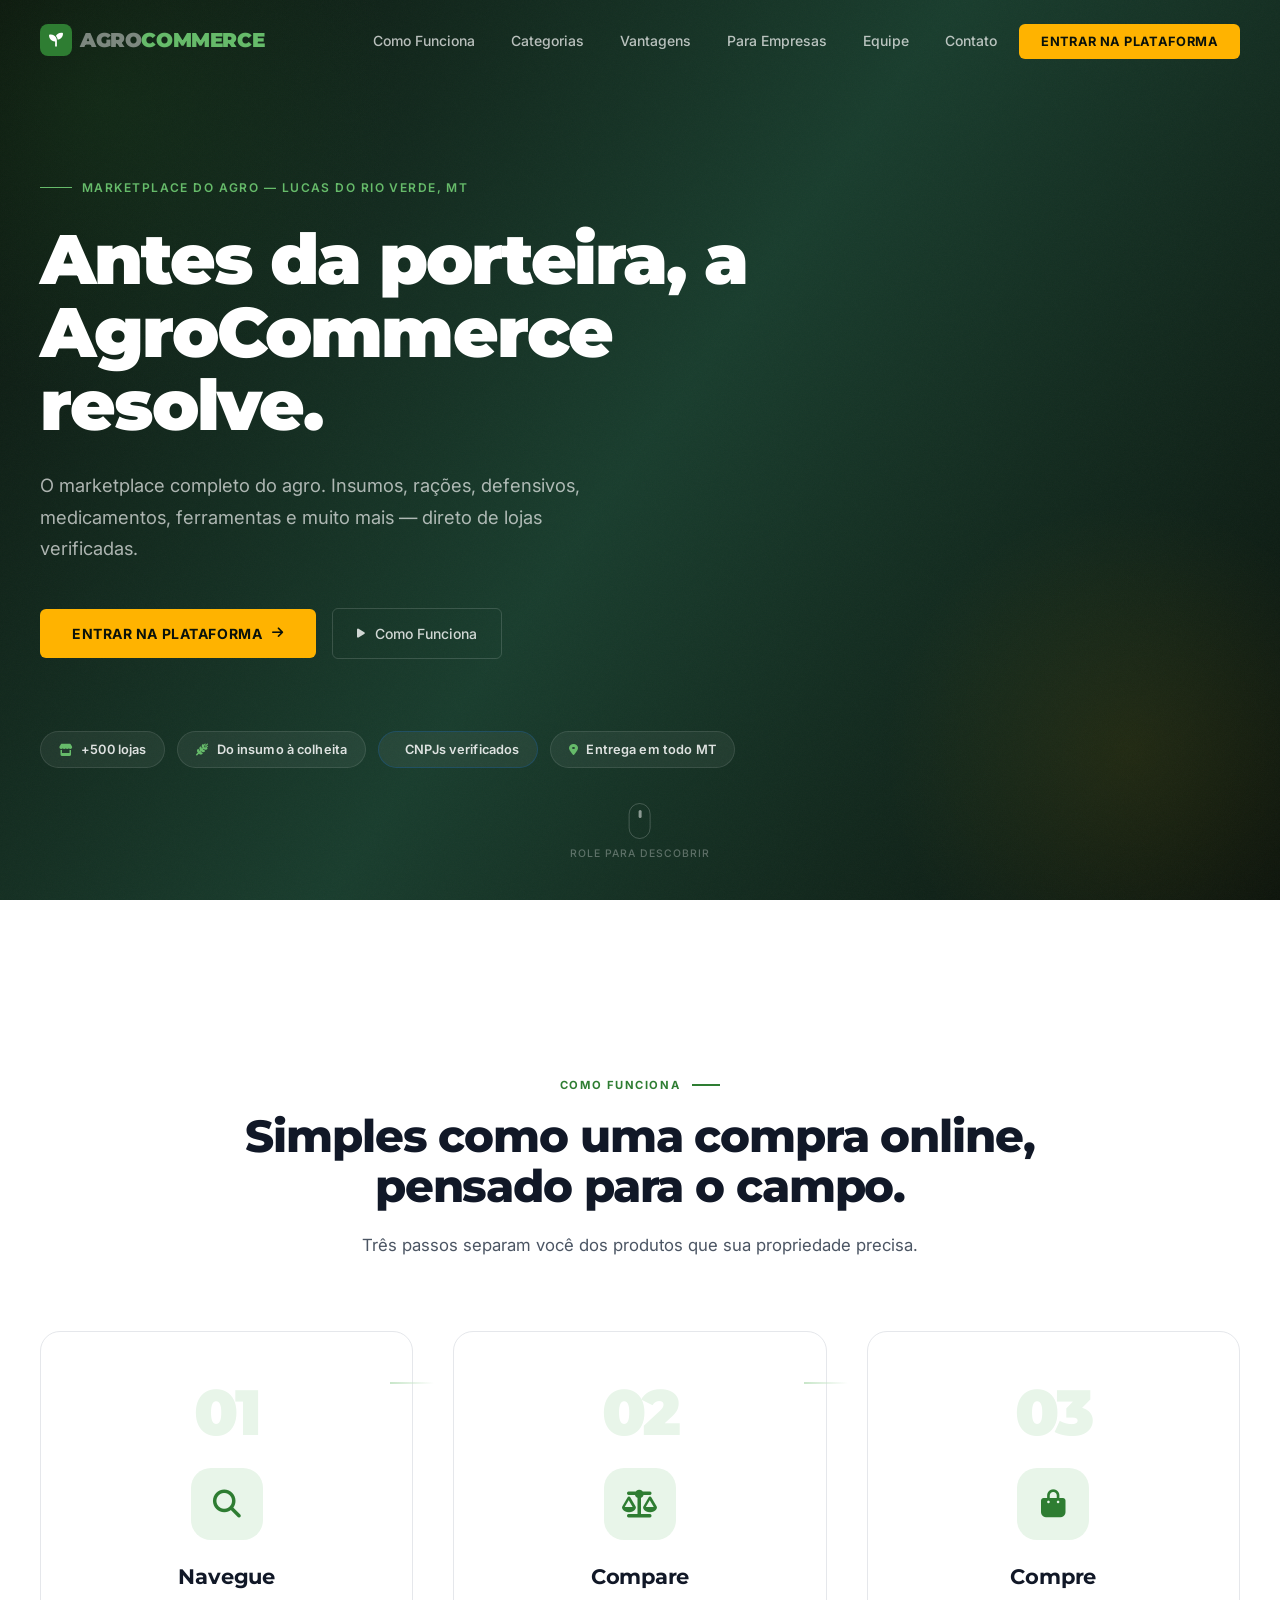
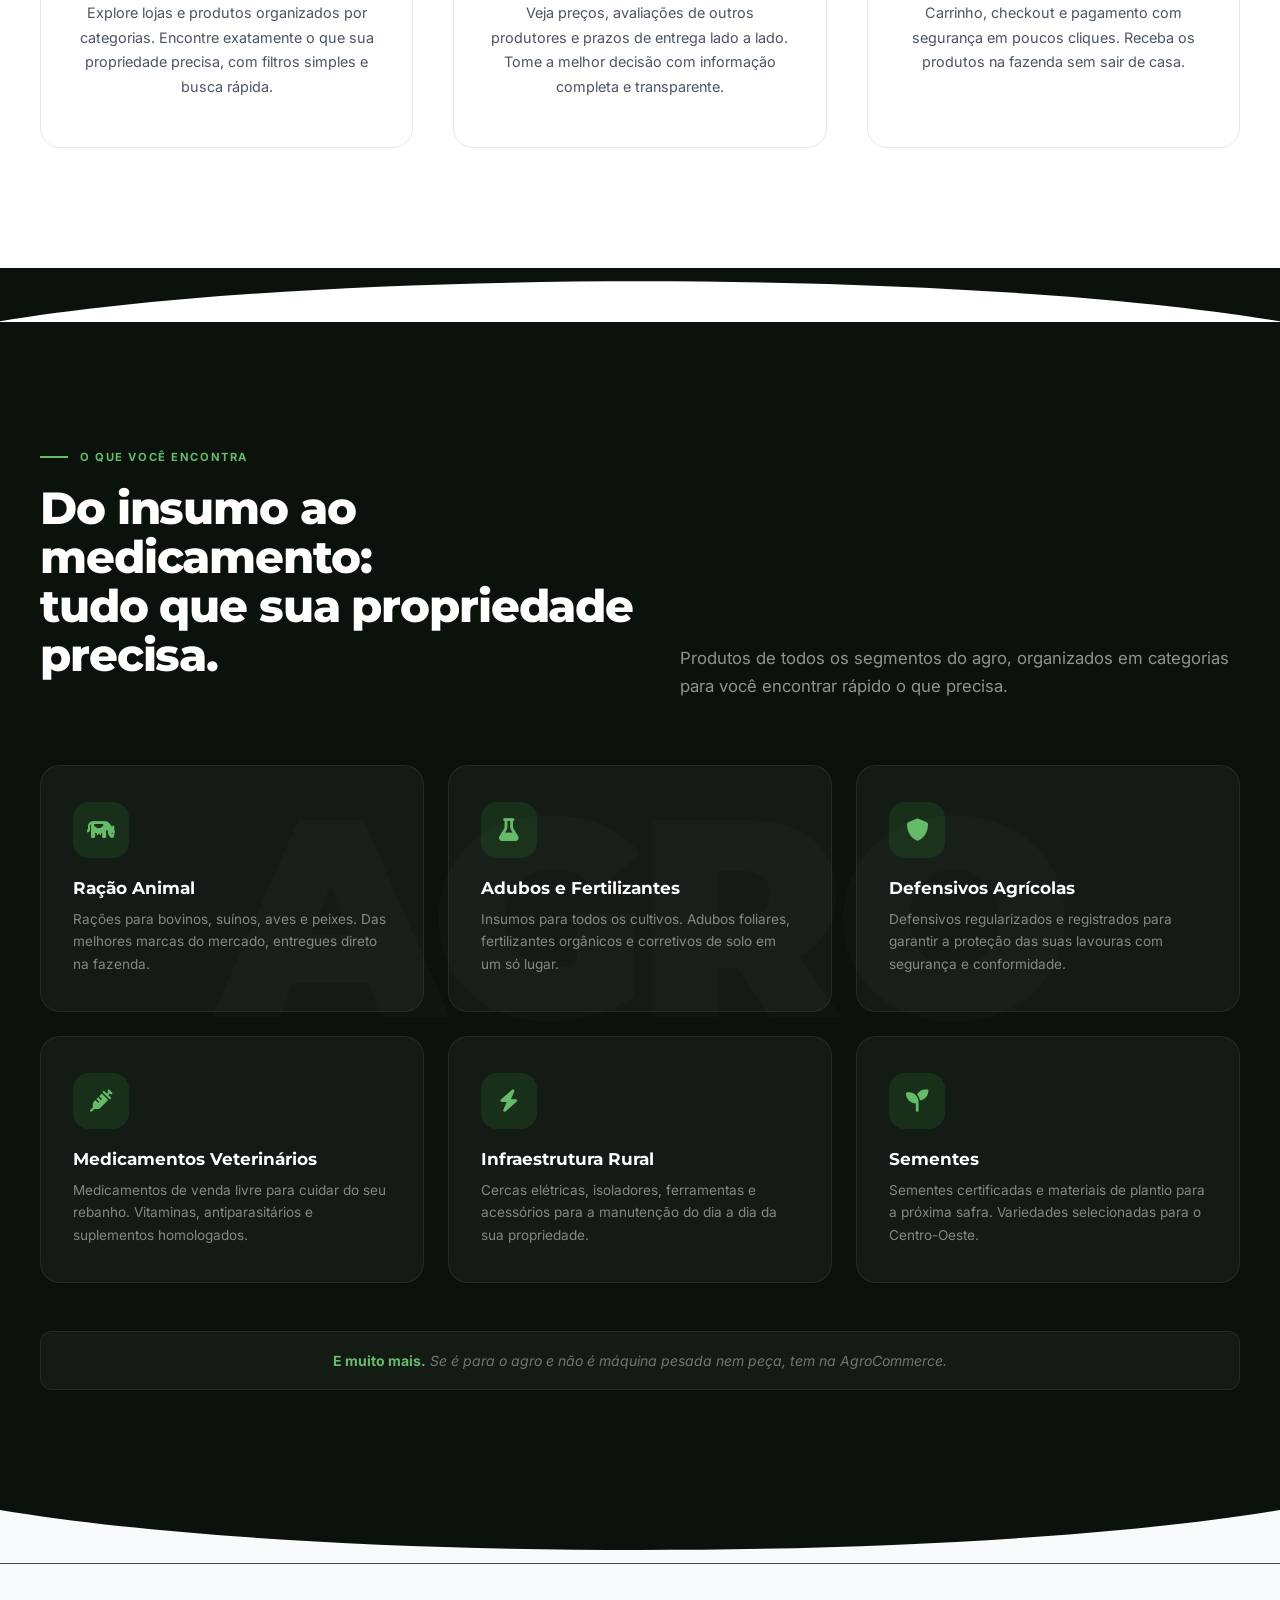
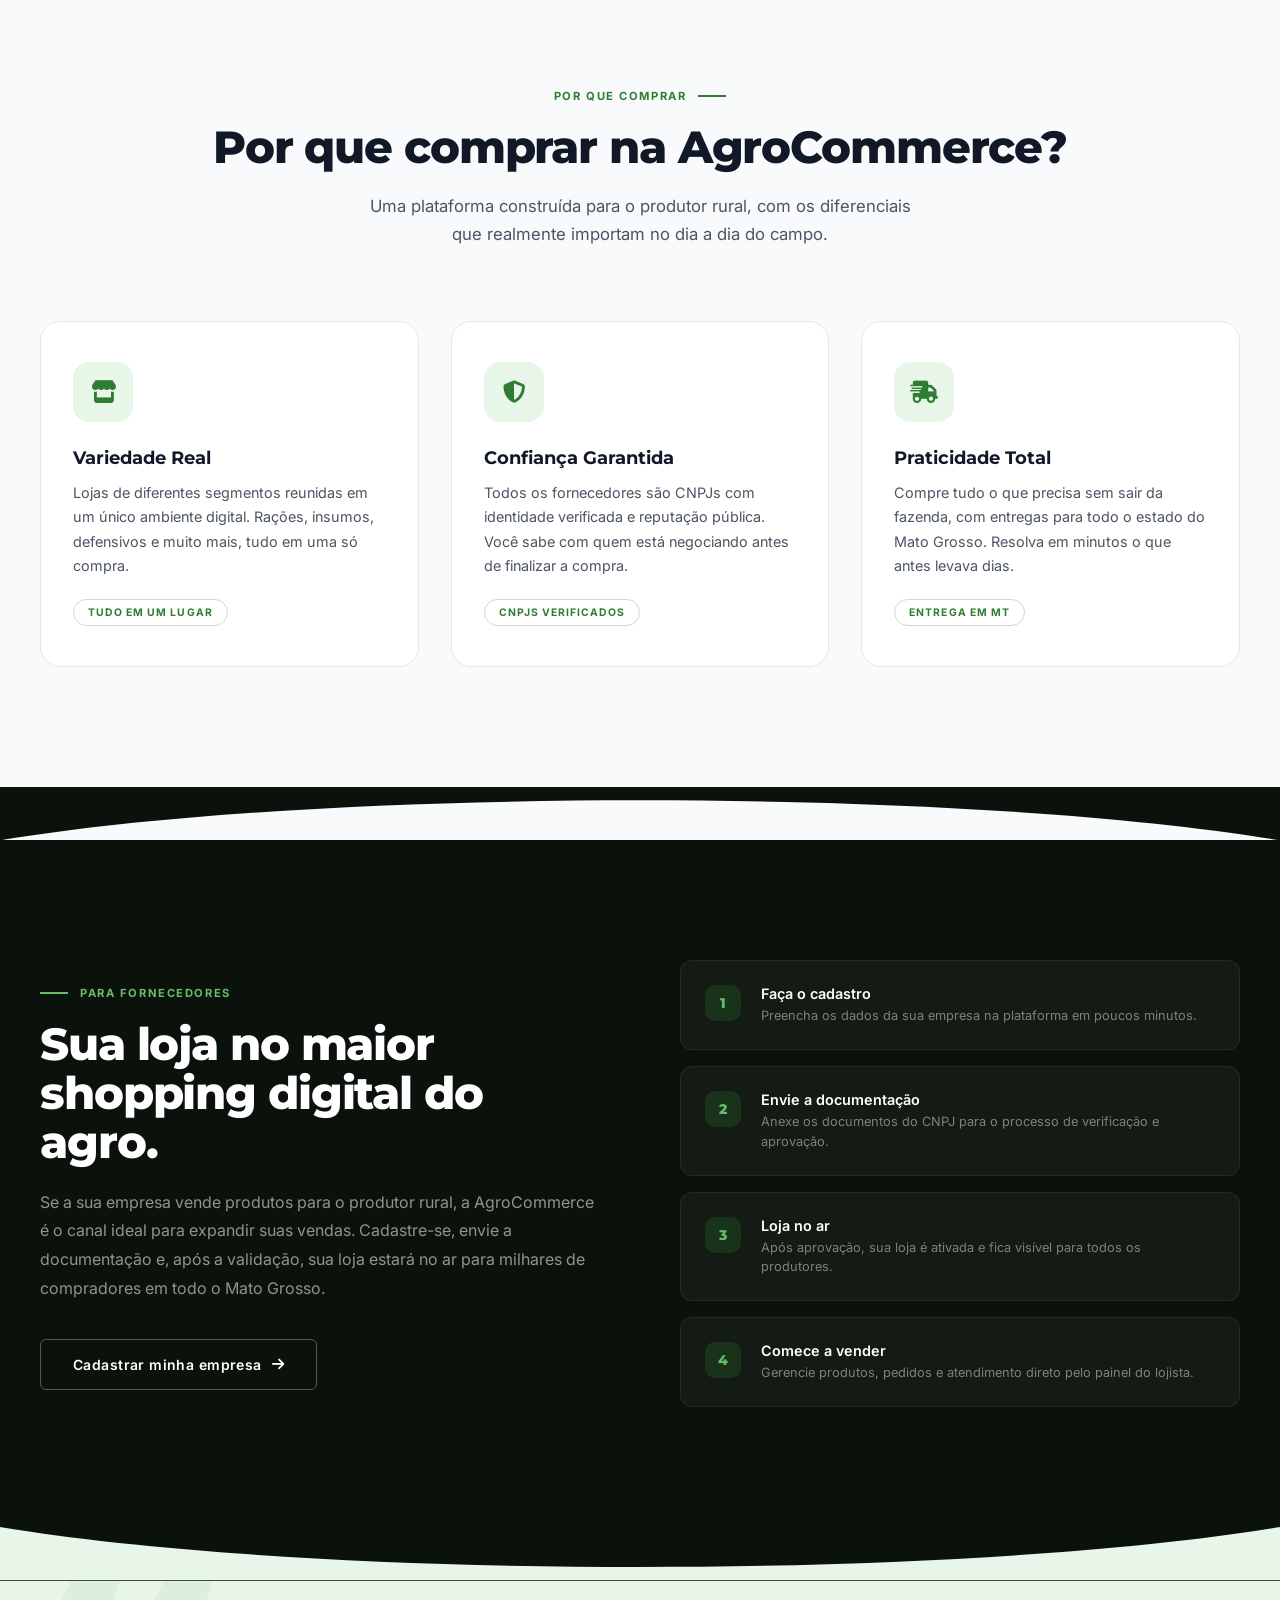
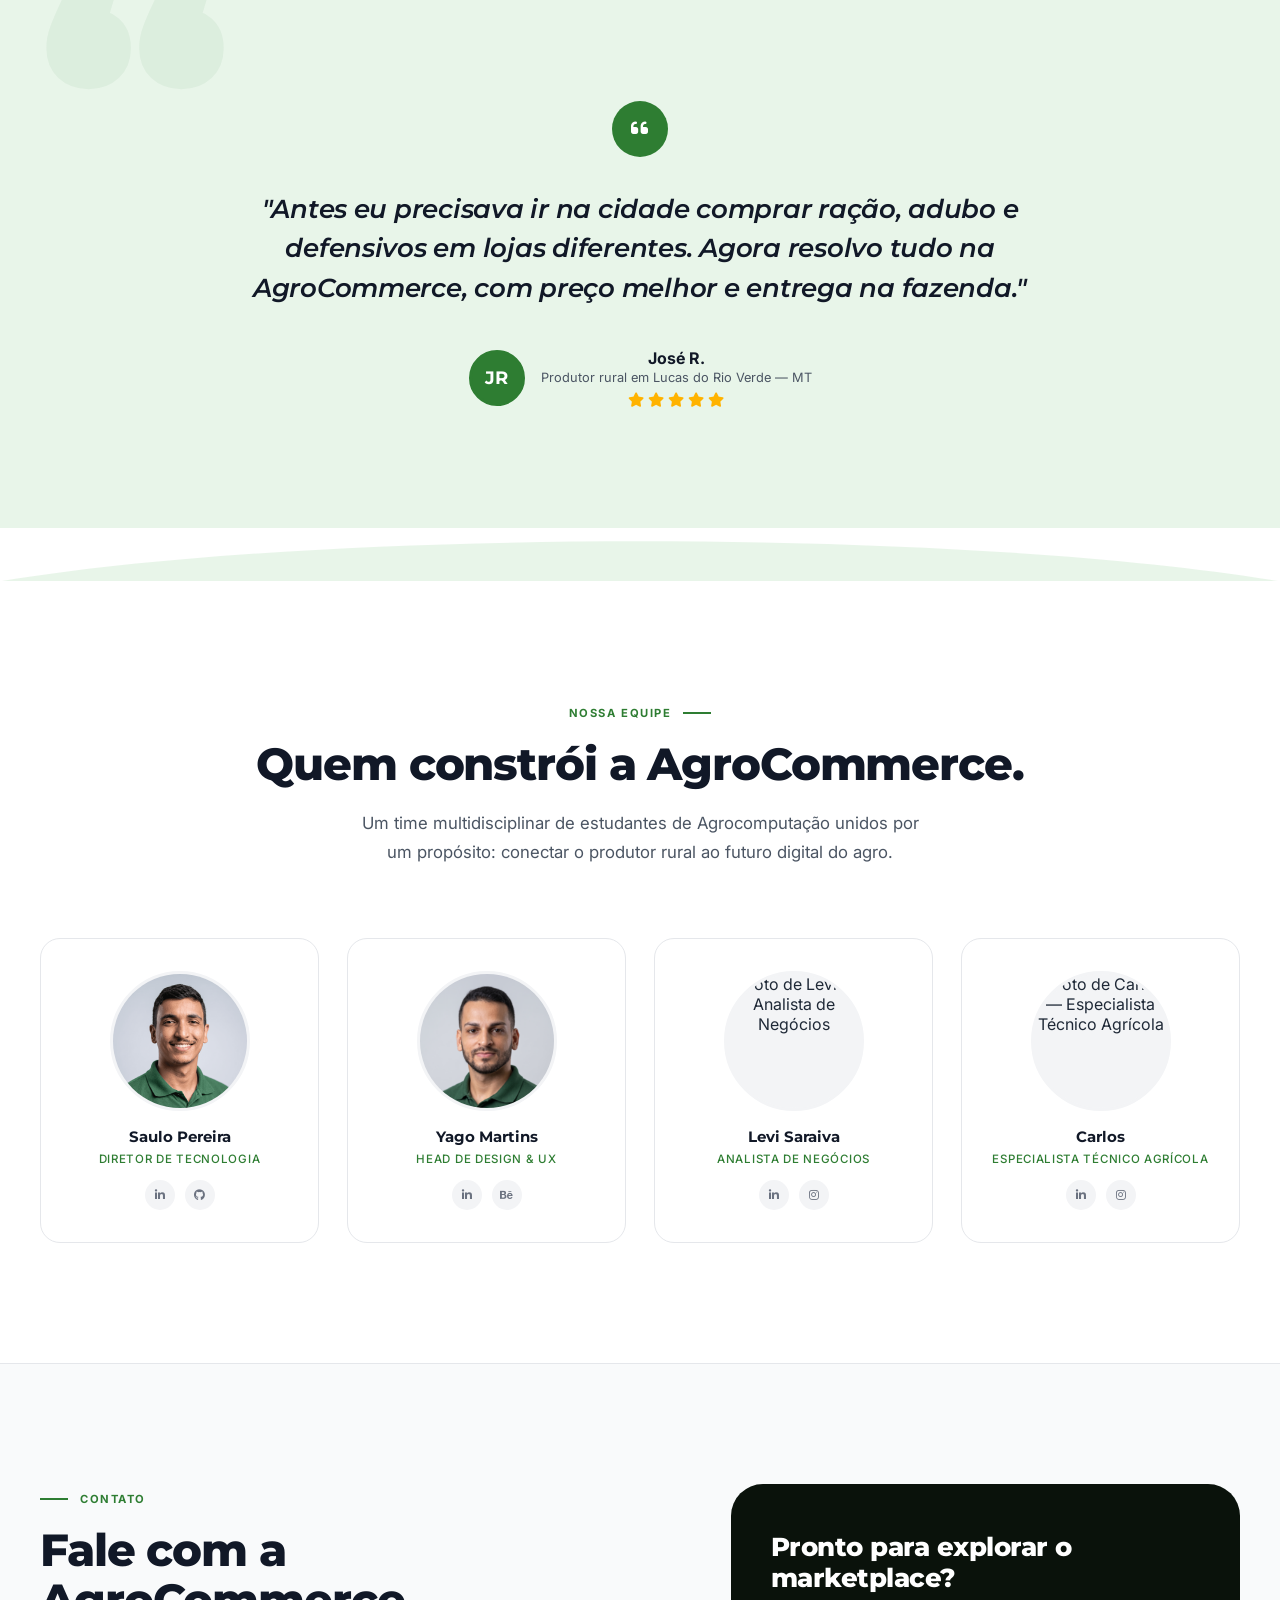
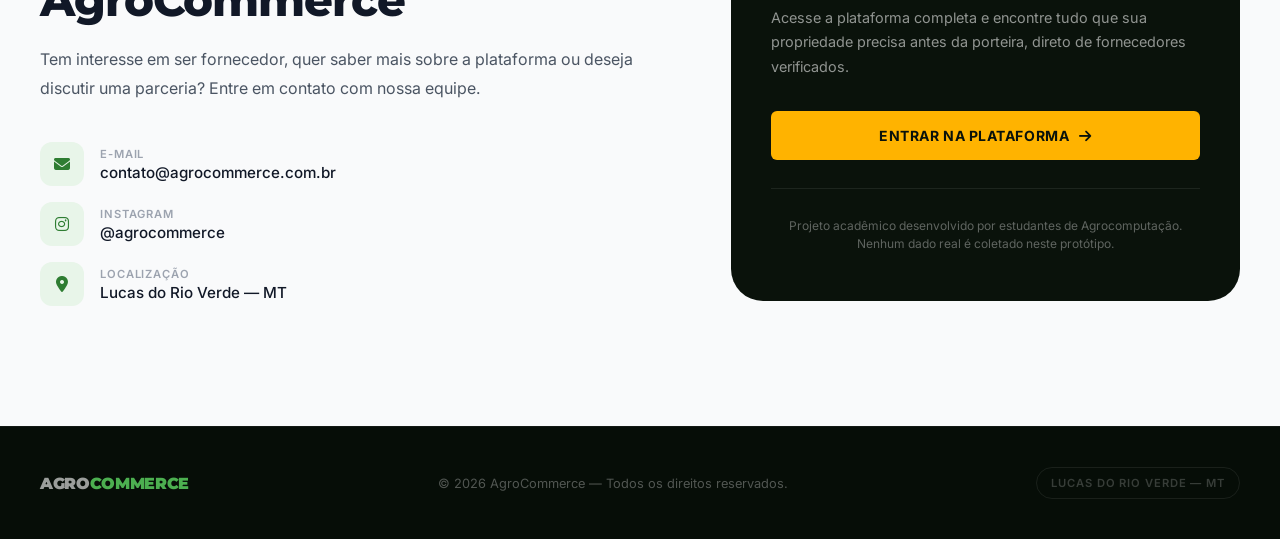
==== index.html @ fe9d5ca5 "feat: atualiza seção de equipe com fotos e nomes reais - Adiciona fotos institucionais de Saulo Pere" ====
<!DOCTYPE html>
<html lang="pt-BR">
<head>
  <meta charset="UTF-8">
  <meta name="viewport" content="width=device-width, initial-scale=1.0">
  <meta name="description" content="AgroCommerce — O marketplace completo do agro. Insumos, rações, defensivos, medicamentos e muito mais, direto de fornecedores verificados. Antes da porteira, a AgroCommerce resolve.">
  <link rel="icon" type="image/svg+xml" href="marca.svg">
  <title>AgroCommerce — Antes da porteira, a AgroCommerce resolve.</title>

  <link rel="preconnect" href="https://fonts.googleapis.com">
  <link rel="preconnect" href="https://fonts.gstatic.com" crossorigin>
  <link href="https://fonts.googleapis.com/css2?family=Montserrat:wght@400;500;600;700;800;900&family=Inter:wght@300;400;500;600;700&display=swap" rel="stylesheet">
  <link rel="stylesheet" href="https://cdnjs.cloudflare.com/ajax/libs/font-awesome/6.5.0/css/all.min.css">

  <style>
    /* =============================================
       RESET & BASE
       ============================================= */
    *, *::before, *::after {
      margin: 0;
      padding: 0;
      box-sizing: border-box;
    }

    :root {
      --green-900: #1b4332;
      --green-800: #1f5c37;
      --green-700: #2E7D32;
      --green-500: #4CAF50;
      --green-400: #66BB6A;
      --green-100: #e8f5e9;
      --blue-800:  #1565C0;
      --blue-100:  #e3f0ff;
      --gold-500: #FFB300;
      --gold-400: #FFC107;
      --gold-300: #FFD54F;
      --dark-950: #060d07;
      --dark-900: #0a120b;
      --dark-800: #111a12;
      --white: #ffffff;
      --gray-50: #F9FAFB;
      --gray-100: #F3F4F6;
      --gray-200: #E5E7EB;
      --gray-500: #6B7280;
      --gray-700: #374151;
      --gray-900: #111827;
      --text-primary: #1F2937;
      --text-secondary: #4B5563;
      --text-muted: #9CA3AF;

      --font-display: 'Montserrat', sans-serif;
      --font-body: 'Inter', sans-serif;

      --radius-sm: 6px;
      --radius-md: 12px;
      --radius-lg: 20px;
      --radius-xl: 32px;

      --shadow-sm: 0 1px 3px rgba(0,0,0,.08), 0 1px 2px rgba(0,0,0,.05);
      --shadow-md: 0 4px 16px rgba(0,0,0,.10), 0 2px 6px rgba(0,0,0,.07);
      --shadow-lg: 0 10px 40px rgba(0,0,0,.14), 0 4px 12px rgba(0,0,0,.08);
      --shadow-xl: 0 24px 64px rgba(0,0,0,.18), 0 8px 24px rgba(0,0,0,.10);

      --ease-out-expo: cubic-bezier(0.16, 1, 0.3, 1);
      --ease-in-out: cubic-bezier(0.4, 0, 0.2, 1);
    }

    html {
      scroll-behavior: smooth;
      font-size: 16px;
    }

    body {
      font-family: var(--font-body);
      color: var(--text-primary);
      background: var(--white);
      overflow-x: hidden;
      -webkit-font-smoothing: antialiased;
      -moz-osx-font-smoothing: grayscale;
    }

    img {
      max-width: 100%;
      display: block;
    }

    a {
      text-decoration: none;
      color: inherit;
    }

    /* =============================================
       SCROLLBAR
       ============================================= */
    ::-webkit-scrollbar { width: 6px; }
    ::-webkit-scrollbar-track { background: var(--dark-900); }
    ::-webkit-scrollbar-thumb { background: var(--green-700); border-radius: 99px; }
    ::-webkit-scrollbar-thumb:hover { background: var(--green-500); }

    /* =============================================
       SCROLL PROGRESS
       ============================================= */
    .scroll-progress {
      position: fixed;
      top: 0; left: 0;
      width: 0%;
      height: 3px;
      background: linear-gradient(90deg, var(--green-700), var(--gold-500));
      z-index: 10000;
      transition: width 0.08s linear;
    }

    /* =============================================
       PAGE LOADER
       ============================================= */
    .loader {
      position: fixed;
      inset: 0;
      background: var(--dark-950);
      z-index: 9999;
      display: flex;
      align-items: center;
      justify-content: center;
      flex-direction: column;
      gap: 20px;
      transition: opacity 0.5s ease, visibility 0.5s ease;
    }

    .loader.hidden {
      opacity: 0;
      visibility: hidden;
    }

    .loader-logo {
      font-family: var(--font-display);
      font-size: 2rem;
      font-weight: 900;
      letter-spacing: -0.02em;
      color: rgba(255,255,255,.45);
    }

    .loader-logo span { color: var(--green-500); }

    .loader-bar {
      width: 200px;
      height: 2px;
      background: rgba(255,255,255,.1);
      border-radius: 99px;
      overflow: hidden;
    }

    .loader-bar-fill {
      height: 100%;
      background: linear-gradient(90deg, var(--green-700), var(--green-500));
      border-radius: 99px;
      animation: loadFill 1.2s var(--ease-out-expo) forwards;
    }

    @keyframes loadFill {
      from { width: 0%; }
      to   { width: 100%; }
    }

    /* =============================================
       NAVIGATION
       ============================================= */
    .nav {
      position: fixed;
      top: 0; left: 0; right: 0;
      z-index: 1000;
      padding: 24px 0;
      transition: padding 0.4s var(--ease-in-out), background 0.4s ease, box-shadow 0.4s ease;
    }

    .nav.scrolled {
      padding: 14px 0;
      background: rgba(6, 13, 7, 0.95);
      backdrop-filter: blur(20px);
      -webkit-backdrop-filter: blur(20px);
      box-shadow: 0 1px 0 rgba(255,255,255,.05);
    }

    .nav-inner {
      max-width: 1280px;
      margin: 0 auto;
      padding: 0 40px;
      display: flex;
      align-items: center;
      justify-content: space-between;
      gap: 32px;
    }

    .nav-logo {
      font-family: var(--font-display);
      font-size: 1.25rem;
      font-weight: 900;
      letter-spacing: -0.02em;
      color: var(--white);
      flex-shrink: 0;
      display: flex;
      align-items: center;
      gap: 8px;
    }

    .nav-logo-mark {
      width: 32px;
      height: 32px;
      background: var(--green-700);
      border-radius: 8px;
      display: flex;
      align-items: center;
      justify-content: center;
      font-size: 0.875rem;
      color: var(--white);
    }

    .logo-name { color: rgba(255,255,255,.45); }
    .logo-name > span { color: var(--green-400); }

    .nav-links {
      display: flex;
      align-items: center;
      gap: 8px;
      list-style: none;
    }

    .nav-links a {
      font-size: 0.875rem;
      font-weight: 500;
      color: rgba(255,255,255,.7);
      padding: 8px 14px;
      border-radius: var(--radius-sm);
      transition: color 0.2s ease, background 0.2s ease;
      position: relative;
    }

    .nav-links a::after {
      content: '';
      position: absolute;
      bottom: 4px; left: 14px; right: 14px;
      height: 1px;
      background: var(--green-500);
      transform: scaleX(0);
      transform-origin: left;
      transition: transform 0.3s var(--ease-out-expo);
    }

    .nav-links a:hover { color: var(--white); }
    .nav-links a:hover::after,
    .nav-links a.active::after { transform: scaleX(1); }
    .nav-links a.active { color: var(--white); }

    .nav-cta {
      background: var(--gold-500);
      color: var(--dark-900) !important;
      font-weight: 700 !important;
      padding: 10px 22px !important;
      border-radius: var(--radius-sm) !important;
      font-size: 0.8rem !important;
      letter-spacing: 0.03em;
      text-transform: uppercase;
      transition: background 0.2s ease, transform 0.2s ease, box-shadow 0.2s ease !important;
    }

    .nav-cta:hover {
      background: var(--gold-400) !important;
      transform: translateY(-1px) !important;
      box-shadow: 0 6px 20px rgba(255,179,0,.35) !important;
    }

    .nav-cta::after { display: none !important; }

    .nav-hamburger {
      display: none;
      flex-direction: column;
      gap: 5px;
      cursor: pointer;
      padding: 8px;
    }

    .nav-hamburger span {
      display: block;
      width: 24px;
      height: 2px;
      background: var(--white);
      border-radius: 99px;
      transition: transform 0.3s ease, opacity 0.3s ease;
    }

    .nav-hamburger.open span:nth-child(1) { transform: translateY(7px) rotate(45deg); }
    .nav-hamburger.open span:nth-child(2) { opacity: 0; }
    .nav-hamburger.open span:nth-child(3) { transform: translateY(-7px) rotate(-45deg); }

    .nav-mobile {
      display: none;
      position: fixed;
      inset: 0;
      background: var(--dark-950);
      z-index: 999;
      flex-direction: column;
      align-items: center;
      justify-content: center;
      gap: 16px;
      opacity: 0;
      pointer-events: none;
      transition: opacity 0.3s ease;
    }

    .nav-mobile.open { opacity: 1; pointer-events: all; }

    .nav-mobile a {
      font-family: var(--font-display);
      font-size: 2rem;
      font-weight: 700;
      color: var(--white);
      transition: color 0.2s ease;
    }

    .nav-mobile a:hover { color: var(--green-400); }

    .nav-mobile .nav-cta {
      margin-top: 16px;
      font-size: 1rem !important;
      padding: 14px 36px !important;
    }

    /* =============================================
       HERO
       ============================================= */
    .hero {
      position: relative;
      min-height: 100vh;
      display: flex;
      align-items: center;
      overflow: hidden;
      background: var(--dark-950);
    }

    .hero-bg {
      position: absolute;
      inset: 0;
      background-image: url('https://images.unsplash.com/photo-1500382017468-9049fed747ef?auto=format&fit=crop&w=1920&q=80');
      background-size: cover;
      background-position: center 40%;
      transform: scale(1.05);
      transition: transform 0.1s linear;
    }

    .hero-overlay {
      position: absolute;
      inset: 0;
      background: linear-gradient(
        125deg,
        rgba(10, 18, 11, 0.97) 0%,
        rgba(27, 67, 50, 0.88) 50%,
        rgba(10, 18, 11, 0.93) 100%
      );
    }

    .hero-grain {
      position: absolute;
      inset: 0;
      opacity: 0.035;
      background-image: url("data:image/svg+xml,%3Csvg viewBox='0 0 512 512' xmlns='http://www.w3.org/2000/svg'%3E%3Cfilter id='noise'%3E%3CfeTurbulence type='fractalNoise' baseFrequency='0.65' numOctaves='3' stitchTiles='stitch'/%3E%3C/filter%3E%3Crect width='100%25' height='100%25' filter='url(%23noise)'/%3E%3C/svg%3E");
      background-repeat: repeat;
      background-size: 200px;
    }

    .hero-glow {
      position: absolute;
      top: -200px; left: -200px;
      width: 600px; height: 600px;
      background: radial-gradient(circle, rgba(46, 125, 50, 0.15) 0%, transparent 70%);
      pointer-events: none;
    }

    .hero-glow-2 {
      position: absolute;
      bottom: -100px; right: -100px;
      width: 500px; height: 500px;
      background: radial-gradient(circle, rgba(255, 179, 0, 0.08) 0%, transparent 70%);
      pointer-events: none;
    }

    .hero-inner {
      position: relative;
      z-index: 1;
      max-width: 1280px;
      margin: 0 auto;
      padding: 140px 40px 100px;
      width: 100%;
    }

    .hero-eyebrow {
      display: inline-flex;
      align-items: center;
      gap: 10px;
      font-size: 0.75rem;
      font-weight: 600;
      letter-spacing: 0.12em;
      text-transform: uppercase;
      color: var(--green-400);
      margin-bottom: 28px;
      opacity: 0;
      animation: fadeInUp 0.8s var(--ease-out-expo) 0.2s forwards;
    }

    .hero-eyebrow-line {
      width: 32px;
      height: 1px;
      background: var(--green-400);
    }

    .hero-title {
      font-family: var(--font-display);
      font-size: clamp(2.6rem, 5.5vw, 5rem);
      font-weight: 900;
      line-height: 1.04;
      letter-spacing: -0.03em;
      color: var(--white);
      max-width: 860px;
      margin-bottom: 28px;
    }

    .hero-title .word {
      display: inline-block;
      opacity: 0;
      transform: translateY(60px);
      animation: wordReveal 0.9s var(--ease-out-expo) forwards;
    }

    .hero-title .highlight { color: var(--green-400); }
    .hero-title .gold      { color: var(--gold-400); }

    .hero-subtitle {
      font-size: clamp(1rem, 1.5vw, 1.15rem);
      font-weight: 400;
      color: rgba(255,255,255,.65);
      line-height: 1.7;
      max-width: 580px;
      margin-bottom: 44px;
      opacity: 0;
      animation: fadeInUp 0.8s var(--ease-out-expo) 0.7s forwards;
    }

    .hero-actions {
      display: flex;
      align-items: center;
      gap: 16px;
      flex-wrap: wrap;
      margin-bottom: 72px;
      opacity: 0;
      animation: fadeInUp 0.8s var(--ease-out-expo) 0.9s forwards;
    }

    .btn-primary {
      display: inline-flex;
      align-items: center;
      gap: 10px;
      background: var(--gold-500);
      color: var(--dark-900);
      font-family: var(--font-body);
      font-size: 0.875rem;
      font-weight: 700;
      letter-spacing: 0.04em;
      text-transform: uppercase;
      padding: 16px 32px;
      border-radius: var(--radius-sm);
      border: none;
      cursor: pointer;
      transition: background 0.25s ease, transform 0.25s ease, box-shadow 0.25s ease;
      position: relative;
      overflow: hidden;
    }

    .btn-primary::before {
      content: '';
      position: absolute;
      inset: 0;
      background: linear-gradient(135deg, rgba(255,255,255,.2) 0%, transparent 60%);
      opacity: 0;
      transition: opacity 0.3s ease;
    }

    .btn-primary:hover {
      background: var(--gold-400);
      transform: translateY(-2px);
      box-shadow: 0 12px 32px rgba(255,179,0,.4);
    }

    .btn-primary:hover::before { opacity: 1; }

    .btn-primary i {
      font-size: 0.8rem;
      transition: transform 0.3s var(--ease-out-expo);
    }

    .btn-primary:hover i { transform: translateX(4px); }

    .btn-secondary {
      display: inline-flex;
      align-items: center;
      gap: 10px;
      background: transparent;
      color: rgba(255,255,255,.8);
      font-family: var(--font-body);
      font-size: 0.875rem;
      font-weight: 500;
      padding: 16px 24px;
      border-radius: var(--radius-sm);
      border: 1px solid rgba(255,255,255,.15);
      cursor: pointer;
      transition: border-color 0.25s ease, color 0.25s ease, background 0.25s ease;
    }

    .btn-secondary:hover {
      border-color: rgba(255,255,255,.4);
      color: var(--white);
      background: rgba(255,255,255,.05);
    }

    /* Hero badges row */
    .hero-badges {
      display: flex;
      align-items: center;
      gap: 12px;
      flex-wrap: wrap;
      opacity: 0;
      animation: fadeInUp 0.8s var(--ease-out-expo) 1.1s forwards;
    }

    .hero-badge {
      display: inline-flex;
      align-items: center;
      gap: 8px;
      padding: 10px 18px;
      background: rgba(255,255,255,.06);
      border: 1px solid rgba(255,255,255,.1);
      border-radius: 99px;
      font-size: 0.8rem;
      font-weight: 600;
      color: rgba(255,255,255,.85);
      letter-spacing: 0.01em;
      transition: background 0.2s ease;
    }

    .hero-badge:hover { background: rgba(255,255,255,.1); }

    .hero-badge i {
      color: var(--green-400);
      font-size: 0.75rem;
    }

    .hero-badge.verified i { color: var(--blue-800); }
    .hero-badge.verified { border-color: rgba(21,101,192,.3); }

    .hero-scroll-hint {
      position: absolute;
      bottom: 40px;
      left: 50%;
      transform: translateX(-50%);
      display: flex;
      flex-direction: column;
      align-items: center;
      gap: 8px;
      opacity: 0;
      animation: fadeIn 0.8s ease 1.5s forwards;
    }

    .hero-scroll-hint span {
      font-size: 0.65rem;
      font-weight: 500;
      letter-spacing: 0.1em;
      text-transform: uppercase;
      color: rgba(255,255,255,.3);
    }

    .scroll-mouse {
      width: 22px;
      height: 36px;
      border: 1.5px solid rgba(255,255,255,.2);
      border-radius: 99px;
      display: flex;
      align-items: flex-start;
      justify-content: center;
      padding-top: 6px;
    }

    .scroll-mouse-dot {
      width: 3px;
      height: 8px;
      background: rgba(255,255,255,.5);
      border-radius: 99px;
      animation: scrollDot 1.8s ease infinite;
    }

    @keyframes scrollDot {
      0%   { transform: translateY(0); opacity: 1; }
      80%  { transform: translateY(12px); opacity: 0; }
      100% { transform: translateY(0); opacity: 0; }
    }

    /* =============================================
       SECTION SHARED STYLES
       ============================================= */
    .section { padding: 120px 0; }

    .section-inner {
      max-width: 1280px;
      margin: 0 auto;
      padding: 0 40px;
    }

    .section-eyebrow {
      display: inline-flex;
      align-items: center;
      gap: 12px;
      font-size: 0.7rem;
      font-weight: 700;
      letter-spacing: 0.14em;
      text-transform: uppercase;
      color: var(--green-700);
      margin-bottom: 20px;
    }

    .section-eyebrow::before {
      content: '';
      width: 28px;
      height: 2px;
      background: var(--green-700);
      flex-shrink: 0;
    }

    .section-title {
      font-family: var(--font-display);
      font-size: clamp(2rem, 3.5vw, 3rem);
      font-weight: 800;
      letter-spacing: -0.025em;
      line-height: 1.1;
      color: var(--gray-900);
      margin-bottom: 20px;
    }

    .section-subtitle {
      font-size: 1.05rem;
      color: var(--text-secondary);
      line-height: 1.7;
      max-width: 560px;
    }

    .section-header-centered {
      text-align: center;
      margin-bottom: 72px;
    }

    .section-header-centered .section-eyebrow {
      justify-content: center;
    }

    .section-header-centered .section-eyebrow::before { display: none; }

    .section-header-centered .section-eyebrow::after {
      content: '';
      width: 28px;
      height: 2px;
      background: var(--green-700);
      flex-shrink: 0;
    }

    .section-header-centered .section-subtitle {
      margin: 0 auto;
    }

    /* =============================================
       REVEAL ANIMATIONS
       ============================================= */
    .reveal {
      opacity: 0;
      transform: translateY(40px);
      transition: opacity 0.8s var(--ease-out-expo), transform 0.8s var(--ease-out-expo);
    }

    .reveal.visible { opacity: 1; transform: translateY(0); }

    .reveal-left {
      opacity: 0;
      transform: translateX(-40px);
      transition: opacity 0.8s var(--ease-out-expo), transform 0.8s var(--ease-out-expo);
    }

    .reveal-left.visible { opacity: 1; transform: translateX(0); }

    .reveal-right {
      opacity: 0;
      transform: translateX(40px);
      transition: opacity 0.8s var(--ease-out-expo), transform 0.8s var(--ease-out-expo);
    }

    .reveal-right.visible { opacity: 1; transform: translateX(0); }

    .stagger-1 { transition-delay: 0.1s; }
    .stagger-2 { transition-delay: 0.2s; }
    .stagger-3 { transition-delay: 0.3s; }
    .stagger-4 { transition-delay: 0.4s; }
    .stagger-5 { transition-delay: 0.5s; }

    /* =============================================
       WAVE DIVIDER
       ============================================= */
    .wave-divider {
      line-height: 0;
      overflow: hidden;
    }

    .wave-divider svg {
      display: block;
      width: 100%;
    }

    /* =============================================
       COMO FUNCIONA
       ============================================= */
    .como-funciona {
      background: var(--white);
    }

    .como-funciona-steps {
      display: grid;
      grid-template-columns: repeat(3, 1fr);
      gap: 40px;
      margin-top: 64px;
    }

    .step-card {
      text-align: center;
      padding: 48px 32px;
      border-radius: var(--radius-lg);
      border: 1px solid var(--gray-200);
      background: var(--white);
      position: relative;
      transition: border-color 0.3s ease, box-shadow 0.4s ease, transform 0.4s var(--ease-out-expo);
    }

    .step-card:hover {
      border-color: var(--green-400);
      box-shadow: 0 12px 40px rgba(46, 125, 50, .12);
      transform: translateY(-6px);
    }

    .step-connector {
      position: absolute;
      top: 50px;
      right: -22px;
      width: 44px;
      height: 2px;
      background: linear-gradient(90deg, var(--green-200, #c8e6c9), transparent);
      z-index: 1;
    }

    .step-number {
      font-family: var(--font-display);
      font-size: 4rem;
      font-weight: 900;
      color: var(--green-100);
      line-height: 1;
      margin-bottom: 24px;
      letter-spacing: -0.04em;
    }

    .step-icon-wrap {
      width: 72px;
      height: 72px;
      background: var(--green-100);
      border-radius: 20px;
      display: flex;
      align-items: center;
      justify-content: center;
      font-size: 1.75rem;
      color: var(--green-700);
      margin: 0 auto 24px;
      transition: background 0.3s ease, transform 0.3s ease;
    }

    .step-card:hover .step-icon-wrap {
      background: var(--green-700);
      color: var(--white);
      transform: scale(1.08);
    }

    .step-title {
      font-family: var(--font-display);
      font-size: 1.3rem;
      font-weight: 700;
      color: var(--gray-900);
      margin-bottom: 12px;
      letter-spacing: -0.01em;
    }

    .step-text {
      font-size: 0.9rem;
      color: var(--text-secondary);
      line-height: 1.7;
    }

    /* =============================================
       CATEGORIAS
       ============================================= */
    .categorias {
      background: var(--dark-900);
      position: relative;
      overflow: hidden;
    }

    .categorias::before {
      content: 'AGRO';
      position: absolute;
      top: 50%; left: 50%;
      transform: translate(-50%, -50%);
      font-family: var(--font-display);
      font-size: 22vw;
      font-weight: 900;
      color: rgba(255,255,255,.015);
      letter-spacing: -0.04em;
      pointer-events: none;
      user-select: none;
      white-space: nowrap;
    }

    .categorias .section-eyebrow { color: var(--green-400); }
    .categorias .section-eyebrow::before { background: var(--green-400); }
    .categorias .section-title { color: var(--white); }
    .categorias .section-subtitle { color: rgba(255,255,255,.55); }

    .categorias-header {
      display: flex;
      justify-content: space-between;
      align-items: flex-end;
      gap: 40px;
      margin-bottom: 64px;
    }

    .categorias-grid {
      display: grid;
      grid-template-columns: repeat(3, 1fr);
      gap: 24px;
    }

    .categoria-card {
      background: rgba(255,255,255,.04);
      border: 1px solid rgba(255,255,255,.07);
      border-radius: var(--radius-lg);
      padding: 36px 32px;
      position: relative;
      overflow: hidden;
      transition: background 0.3s ease, border-color 0.3s ease, transform 0.4s var(--ease-out-expo);
      cursor: default;
    }

    .categoria-card::before {
      content: '';
      position: absolute;
      top: 0; left: 0; right: 0;
      height: 3px;
      background: linear-gradient(90deg, var(--green-700), var(--green-400));
      transform: scaleX(0);
      transform-origin: left;
      transition: transform 0.4s var(--ease-out-expo);
    }

    .categoria-card:hover {
      background: rgba(255,255,255,.07);
      border-color: rgba(255,255,255,.15);
      transform: translateY(-8px);
    }

    .categoria-card:hover::before { transform: scaleX(1); }

    .categoria-icon {
      width: 56px;
      height: 56px;
      background: rgba(46, 125, 50, .2);
      border-radius: 16px;
      display: flex;
      align-items: center;
      justify-content: center;
      font-size: 1.4rem;
      color: var(--green-400);
      margin-bottom: 20px;
      transition: background 0.3s ease, transform 0.3s ease;
    }

    .categoria-card:hover .categoria-icon {
      background: rgba(46, 125, 50, .38);
      transform: scale(1.1);
    }

    .categoria-title {
      font-family: var(--font-display);
      font-size: 1.05rem;
      font-weight: 700;
      color: var(--white);
      margin-bottom: 10px;
    }

    .categoria-text {
      font-size: 0.85rem;
      color: rgba(255,255,255,.48);
      line-height: 1.65;
    }

    .categorias-note {
      margin-top: 48px;
      text-align: center;
      padding: 20px 32px;
      background: rgba(255,255,255,.04);
      border: 1px solid rgba(255,255,255,.08);
      border-radius: var(--radius-md);
      font-size: 0.875rem;
      color: rgba(255,255,255,.4);
      font-style: italic;
    }

    .categorias-note strong {
      color: var(--green-400);
      font-style: normal;
    }

    /* =============================================
       VANTAGENS
       ============================================= */
    .vantagens {
      background: var(--gray-50);
    }

    .vantagens-grid {
      display: grid;
      grid-template-columns: repeat(3, 1fr);
      gap: 32px;
      margin-top: 64px;
    }

    .vantagem-card {
      background: var(--white);
      border: 1px solid var(--gray-200);
      border-radius: var(--radius-lg);
      padding: 40px 32px;
      transition: border-color 0.3s ease, box-shadow 0.4s ease, transform 0.4s var(--ease-out-expo);
    }

    .vantagem-card:hover {
      border-color: var(--green-400);
      box-shadow: 0 12px 40px rgba(46, 125, 50, .1);
      transform: translateY(-6px);
    }

    .vantagem-icon {
      width: 60px;
      height: 60px;
      background: var(--green-100);
      border-radius: 16px;
      display: flex;
      align-items: center;
      justify-content: center;
      font-size: 1.4rem;
      color: var(--green-700);
      margin-bottom: 24px;
      transition: background 0.3s ease, color 0.3s ease;
    }

    .vantagem-card:hover .vantagem-icon {
      background: var(--green-700);
      color: var(--white);
    }

    .vantagem-title {
      font-family: var(--font-display);
      font-size: 1.15rem;
      font-weight: 700;
      color: var(--gray-900);
      margin-bottom: 12px;
    }

    .vantagem-text {
      font-size: 0.9rem;
      color: var(--text-secondary);
      line-height: 1.7;
    }

    .vantagem-tag {
      display: inline-block;
      margin-top: 20px;
      font-size: 0.65rem;
      font-weight: 700;
      letter-spacing: 0.1em;
      text-transform: uppercase;
      color: var(--green-700);
      padding: 6px 14px;
      border: 1px solid rgba(46, 125, 50, .25);
      border-radius: 99px;
    }

    /* =============================================
       PARA EMPRESAS
       ============================================= */
    .para-empresas {
      background: var(--dark-900);
      position: relative;
      overflow: hidden;
    }

    .para-empresas-inner {
      display: grid;
      grid-template-columns: 1fr 1fr;
      gap: 80px;
      align-items: center;
    }

    .para-empresas .section-eyebrow { color: var(--green-400); }
    .para-empresas .section-eyebrow::before { background: var(--green-400); }
    .para-empresas .section-title { color: var(--white); }

    .para-empresas-text {
      font-size: 1rem;
      color: rgba(255,255,255,.55);
      line-height: 1.8;
      margin-bottom: 36px;
    }

    .btn-empresas {
      display: inline-flex;
      align-items: center;
      gap: 10px;
      background: transparent;
      color: var(--white);
      font-size: 0.875rem;
      font-weight: 600;
      padding: 16px 32px;
      border-radius: var(--radius-sm);
      border: 1.5px solid rgba(255,255,255,.3);
      cursor: pointer;
      transition: border-color 0.3s ease, background 0.3s ease, transform 0.3s ease;
      letter-spacing: 0.03em;
    }

    .btn-empresas:hover {
      border-color: var(--green-400);
      background: rgba(76, 175, 80, .1);
      transform: translateY(-2px);
    }

    .btn-empresas i { transition: transform 0.3s var(--ease-out-expo); }
    .btn-empresas:hover i { transform: translateX(4px); }

    .para-empresas-cards {
      display: flex;
      flex-direction: column;
      gap: 16px;
    }

    .empresa-step {
      display: flex;
      gap: 20px;
      align-items: flex-start;
      padding: 24px;
      background: rgba(255,255,255,.04);
      border: 1px solid rgba(255,255,255,.07);
      border-radius: var(--radius-md);
      transition: background 0.3s ease, border-color 0.3s ease;
    }

    .empresa-step:hover {
      background: rgba(255,255,255,.07);
      border-color: rgba(76, 175, 80, .3);
    }

    .empresa-step-num {
      width: 36px;
      height: 36px;
      background: rgba(46, 125, 50, .25);
      border-radius: 10px;
      display: flex;
      align-items: center;
      justify-content: center;
      font-family: var(--font-display);
      font-size: 0.85rem;
      font-weight: 800;
      color: var(--green-400);
      flex-shrink: 0;
    }

    .empresa-step-title {
      font-size: 0.9rem;
      font-weight: 600;
      color: var(--white);
      margin-bottom: 4px;
    }

    .empresa-step-text {
      font-size: 0.8rem;
      color: rgba(255,255,255,.45);
      line-height: 1.5;
    }

    /* =============================================
       DEPOIMENTO
       ============================================= */
    .depoimento {
      background: var(--green-100);
      position: relative;
      overflow: hidden;
    }

    .depoimento::before {
      content: '\201C';
      position: absolute;
      top: -60px;
      left: 40px;
      font-family: var(--font-display);
      font-size: 20rem;
      font-weight: 900;
      color: rgba(46, 125, 50, .06);
      line-height: 1;
      pointer-events: none;
      user-select: none;
    }

    .depoimento-inner {
      max-width: 860px;
      margin: 0 auto;
      text-align: center;
    }

    .depoimento-icon {
      width: 56px;
      height: 56px;
      background: var(--green-700);
      border-radius: 50%;
      display: flex;
      align-items: center;
      justify-content: center;
      color: var(--white);
      font-size: 1.2rem;
      margin: 0 auto 32px;
    }

    .depoimento-quote {
      font-family: var(--font-display);
      font-size: clamp(1.2rem, 2.5vw, 1.6rem);
      font-weight: 600;
      color: var(--gray-900);
      line-height: 1.55;
      letter-spacing: -0.01em;
      margin-bottom: 40px;
      font-style: italic;
    }

    .depoimento-author {
      display: flex;
      align-items: center;
      gap: 16px;
      justify-content: center;
    }

    .depoimento-avatar {
      width: 56px;
      height: 56px;
      border-radius: 50%;
      background: var(--green-700);
      display: flex;
      align-items: center;
      justify-content: center;
      color: var(--white);
      font-family: var(--font-display);
      font-size: 1.1rem;
      font-weight: 700;
      flex-shrink: 0;
      border: 3px solid var(--green-700);
      overflow: hidden;
    }

    .depoimento-avatar img {
      width: 100%;
      height: 100%;
      object-fit: cover;
    }

    .depoimento-name {
      font-weight: 700;
      font-size: 1rem;
      color: var(--gray-900);
    }

    .depoimento-location {
      font-size: 0.8rem;
      color: var(--text-secondary);
      margin-top: 2px;
    }

    .depoimento-stars {
      color: var(--gold-500);
      font-size: 0.9rem;
      margin-top: 6px;
    }

    /* =============================================
       EQUIPE
       ============================================= */
    .equipe { background: var(--white); }

    .equipe-grid {
      display: grid;
      grid-template-columns: repeat(4, 1fr);
      gap: 28px;
    }

    .equipe-card {
      text-align: center;
      padding: 32px 20px;
      border-radius: var(--radius-lg);
      border: 1px solid var(--gray-200);
      background: var(--white);
      transition: border-color 0.3s ease, box-shadow 0.3s ease, transform 0.4s var(--ease-out-expo);
    }

    .equipe-card:hover {
      border-color: var(--green-400);
      box-shadow: 0 12px 40px rgba(46, 125, 50, .12);
      transform: translateY(-6px);
    }

    .equipe-avatar {
      width: 140px;
      height: 140px;
      border-radius: 50%;
      object-fit: cover;
      object-position: center top;
      margin: 0 auto 16px;
      border: 3px solid var(--gray-100);
      display: block;
      background: var(--gray-100);
      transition: border-color 0.3s ease;
      image-rendering: auto;
      transform: translateZ(0);
    }

    .equipe-card:hover .equipe-avatar { border-color: var(--green-400); }

    .equipe-name {
      font-family: var(--font-display);
      font-size: 0.95rem;
      font-weight: 700;
      color: var(--gray-900);
      margin-bottom: 6px;
    }

    .equipe-role {
      font-size: 0.72rem;
      font-weight: 500;
      color: var(--green-700);
      letter-spacing: 0.06em;
      text-transform: uppercase;
      margin-bottom: 14px;
    }

    .equipe-social {
      display: flex;
      justify-content: center;
      gap: 10px;
    }

    .equipe-social a {
      width: 30px;
      height: 30px;
      border-radius: 50%;
      background: var(--gray-100);
      display: flex;
      align-items: center;
      justify-content: center;
      font-size: 0.7rem;
      color: var(--gray-500);
      transition: background 0.2s ease, color 0.2s ease;
    }

    .equipe-social a:hover {
      background: var(--green-700);
      color: var(--white);
    }

    /* =============================================
       CONTATO
       ============================================= */
    .contato {
      background: var(--gray-50);
      border-top: 1px solid var(--gray-200);
    }

    .contato-grid {
      display: grid;
      grid-template-columns: 1.2fr 1fr;
      gap: 80px;
      align-items: start;
    }

    .contato-text {
      font-size: 1rem;
      color: var(--text-secondary);
      line-height: 1.8;
      margin-bottom: 40px;
    }

    .contato-items {
      display: flex;
      flex-direction: column;
      gap: 16px;
    }

    .contato-item {
      display: flex;
      align-items: center;
      gap: 16px;
    }

    .contato-item-icon {
      width: 44px;
      height: 44px;
      background: var(--green-100);
      border-radius: 12px;
      display: flex;
      align-items: center;
      justify-content: center;
      color: var(--green-700);
      font-size: 1rem;
      flex-shrink: 0;
    }

    .contato-item-label {
      font-size: 0.7rem;
      font-weight: 600;
      letter-spacing: 0.08em;
      text-transform: uppercase;
      color: var(--text-muted);
      margin-bottom: 2px;
    }

    .contato-item-value {
      font-size: 0.95rem;
      color: var(--gray-900);
      font-weight: 500;
    }

    .contato-right {
      background: var(--dark-900);
      border-radius: var(--radius-xl);
      padding: 48px 40px;
      color: var(--white);
    }

    .contato-cta-title {
      font-family: var(--font-display);
      font-size: 1.6rem;
      font-weight: 800;
      letter-spacing: -0.02em;
      line-height: 1.2;
      color: var(--white);
      margin-bottom: 12px;
    }

    .contato-cta-text {
      font-size: 0.9rem;
      color: rgba(255,255,255,.55);
      line-height: 1.7;
      margin-bottom: 32px;
    }

    .contato-cta-btn {
      display: inline-flex;
      align-items: center;
      gap: 10px;
      background: var(--gold-500);
      color: var(--dark-900);
      font-size: 0.875rem;
      font-weight: 700;
      letter-spacing: 0.04em;
      text-transform: uppercase;
      padding: 16px 32px;
      border-radius: var(--radius-sm);
      transition: background 0.25s ease, transform 0.25s ease, box-shadow 0.25s ease;
      width: 100%;
      justify-content: center;
    }

    .contato-cta-btn:hover {
      background: var(--gold-400);
      transform: translateY(-2px);
      box-shadow: 0 12px 32px rgba(255,179,0,.35);
    }

    .contato-cta-btn i { transition: transform 0.3s var(--ease-out-expo); }
    .contato-cta-btn:hover i { transform: translateX(4px); }

    .contato-cta-divider {
      height: 1px;
      background: rgba(255,255,255,.08);
      margin: 28px 0;
    }

    .contato-cta-note {
      font-size: 0.75rem;
      color: rgba(255,255,255,.35);
      text-align: center;
      line-height: 1.5;
    }

    /* =============================================
       FOOTER
       ============================================= */
    .footer {
      background: var(--dark-950);
      padding: 40px 0;
      border-top: 1px solid rgba(255,255,255,.05);
    }

    .footer-inner {
      max-width: 1280px;
      margin: 0 auto;
      padding: 0 40px;
      display: flex;
      align-items: center;
      justify-content: space-between;
      gap: 24px;
    }

    .footer-logo {
      font-family: var(--font-display);
      font-size: 1rem;
      font-weight: 900;
      color: rgba(255,255,255,.6);
      letter-spacing: -0.02em;
    }

    .footer-logo span { color: var(--green-500); }

    .footer-copy {
      font-size: 0.8rem;
      color: rgba(255,255,255,.3);
      text-align: center;
    }

    .footer-badge {
      font-size: 0.7rem;
      font-weight: 600;
      letter-spacing: 0.08em;
      text-transform: uppercase;
      color: rgba(255,255,255,.2);
      border: 1px solid rgba(255,255,255,.08);
      padding: 8px 14px;
      border-radius: 99px;
    }

    /* =============================================
       MOBILE FAB
       ============================================= */
    .fab {
      position: fixed;
      bottom: 24px; right: 24px;
      z-index: 500;
      display: none;
      align-items: center;
      gap: 10px;
      background: var(--gold-500);
      color: var(--dark-900);
      font-family: var(--font-body);
      font-size: 0.8rem;
      font-weight: 700;
      letter-spacing: 0.04em;
      text-transform: uppercase;
      padding: 14px 24px;
      border-radius: 99px;
      border: none;
      cursor: pointer;
      box-shadow: 0 8px 24px rgba(255,179,0,.45);
      transition: transform 0.25s ease, box-shadow 0.25s ease;
      text-decoration: none;
    }

    .fab:hover {
      transform: translateY(-2px) scale(1.02);
      box-shadow: 0 12px 32px rgba(255,179,0,.55);
    }

    /* =============================================
       BACK TO TOP
       ============================================= */
    .back-to-top {
      position: fixed;
      bottom: 32px; right: 32px;
      width: 44px; height: 44px;
      background: var(--green-700);
      color: var(--white);
      border: none;
      border-radius: 12px;
      cursor: pointer;
      display: flex;
      align-items: center;
      justify-content: center;
      font-size: 0.875rem;
      opacity: 0;
      pointer-events: none;
      transition: opacity 0.3s ease, transform 0.3s ease, background 0.2s ease;
      z-index: 499;
    }

    .back-to-top.visible { opacity: 1; pointer-events: all; }
    .back-to-top:hover { background: var(--green-500); transform: translateY(-2px); }

    /* =============================================
       KEYFRAMES
       ============================================= */
    @keyframes fadeIn {
      from { opacity: 0; }
      to   { opacity: 1; }
    }

    @keyframes fadeInUp {
      from { opacity: 0; transform: translateY(30px); }
      to   { opacity: 1; transform: translateY(0); }
    }

    @keyframes wordReveal {
      from { opacity: 0; transform: translateY(60px); }
      to   { opacity: 1; transform: translateY(0); }
    }

    /* =============================================
       RESPONSIVE — TABLET
       ============================================= */
    @media (max-width: 1024px) {
      .como-funciona-steps { grid-template-columns: 1fr; gap: 24px; }
      .step-connector { display: none; }

      .categorias-header { flex-direction: column; align-items: flex-start; }
      .categorias-grid { grid-template-columns: repeat(2, 1fr); }

      .vantagens-grid { grid-template-columns: 1fr; gap: 20px; }

      .para-empresas-inner { grid-template-columns: 1fr; gap: 48px; }

      .equipe-grid { grid-template-columns: repeat(2, 1fr); }

      .contato-grid { grid-template-columns: 1fr; gap: 48px; }
    }

    @media (max-width: 900px) {
      .nav-links { display: none; }
      .nav-hamburger { display: flex; }
      .nav-mobile { display: flex; }
      .fab { display: inline-flex; }
      .back-to-top { display: none; }

      .categorias-grid { grid-template-columns: 1fr; }

      .hero-badges { gap: 8px; }
    }

    @media (max-width: 640px) {
      .section { padding: 80px 0; }
      .section-inner { padding: 0 24px; }
      .nav-inner { padding: 0 24px; }
      .hero-inner { padding: 120px 24px 80px; }
      .hero-title { font-size: 2.4rem; }
      .equipe-grid { grid-template-columns: repeat(2, 1fr); gap: 20px; }
      .footer-inner { flex-direction: column; text-align: center; gap: 16px; }
      .depoimento::before { font-size: 12rem; top: -30px; }
    }

    @media (max-width: 400px) {
      .equipe-grid { grid-template-columns: 1fr; }
    }
  </style>
</head>
<body>

  <!-- PAGE LOADER -->
  <div class="loader" id="loader" aria-hidden="true">
    <div class="loader-logo">AGRO<span>COMMERCE</span></div>
    <div class="loader-bar">
      <div class="loader-bar-fill"></div>
    </div>
  </div>

  <!-- SCROLL PROGRESS -->
  <div class="scroll-progress" id="scrollProgress" aria-hidden="true"></div>

  <!-- NAVIGATION -->
  <nav class="nav" id="nav" role="navigation" aria-label="Navegação principal">
    <div class="nav-inner">
      <a href="#" class="nav-logo" aria-label="AgroCommerce — início">
        <div class="nav-logo-mark" aria-hidden="true">
          <i class="fa-solid fa-seedling"></i>
        </div>
        <span class="logo-name">AGRO<span>COMMERCE</span></span>
      </a>

      <ul class="nav-links" role="list">
        <li><a href="#como-funciona">Como Funciona</a></li>
        <li><a href="#categorias">Categorias</a></li>
        <li><a href="#vantagens">Vantagens</a></li>
        <li><a href="#para-empresas">Para Empresas</a></li>
        <li><a href="#equipe">Equipe</a></li>
        <li><a href="#contato">Contato</a></li>
        <li><a href="marketplace.html" class="nav-cta">Entrar na Plataforma</a></li>
      </ul>

      <button class="nav-hamburger" id="navHamburger" aria-label="Abrir menu" aria-expanded="false">
        <span></span>
        <span></span>
        <span></span>
      </button>
    </div>
  </nav>

  <!-- MOBILE MENU -->
  <div class="nav-mobile" id="navMobile" role="dialog" aria-modal="true" aria-label="Menu de navegação">
    <a href="#como-funciona" class="nav-mobile-link">Como Funciona</a>
    <a href="#categorias"    class="nav-mobile-link">Categorias</a>
    <a href="#vantagens"     class="nav-mobile-link">Vantagens</a>
    <a href="#para-empresas" class="nav-mobile-link">Para Empresas</a>
    <a href="#equipe"        class="nav-mobile-link">Equipe</a>
    <a href="#contato"       class="nav-mobile-link">Contato</a>
    <a href="marketplace.html" class="nav-cta">Entrar na Plataforma</a>
  </div>

  <main>

    <!-- ══════════════════════════════════════════
         SEÇÃO 1 — HERO
         ══════════════════════════════════════════ -->
    <section class="hero" id="hero" aria-label="Seção principal">
      <div class="hero-bg" id="heroBg" aria-hidden="true"></div>
      <div class="hero-overlay" aria-hidden="true"></div>
      <div class="hero-grain"   aria-hidden="true"></div>
      <div class="hero-glow"    aria-hidden="true"></div>
      <div class="hero-glow-2"  aria-hidden="true"></div>

      <div class="hero-inner">
        <p class="hero-eyebrow">
          <span class="hero-eyebrow-line" aria-hidden="true"></span>
          Marketplace do Agro &mdash; Lucas do Rio Verde, MT
        </p>

        <h1 class="hero-title" id="heroTitle">
          Antes da porteira, a AgroCommerce resolve.
        </h1>

        <p class="hero-subtitle">
          O marketplace completo do agro. Insumos, rações, defensivos, medicamentos,
          ferramentas e muito mais — direto de lojas verificadas.
        </p>

        <div class="hero-actions">
          <a href="marketplace.html" class="btn-primary">
            Entrar na Plataforma
            <i class="fa-solid fa-arrow-right" aria-hidden="true"></i>
          </a>
          <a href="#como-funciona" class="btn-secondary">
            <i class="fa-solid fa-play" style="font-size:.65rem" aria-hidden="true"></i>
            Como Funciona
          </a>
        </div>

        <div class="hero-badges" role="list" aria-label="Diferenciais da plataforma">
          <div class="hero-badge" role="listitem">
            <i class="fa-solid fa-store" aria-hidden="true"></i>
            +500 lojas
          </div>
          <div class="hero-badge" role="listitem">
            <i class="fa-solid fa-wheat-awn" aria-hidden="true"></i>
            Do insumo à colheita
          </div>
          <div class="hero-badge verified" role="listitem">
            <i class="fa-solid fa-shield-check" aria-hidden="true"></i>
            CNPJs verificados
          </div>
          <div class="hero-badge" role="listitem">
            <i class="fa-solid fa-location-dot" aria-hidden="true"></i>
            Entrega em todo MT
          </div>
        </div>
      </div>

      <div class="hero-scroll-hint" aria-hidden="true">
        <div class="scroll-mouse">
          <div class="scroll-mouse-dot"></div>
        </div>
        <span>Role para descobrir</span>
      </div>
    </section>

    <!-- WAVE DIVIDER -->
    <div class="wave-divider" aria-hidden="true">
      <svg viewBox="0 0 1440 60" preserveAspectRatio="none" xmlns="http://www.w3.org/2000/svg">
        <path d="M0,0 C360,60 1080,60 1440,0 L1440,60 L0,60 Z" fill="#ffffff"/>
      </svg>
    </div>

    <!-- ══════════════════════════════════════════
         SEÇÃO 2 — COMO FUNCIONA
         ══════════════════════════════════════════ -->
    <section class="section como-funciona" id="como-funciona" aria-labelledby="como-funciona-title">
      <div class="section-inner">
        <div class="section-header-centered reveal">
          <p class="section-eyebrow">Como Funciona</p>
          <h2 class="section-title" id="como-funciona-title">
            Simples como uma compra online,<br>pensado para o campo.
          </h2>
          <p class="section-subtitle">
            Três passos separam você dos produtos que sua propriedade precisa.
          </p>
        </div>

        <div class="como-funciona-steps" role="list">

          <div class="step-card reveal stagger-1" role="listitem">
            <div class="step-connector" aria-hidden="true"></div>
            <div class="step-number" aria-hidden="true">01</div>
            <div class="step-icon-wrap" aria-hidden="true">
              <i class="fa-solid fa-magnifying-glass"></i>
            </div>
            <h3 class="step-title">Navegue</h3>
            <p class="step-text">
              Explore lojas e produtos organizados por categorias. Encontre exatamente
              o que sua propriedade precisa, com filtros simples e busca rápida.
            </p>
          </div>

          <div class="step-card reveal stagger-2" role="listitem">
            <div class="step-connector" aria-hidden="true"></div>
            <div class="step-number" aria-hidden="true">02</div>
            <div class="step-icon-wrap" aria-hidden="true">
              <i class="fa-solid fa-scale-balanced"></i>
            </div>
            <h3 class="step-title">Compare</h3>
            <p class="step-text">
              Veja preços, avaliações de outros produtores e prazos de entrega lado a lado.
              Tome a melhor decisão com informação completa e transparente.
            </p>
          </div>

          <div class="step-card reveal stagger-3" role="listitem">
            <div class="step-number" aria-hidden="true">03</div>
            <div class="step-icon-wrap" aria-hidden="true">
              <i class="fa-solid fa-bag-shopping"></i>
            </div>
            <h3 class="step-title">Compre</h3>
            <p class="step-text">
              Carrinho, checkout e pagamento com segurança em poucos cliques.
              Receba os produtos na fazenda sem sair de casa.
            </p>
          </div>

        </div>
      </div>
    </section>

    <!-- WAVE DIVIDER -->
    <div class="wave-divider" aria-hidden="true" style="background:#ffffff">
      <svg viewBox="0 0 1440 60" preserveAspectRatio="none" xmlns="http://www.w3.org/2000/svg">
        <path d="M0,60 C360,0 1080,0 1440,60 L1440,0 L0,0 Z" fill="#0a120b"/>
      </svg>
    </div>

    <!-- ══════════════════════════════════════════
         SEÇÃO 3 — CATEGORIAS
         ══════════════════════════════════════════ -->
    <section class="section categorias" id="categorias" aria-labelledby="categorias-title">
      <div class="section-inner">
        <div class="categorias-header">
          <div class="reveal">
            <p class="section-eyebrow">O que você encontra</p>
            <h2 class="section-title" id="categorias-title">
              Do insumo ao medicamento:<br>tudo que sua propriedade precisa.
            </h2>
          </div>
          <p class="section-subtitle reveal stagger-2">
            Produtos de todos os segmentos do agro, organizados em categorias
            para você encontrar rápido o que precisa.
          </p>
        </div>

        <div class="categorias-grid" role="list">

          <div class="categoria-card reveal stagger-1" role="listitem">
            <div class="categoria-icon" aria-hidden="true">
              <i class="fa-solid fa-cow"></i>
            </div>
            <h3 class="categoria-title">Ração Animal</h3>
            <p class="categoria-text">
              Rações para bovinos, suínos, aves e peixes. Das melhores marcas
              do mercado, entregues direto na fazenda.
            </p>
          </div>

          <div class="categoria-card reveal stagger-2" role="listitem">
            <div class="categoria-icon" aria-hidden="true">
              <i class="fa-solid fa-flask"></i>
            </div>
            <h3 class="categoria-title">Adubos e Fertilizantes</h3>
            <p class="categoria-text">
              Insumos para todos os cultivos. Adubos foliares, fertilizantes
              orgânicos e corretivos de solo em um só lugar.
            </p>
          </div>

          <div class="categoria-card reveal stagger-3" role="listitem">
            <div class="categoria-icon" aria-hidden="true">
              <i class="fa-solid fa-shield"></i>
            </div>
            <h3 class="categoria-title">Defensivos Agrícolas</h3>
            <p class="categoria-text">
              Defensivos regularizados e registrados para garantir a proteção
              das suas lavouras com segurança e conformidade.
            </p>
          </div>

          <div class="categoria-card reveal stagger-1" role="listitem">
            <div class="categoria-icon" aria-hidden="true">
              <i class="fa-solid fa-syringe"></i>
            </div>
            <h3 class="categoria-title">Medicamentos Veterinários</h3>
            <p class="categoria-text">
              Medicamentos de venda livre para cuidar do seu rebanho. Vitaminas,
              antiparasitários e suplementos homologados.
            </p>
          </div>

          <div class="categoria-card reveal stagger-2" role="listitem">
            <div class="categoria-icon" aria-hidden="true">
              <i class="fa-solid fa-bolt"></i>
            </div>
            <h3 class="categoria-title">Infraestrutura Rural</h3>
            <p class="categoria-text">
              Cercas elétricas, isoladores, ferramentas e acessórios
              para a manutenção do dia a dia da sua propriedade.
            </p>
          </div>

          <div class="categoria-card reveal stagger-3" role="listitem">
            <div class="categoria-icon" aria-hidden="true">
              <i class="fa-solid fa-seedling"></i>
            </div>
            <h3 class="categoria-title">Sementes</h3>
            <p class="categoria-text">
              Sementes certificadas e materiais de plantio para a próxima
              safra. Variedades selecionadas para o Centro-Oeste.
            </p>
          </div>

        </div>

        <div class="categorias-note reveal">
          <strong>E muito mais.</strong> Se é para o agro e não é máquina pesada nem peça, tem na AgroCommerce.
        </div>
      </div>
    </section>

    <!-- WAVE DIVIDER -->
    <div class="wave-divider" aria-hidden="true" style="background:#0a120b">
      <svg viewBox="0 0 1440 60" preserveAspectRatio="none" xmlns="http://www.w3.org/2000/svg">
        <path d="M0,0 C360,60 1080,60 1440,0 L1440,60 L0,60 Z" fill="#f9fafb"/>
      </svg>
    </div>

    <!-- ══════════════════════════════════════════
         SEÇÃO 4 — VANTAGENS
         ══════════════════════════════════════════ -->
    <section class="section vantagens" id="vantagens" aria-labelledby="vantagens-title">
      <div class="section-inner">
        <div class="section-header-centered reveal">
          <p class="section-eyebrow">Por que comprar</p>
          <h2 class="section-title" id="vantagens-title">Por que comprar na AgroCommerce?</h2>
          <p class="section-subtitle">
            Uma plataforma construída para o produtor rural, com os diferenciais
            que realmente importam no dia a dia do campo.
          </p>
        </div>

        <div class="vantagens-grid" role="list">

          <div class="vantagem-card reveal stagger-1" role="listitem">
            <div class="vantagem-icon" aria-hidden="true">
              <i class="fa-solid fa-store"></i>
            </div>
            <h3 class="vantagem-title">Variedade Real</h3>
            <p class="vantagem-text">
              Lojas de diferentes segmentos reunidas em um único ambiente digital.
              Rações, insumos, defensivos e muito mais, tudo em uma só compra.
            </p>
            <span class="vantagem-tag">Tudo em um lugar</span>
          </div>

          <div class="vantagem-card reveal stagger-2" role="listitem">
            <div class="vantagem-icon" aria-hidden="true">
              <i class="fa-solid fa-shield-halved"></i>
            </div>
            <h3 class="vantagem-title">Confiança Garantida</h3>
            <p class="vantagem-text">
              Todos os fornecedores são CNPJs com identidade verificada e reputação pública.
              Você sabe com quem está negociando antes de finalizar a compra.
            </p>
            <span class="vantagem-tag">CNPJs verificados</span>
          </div>

          <div class="vantagem-card reveal stagger-3" role="listitem">
            <div class="vantagem-icon" aria-hidden="true">
              <i class="fa-solid fa-truck-fast"></i>
            </div>
            <h3 class="vantagem-title">Praticidade Total</h3>
            <p class="vantagem-text">
              Compre tudo o que precisa sem sair da fazenda, com entregas para todo
              o estado do Mato Grosso. Resolva em minutos o que antes levava dias.
            </p>
            <span class="vantagem-tag">Entrega em MT</span>
          </div>

        </div>
      </div>
    </section>

    <!-- WAVE DIVIDER -->
    <div class="wave-divider" aria-hidden="true" style="background:#f9fafb">
      <svg viewBox="0 0 1440 60" preserveAspectRatio="none" xmlns="http://www.w3.org/2000/svg">
        <path d="M0,60 C360,0 1080,0 1440,60 L1440,0 L0,0 Z" fill="#0a120b"/>
      </svg>
    </div>

    <!-- ══════════════════════════════════════════
         SEÇÃO 5 — PARA EMPRESAS
         ══════════════════════════════════════════ -->
    <section class="section para-empresas" id="para-empresas" aria-labelledby="para-empresas-title">
      <div class="section-inner">
        <div class="para-empresas-inner">

          <div class="reveal-left">
            <p class="section-eyebrow">Para Fornecedores</p>
            <h2 class="section-title" id="para-empresas-title">
              Sua loja no maior<br>shopping digital do agro.
            </h2>
            <p class="para-empresas-text">
              Se a sua empresa vende produtos para o produtor rural, a AgroCommerce
              é o canal ideal para expandir suas vendas. Cadastre-se, envie a
              documentação e, após a validação, sua loja estará no ar para
              milhares de compradores em todo o Mato Grosso.
            </p>
            <a href="marketplace.html" class="btn-empresas">
              Cadastrar minha empresa
              <i class="fa-solid fa-arrow-right" aria-hidden="true"></i>
            </a>
          </div>

          <div class="para-empresas-cards reveal-right stagger-2" role="list" aria-label="Etapas para cadastrar empresa">

            <div class="empresa-step" role="listitem">
              <div class="empresa-step-num" aria-hidden="true">1</div>
              <div>
                <div class="empresa-step-title">Faça o cadastro</div>
                <p class="empresa-step-text">Preencha os dados da sua empresa na plataforma em poucos minutos.</p>
              </div>
            </div>

            <div class="empresa-step" role="listitem">
              <div class="empresa-step-num" aria-hidden="true">2</div>
              <div>
                <div class="empresa-step-title">Envie a documentação</div>
                <p class="empresa-step-text">Anexe os documentos do CNPJ para o processo de verificação e aprovação.</p>
              </div>
            </div>

            <div class="empresa-step" role="listitem">
              <div class="empresa-step-num" aria-hidden="true">3</div>
              <div>
                <div class="empresa-step-title">Loja no ar</div>
                <p class="empresa-step-text">Após aprovação, sua loja é ativada e fica visível para todos os produtores.</p>
              </div>
            </div>

            <div class="empresa-step" role="listitem">
              <div class="empresa-step-num" aria-hidden="true">4</div>
              <div>
                <div class="empresa-step-title">Comece a vender</div>
                <p class="empresa-step-text">Gerencie produtos, pedidos e atendimento direto pelo painel do lojista.</p>
              </div>
            </div>

          </div>

        </div>
      </div>
    </section>

    <!-- WAVE DIVIDER -->
    <div class="wave-divider" aria-hidden="true" style="background:#0a120b">
      <svg viewBox="0 0 1440 60" preserveAspectRatio="none" xmlns="http://www.w3.org/2000/svg">
        <path d="M0,0 C360,60 1080,60 1440,0 L1440,60 L0,60 Z" fill="#e8f5e9"/>
      </svg>
    </div>

    <!-- ══════════════════════════════════════════
         SEÇÃO 6 — DEPOIMENTO
         ══════════════════════════════════════════ -->
    <section class="section depoimento" id="depoimento" aria-labelledby="depoimento-title">
      <div class="section-inner">
        <div class="depoimento-inner reveal">

          <div class="depoimento-icon" aria-hidden="true">
            <i class="fa-solid fa-quote-left"></i>
          </div>

          <h2 class="sr-only" id="depoimento-title">Depoimento de produtor</h2>

          <blockquote class="depoimento-quote">
            "Antes eu precisava ir na cidade comprar ração, adubo e defensivos em lojas
            diferentes. Agora resolvo tudo na AgroCommerce, com preço melhor
            e entrega na fazenda."
          </blockquote>

          <div class="depoimento-author">
            <div class="depoimento-avatar" aria-hidden="true">JR</div>
            <div>
              <div class="depoimento-name">José R.</div>
              <div class="depoimento-location">Produtor rural em Lucas do Rio Verde &mdash; MT</div>
              <div class="depoimento-stars" aria-label="5 estrelas">
                <i class="fa-solid fa-star"></i>
                <i class="fa-solid fa-star"></i>
                <i class="fa-solid fa-star"></i>
                <i class="fa-solid fa-star"></i>
                <i class="fa-solid fa-star"></i>
              </div>
            </div>
          </div>

        </div>
      </div>
    </section>

    <!-- WAVE DIVIDER -->
    <div class="wave-divider" aria-hidden="true" style="background:#e8f5e9">
      <svg viewBox="0 0 1440 60" preserveAspectRatio="none" xmlns="http://www.w3.org/2000/svg">
        <path d="M0,60 C360,0 1080,0 1440,60 L1440,0 L0,0 Z" fill="#ffffff"/>
      </svg>
    </div>

    <!-- ══════════════════════════════════════════
         SEÇÃO 7 — EQUIPE
         ══════════════════════════════════════════ -->
    <section class="section equipe" id="equipe" aria-labelledby="equipe-title">
      <div class="section-inner">
        <div class="section-header-centered reveal">
          <p class="section-eyebrow">Nossa Equipe</p>
          <h2 class="section-title" id="equipe-title">Quem constrói a AgroCommerce.</h2>
          <p class="section-subtitle">
            Um time multidisciplinar de estudantes de Agrocomputação unidos
            por um propósito: conectar o produtor rural ao futuro digital do agro.
          </p>
        </div>

        <div class="equipe-grid" role="list">

          <div class="equipe-card reveal stagger-1" role="listitem">
            <img
              class="equipe-avatar"
              src="agrocommerce-perfil-saulo.png"
              alt="Foto de Saulo — Diretor de Tecnologia"
              loading="lazy"
            >
            <div class="equipe-name">Saulo Pereira</div>
            <div class="equipe-role">Diretor de Tecnologia</div>
            <div class="equipe-social">
              <a href="#" aria-label="LinkedIn"><i class="fa-brands fa-linkedin-in"></i></a>
              <a href="#" aria-label="GitHub"><i class="fa-brands fa-github"></i></a>
            </div>
          </div>

          <div class="equipe-card reveal stagger-2" role="listitem">
            <img
              class="equipe-avatar"
              src="agrocommerce-perfil-yago.png"
              alt="Foto de Yago — Head de Design & UX"
              loading="lazy"
              style="object-position: center 30%;"
            >
            <div class="equipe-name">Yago Martins</div>
            <div class="equipe-role">Head de Design &amp; UX</div>
            <div class="equipe-social">
              <a href="#" aria-label="LinkedIn"><i class="fa-brands fa-linkedin-in"></i></a>
              <a href="#" aria-label="Behance"><i class="fa-brands fa-behance"></i></a>
            </div>
          </div>

          <div class="equipe-card reveal stagger-3" role="listitem">
            <img
              class="equipe-avatar"
              src="https://placehold.co/176x176/e8f5e9/2E7D32?text=LV"
              alt="Foto de Levi — Analista de Negócios"
              loading="lazy"
            >
            <div class="equipe-name">Levi Saraiva</div>
            <div class="equipe-role">Analista de Negócios</div>
            <div class="equipe-social">
              <a href="#" aria-label="LinkedIn"><i class="fa-brands fa-linkedin-in"></i></a>
              <a href="#" aria-label="Instagram"><i class="fa-brands fa-instagram"></i></a>
            </div>
          </div>

          <div class="equipe-card reveal stagger-4" role="listitem">
            <img
              class="equipe-avatar"
              src="https://placehold.co/176x176/e8f5e9/2E7D32?text=CA"
              alt="Foto de Carlos — Especialista Técnico Agrícola"
              loading="lazy"
            >
            <div class="equipe-name">Carlos</div>
            <div class="equipe-role">Especialista Técnico Agrícola</div>
            <div class="equipe-social">
              <a href="#" aria-label="LinkedIn"><i class="fa-brands fa-linkedin-in"></i></a>
              <a href="#" aria-label="Instagram"><i class="fa-brands fa-instagram"></i></a>
            </div>
          </div>

        </div>
      </div>
    </section>

    <!-- ══════════════════════════════════════════
         SEÇÃO 8 — CONTATO
         ══════════════════════════════════════════ -->
    <section class="section contato" id="contato" aria-labelledby="contato-title">
      <div class="section-inner">
        <div class="contato-grid">

          <div class="reveal-left">
            <p class="section-eyebrow">Contato</p>
            <h2 class="section-title" id="contato-title">Fale com a AgroCommerce</h2>
            <p class="contato-text">
              Tem interesse em ser fornecedor, quer saber mais sobre a plataforma
              ou deseja discutir uma parceria? Entre em contato com nossa equipe.
            </p>

            <div class="contato-items">
              <div class="contato-item">
                <div class="contato-item-icon" aria-hidden="true">
                  <i class="fa-solid fa-envelope"></i>
                </div>
                <div>
                  <div class="contato-item-label">E-mail</div>
                  <div class="contato-item-value">contato@agrocommerce.com.br</div>
                </div>
              </div>
              <div class="contato-item">
                <div class="contato-item-icon" aria-hidden="true">
                  <i class="fa-brands fa-instagram"></i>
                </div>
                <div>
                  <div class="contato-item-label">Instagram</div>
                  <div class="contato-item-value">@agrocommerce</div>
                </div>
              </div>
              <div class="contato-item">
                <div class="contato-item-icon" aria-hidden="true">
                  <i class="fa-solid fa-location-dot"></i>
                </div>
                <div>
                  <div class="contato-item-label">Localização</div>
                  <div class="contato-item-value">Lucas do Rio Verde &mdash; MT</div>
                </div>
              </div>
            </div>
          </div>

          <div class="reveal-right stagger-2">
            <div class="contato-right">
              <h3 class="contato-cta-title">Pronto para explorar o marketplace?</h3>
              <p class="contato-cta-text">
                Acesse a plataforma completa e encontre tudo que sua propriedade
                precisa antes da porteira, direto de fornecedores verificados.
              </p>
              <a href="marketplace.html" class="contato-cta-btn">
                Entrar na Plataforma
                <i class="fa-solid fa-arrow-right" aria-hidden="true"></i>
              </a>
              <div class="contato-cta-divider"></div>
              <p class="contato-cta-note">
                Projeto acadêmico desenvolvido por estudantes de Agrocomputação.<br>
                Nenhum dado real é coletado neste protótipo.
              </p>
            </div>
          </div>

        </div>
      </div>
    </section>

  </main>

  <!-- FOOTER -->
  <footer class="footer" role="contentinfo">
    <div class="footer-inner">
      <div class="footer-logo">AGRO<span>COMMERCE</span></div>
      <p class="footer-copy">
        &copy; 2026 AgroCommerce &mdash; Todos os direitos reservados.
      </p>
      <div class="footer-badge">Lucas do Rio Verde &mdash; MT</div>
    </div>
  </footer>

  <!-- MOBILE CTA FAB -->
  <a href="marketplace.html" class="fab" aria-label="Entrar na Plataforma">
    Entrar
    <i class="fa-solid fa-arrow-right" aria-hidden="true"></i>
  </a>

  <!-- BACK TO TOP -->
  <button class="back-to-top" id="backToTop" aria-label="Voltar ao topo" title="Voltar ao topo">
    <i class="fa-solid fa-arrow-up" aria-hidden="true"></i>
  </button>

  <!-- Visually hidden sr-only helper -->
  <style>
    .sr-only {
      position: absolute; width: 1px; height: 1px;
      padding: 0; margin: -1px; overflow: hidden;
      clip: rect(0,0,0,0); white-space: nowrap; border: 0;
    }
  </style>

  <script>
    (function () {
      'use strict';

      // ── LOADER ──────────────────────────────────────────────
      var loader = document.getElementById('loader');
      window.addEventListener('load', function () {
        setTimeout(function () {
          loader.classList.add('hidden');
        }, 1400);
      });

      // ── HERO TITLE WORD SPLIT ────────────────────────────────
      var heroTitle = document.getElementById('heroTitle');
      if (heroTitle) {
        var words = heroTitle.textContent.trim().split(/\s+/);
        heroTitle.innerHTML = words.map(function (word, i) {
          var delay = (0.3 + i * 0.08).toFixed(2);
          return '<span class="word" style="animation-delay:' + delay + 's">' + word + '</span>';
        }).join(' ');
      }

      // ── SCROLL PROGRESS BAR ──────────────────────────────────
      var progressBar = document.getElementById('scrollProgress');
      function updateProgress() {
        var scrollTop = window.scrollY;
        var docHeight = document.documentElement.scrollHeight - window.innerHeight;
        var pct = docHeight > 0 ? (scrollTop / docHeight) * 100 : 0;
        progressBar.style.width = pct + '%';
      }

      // ── STICKY NAV ───────────────────────────────────────────
      var nav = document.getElementById('nav');
      function updateNav() {
        nav.classList.toggle('scrolled', window.scrollY > 60);
      }

      // ── ACTIVE NAV LINKS ─────────────────────────────────────
      var sections = document.querySelectorAll('section[id]');
      var navLinks = document.querySelectorAll('.nav-links a:not(.nav-cta)');

      function updateActiveLink() {
        var scrollY = window.scrollY;
        sections.forEach(function (section) {
          var top    = section.offsetTop - 120;
          var bottom = top + section.offsetHeight;
          var id     = section.getAttribute('id');
          if (scrollY >= top && scrollY < bottom) {
            navLinks.forEach(function (link) {
              link.classList.remove('active');
              if (link.getAttribute('href') === '#' + id) {
                link.classList.add('active');
              }
            });
          }
        });
      }

      // ── BACK TO TOP ──────────────────────────────────────────
      var backToTop = document.getElementById('backToTop');
      function updateBackToTop() {
        backToTop.classList.toggle('visible', window.scrollY > 500);
      }

      backToTop.addEventListener('click', function () {
        window.scrollTo({ top: 0, behavior: 'smooth' });
      });

      // ── HERO PARALLAX ────────────────────────────────────────
      var heroBg = document.getElementById('heroBg');
      function updateParallax() {
        if (!heroBg) return;
        if (window.scrollY < window.innerHeight) {
          heroBg.style.transform = 'scale(1.05) translateY(' + (window.scrollY * 0.3) + 'px)';
        }
      }

      // ── SCROLL HANDLER ───────────────────────────────────────
      function onScroll() {
        updateProgress();
        updateNav();
        updateActiveLink();
        updateBackToTop();
        updateParallax();
      }

      window.addEventListener('scroll', onScroll, { passive: true });
      onScroll();

      // ── INTERSECTION OBSERVER (REVEAL) ───────────────────────
      var revealObserver = new IntersectionObserver(function (entries) {
        entries.forEach(function (entry) {
          if (entry.isIntersecting) {
            entry.target.classList.add('visible');
            revealObserver.unobserve(entry.target);
          }
        });
      }, { threshold: 0.12, rootMargin: '0px 0px -40px 0px' });

      document.querySelectorAll('.reveal, .reveal-left, .reveal-right').forEach(function (el) {
        revealObserver.observe(el);
      });

      // ── CARD TILT (desktop) ───────────────────────────────────
      var tiltCards = document.querySelectorAll('.categoria-card, .step-card, .vantagem-card');
      var isMobile  = window.innerWidth < 900;

      if (!isMobile) {
        tiltCards.forEach(function (card) {
          card.addEventListener('mousemove', function (e) {
            var rect = card.getBoundingClientRect();
            var x = (e.clientX - rect.left) / rect.width  - 0.5;
            var y = (e.clientY - rect.top)  / rect.height - 0.5;
            card.style.transform =
              'perspective(900px) rotateX(' + (-y * 6) + 'deg) rotateY(' + (x * 6) + 'deg) translateY(-8px)';
          });
          card.addEventListener('mouseleave', function () {
            card.style.transform = '';
          });
        });
      }

      // ── MOBILE MENU ──────────────────────────────────────────
      var hamburger  = document.getElementById('navHamburger');
      var mobileMenu = document.getElementById('navMobile');
      var mobileLinks = document.querySelectorAll('.nav-mobile-link, .nav-mobile .nav-cta');
      var menuOpen = false;

      function toggleMenu() {
        menuOpen = !menuOpen;
        hamburger.classList.toggle('open', menuOpen);
        mobileMenu.classList.toggle('open', menuOpen);
        hamburger.setAttribute('aria-expanded', menuOpen);
        document.body.style.overflow = menuOpen ? 'hidden' : '';
      }

      hamburger.addEventListener('click', toggleMenu);

      mobileLinks.forEach(function (link) {
        link.addEventListener('click', function () {
          if (menuOpen) toggleMenu();
        });
      });

      document.addEventListener('keydown', function (e) {
        if (e.key === 'Escape' && menuOpen) toggleMenu();
      });

      // ── SMOOTH SCROLL ─────────────────────────────────────────
      document.querySelectorAll('a[href^="#"]').forEach(function (anchor) {
        anchor.addEventListener('click', function (e) {
          var href = this.getAttribute('href');
          if (href === '#') {
            e.preventDefault();
            window.scrollTo({ top: 0, behavior: 'smooth' });
            return;
          }
          var target = document.querySelector(href);
          if (target) {
            e.preventDefault();
            target.scrollIntoView({ behavior: 'smooth', block: 'start' });
          }
        });
      });

      // ── RESIZE ───────────────────────────────────────────────
      window.addEventListener('resize', function () {
        isMobile = window.innerWidth < 900;
        if (!isMobile && menuOpen) toggleMenu();
      });

    }());
  </script>

</body>
</html>
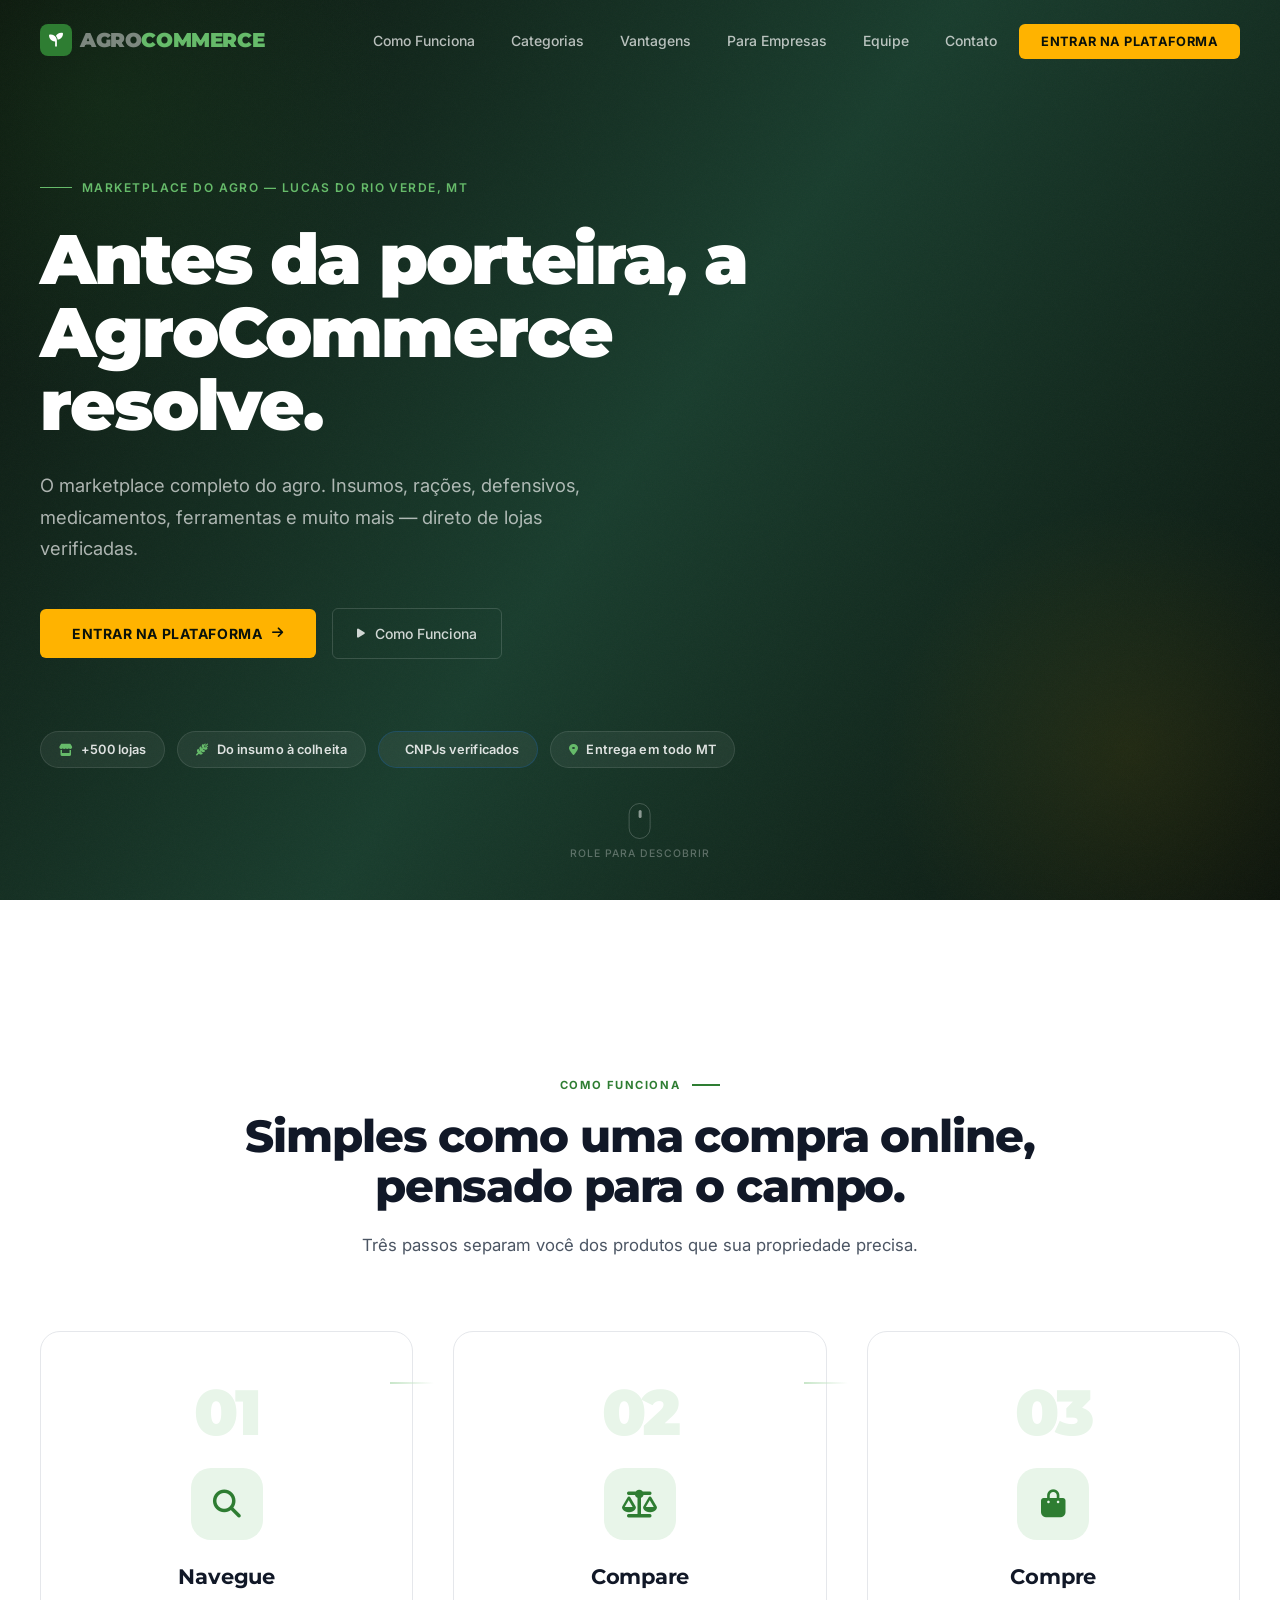
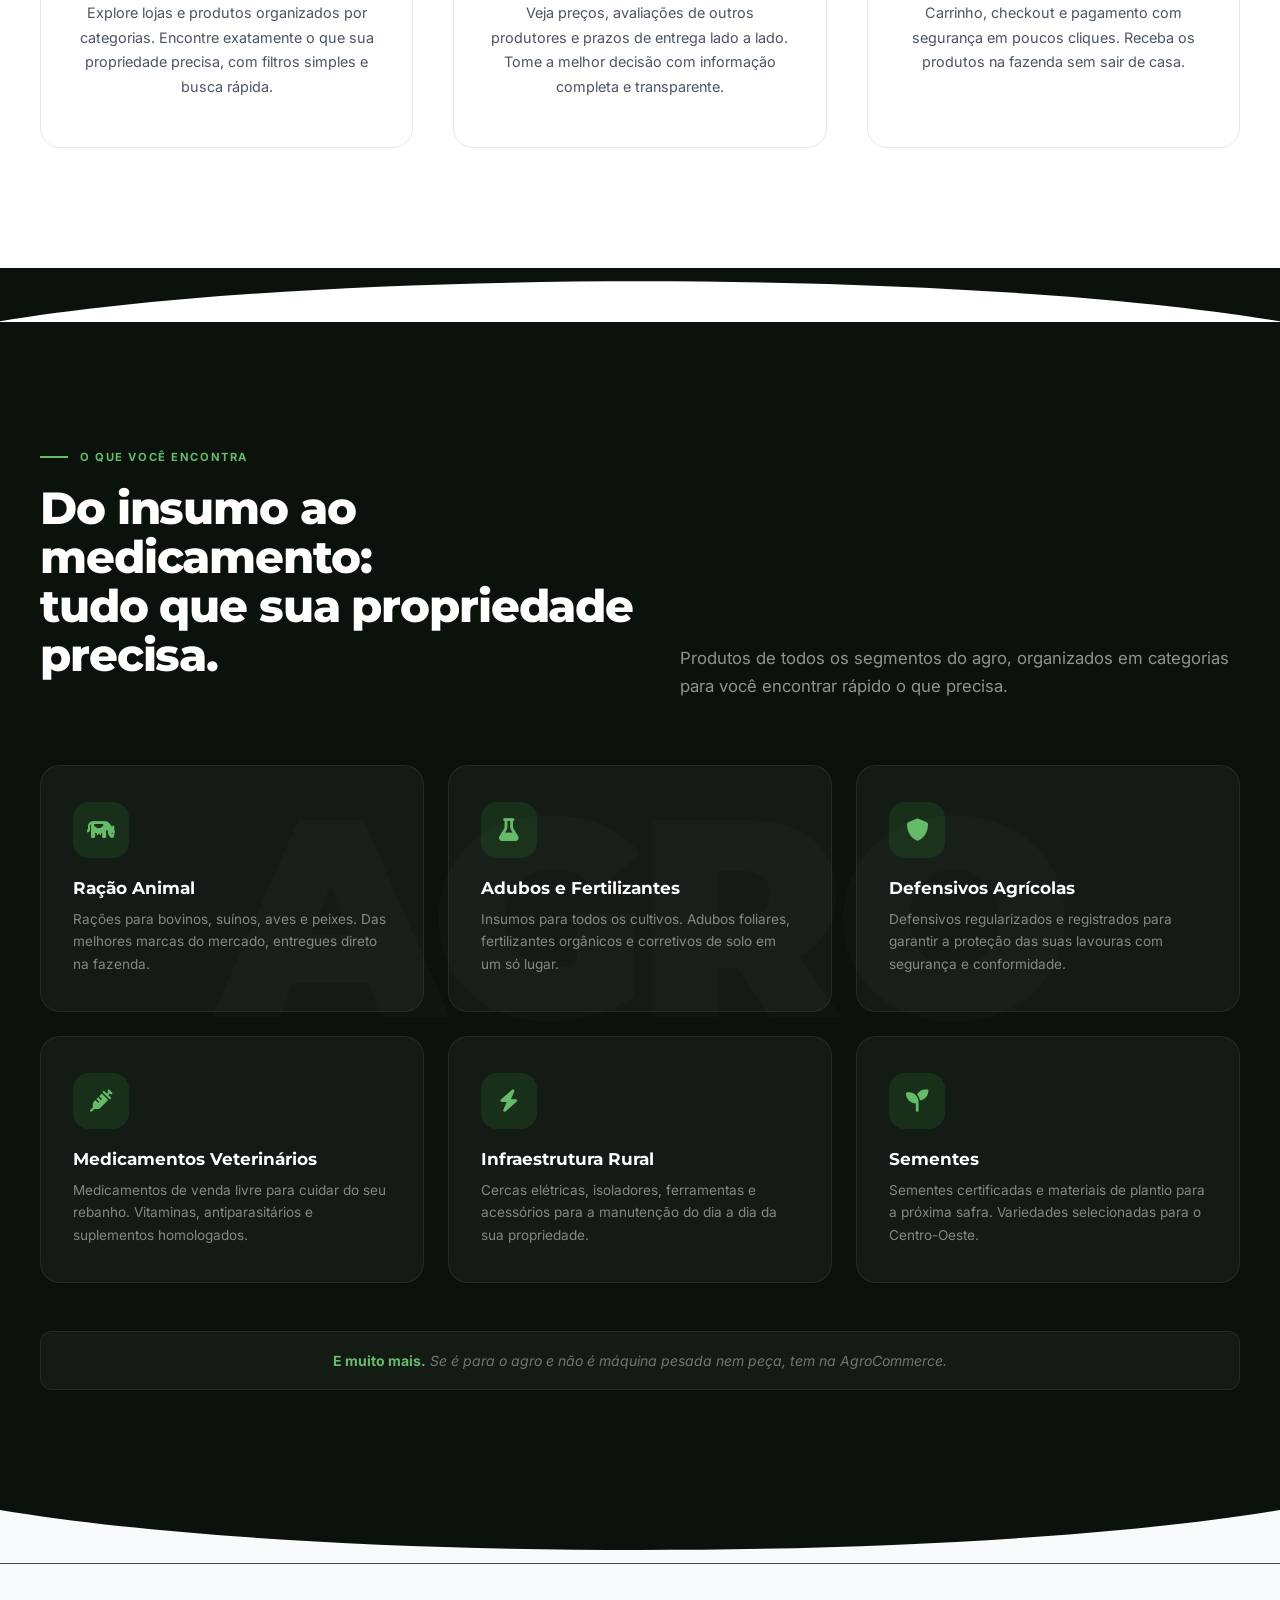
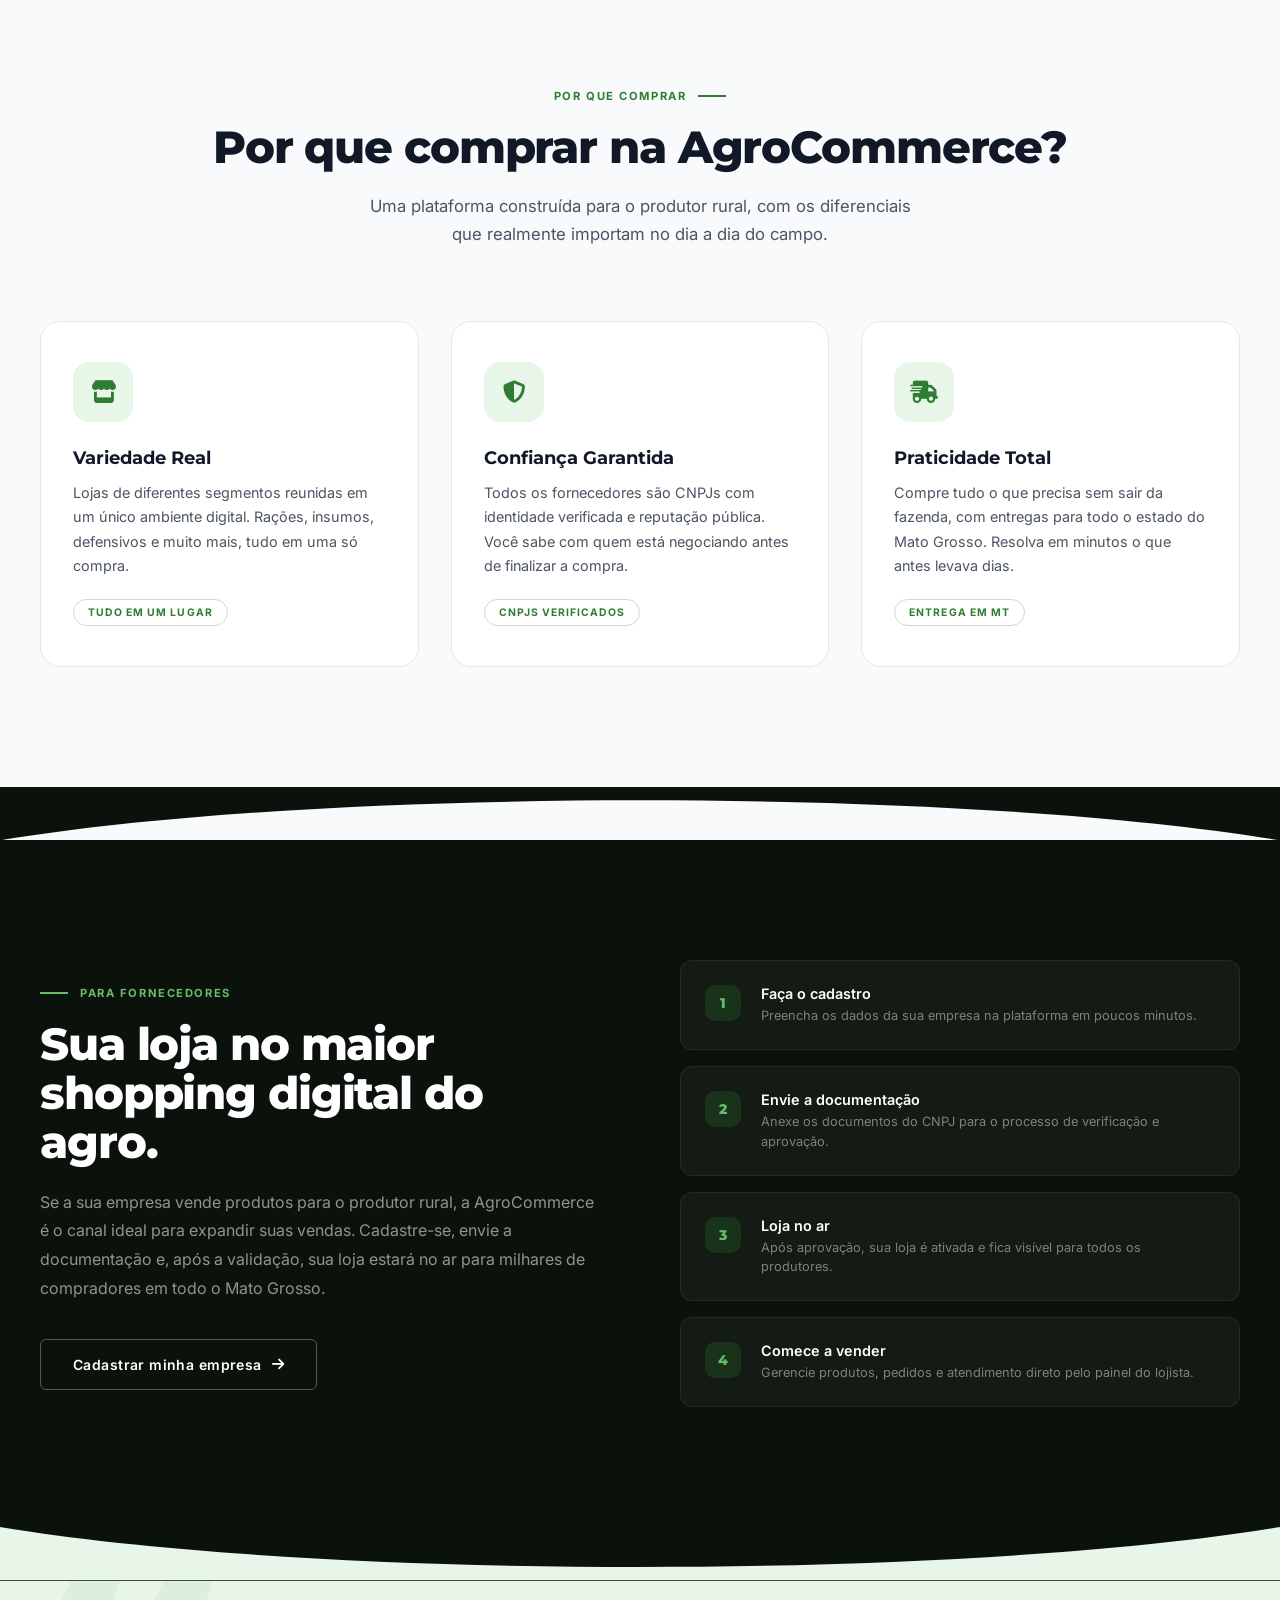
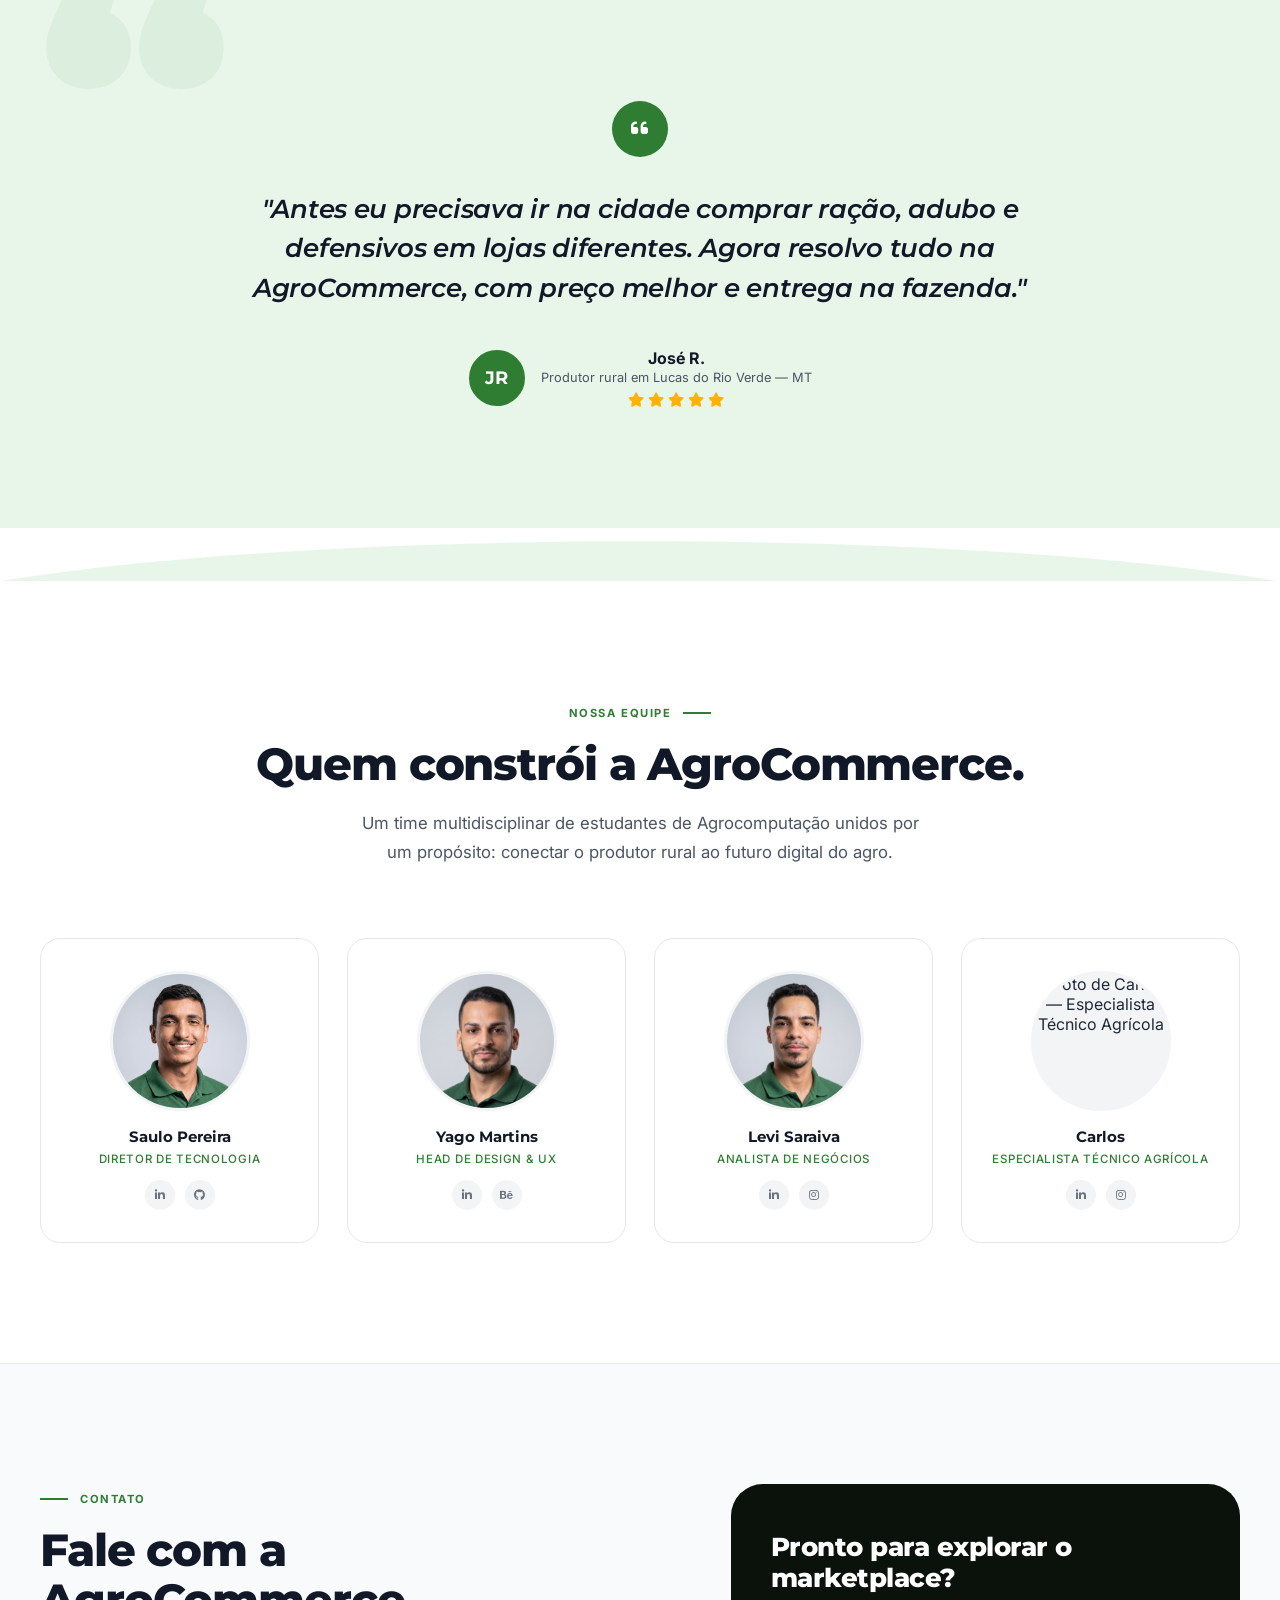
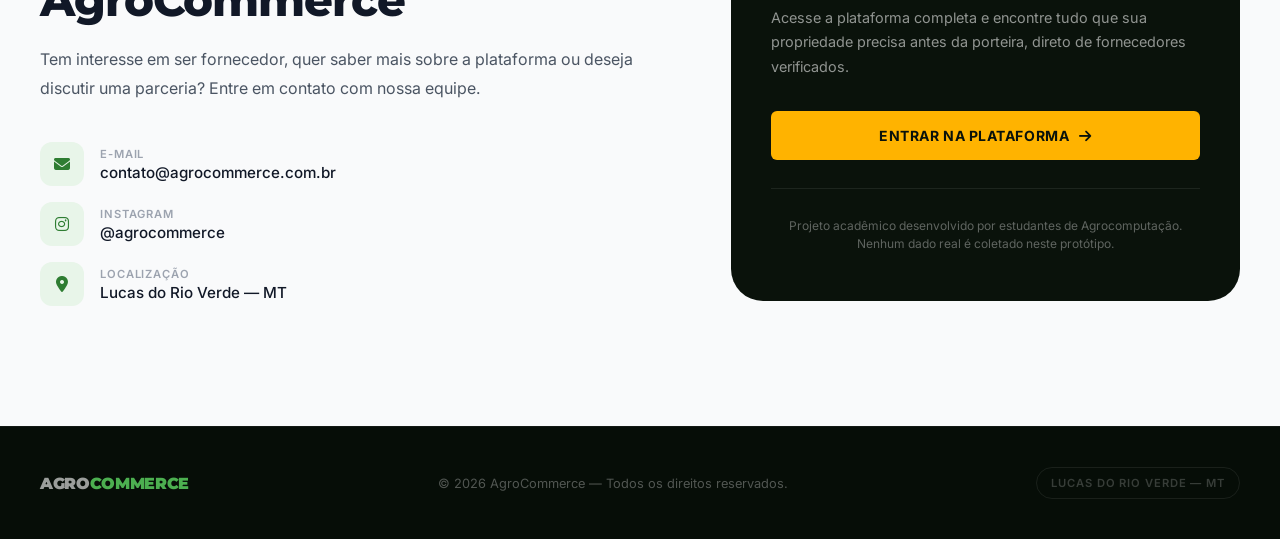
==== commit f4990e84: "feat: adiciona foto institucional de Levi Saraiva Co-Authored-By: Claude Sonnet 4.6 <noreply@anthrop" ====
--- a/index.html
+++ b/index.html
@@ -1535,13 +1535,13 @@
        RESPONSIVE — TABLET
        ============================================= */
     @media (max-width: 1024px) {
-      .como-funciona-steps { grid-template-columns: 1fr; gap: 24px; }
+      .como-funciona-steps { grid-template-columns: repeat(2, 1fr); gap: 20px; }
       .step-connector { display: none; }
 
       .categorias-header { flex-direction: column; align-items: flex-start; }
       .categorias-grid { grid-template-columns: repeat(2, 1fr); }
 
-      .vantagens-grid { grid-template-columns: 1fr; gap: 20px; }
+      .vantagens-grid { grid-template-columns: repeat(2, 1fr); gap: 20px; }
 
       .para-empresas-inner { grid-template-columns: 1fr; gap: 48px; }
 
@@ -1557,24 +1557,48 @@
       .fab { display: inline-flex; }
       .back-to-top { display: none; }
 
-      .categorias-grid { grid-template-columns: 1fr; }
+      .categorias-grid { grid-template-columns: repeat(2, 1fr); }
 
       .hero-badges { gap: 8px; }
     }
 
     @media (max-width: 640px) {
-      .section { padding: 80px 0; }
-      .section-inner { padding: 0 24px; }
-      .nav-inner { padding: 0 24px; }
-      .hero-inner { padding: 120px 24px 80px; }
-      .hero-title { font-size: 2.4rem; }
-      .equipe-grid { grid-template-columns: repeat(2, 1fr); gap: 20px; }
+      .section { padding: 60px 0; }
+      .section-inner { padding: 0 16px; }
+      .nav-inner { padding: 0 16px; }
+      .hero-inner { padding: 120px 16px 72px; }
+      .hero-title { font-size: 2rem; }
+      .equipe-grid { grid-template-columns: repeat(2, 1fr); gap: 16px; }
       .footer-inner { flex-direction: column; text-align: center; gap: 16px; }
       .depoimento::before { font-size: 12rem; top: -30px; }
+
+      /* Como Funciona — compacto */
+      .como-funciona-steps { grid-template-columns: repeat(2, 1fr); gap: 12px; }
+      .step-card { padding: 20px 16px; }
+      .step-number { font-size: 2.2rem; margin-bottom: 10px; }
+      .step-icon-wrap { width: 48px; height: 48px; font-size: 1.2rem; margin-bottom: 12px; border-radius: 14px; }
+      .step-title { font-size: 1rem; }
+      .step-text { font-size: 0.82rem; }
+
+      /* Categorias — manter 2 colunas, compactar */
+      .categorias-grid { grid-template-columns: repeat(2, 1fr); gap: 10px; }
+      .categoria-card { padding: 20px 14px; }
+      .categoria-icon { width: 40px; height: 40px; font-size: 1.1rem; margin-bottom: 12px; border-radius: 12px; }
+      .categoria-title { font-size: 0.9rem; }
+      .categoria-text { font-size: 0.78rem; }
+
+      /* Vantagens — 2 colunas, compactar */
+      .vantagens-grid { grid-template-columns: repeat(2, 1fr); gap: 12px; }
+      .vantagem-card { padding: 22px 14px; }
+      .vantagem-icon { width: 44px; height: 44px; font-size: 1.1rem; margin-bottom: 14px; border-radius: 12px; }
+      .vantagem-title { font-size: 0.95rem; }
+      .vantagem-text { font-size: 0.82rem; }
     }
 
     @media (max-width: 400px) {
-      .equipe-grid { grid-template-columns: 1fr; }
+      .equipe-grid { grid-template-columns: repeat(2, 1fr); }
+      .como-funciona-steps { grid-template-columns: 1fr; }
+      .categorias-grid { grid-template-columns: repeat(2, 1fr); }
     }
   </style>
 </head>
@@ -2099,7 +2123,7 @@
           <div class="equipe-card reveal stagger-3" role="listitem">
             <img
               class="equipe-avatar"
-              src="https://placehold.co/176x176/e8f5e9/2E7D32?text=LV"
+              src="agrocommerce-perfil-levi.png"
               alt="Foto de Levi — Analista de Negócios"
               loading="lazy"
             >
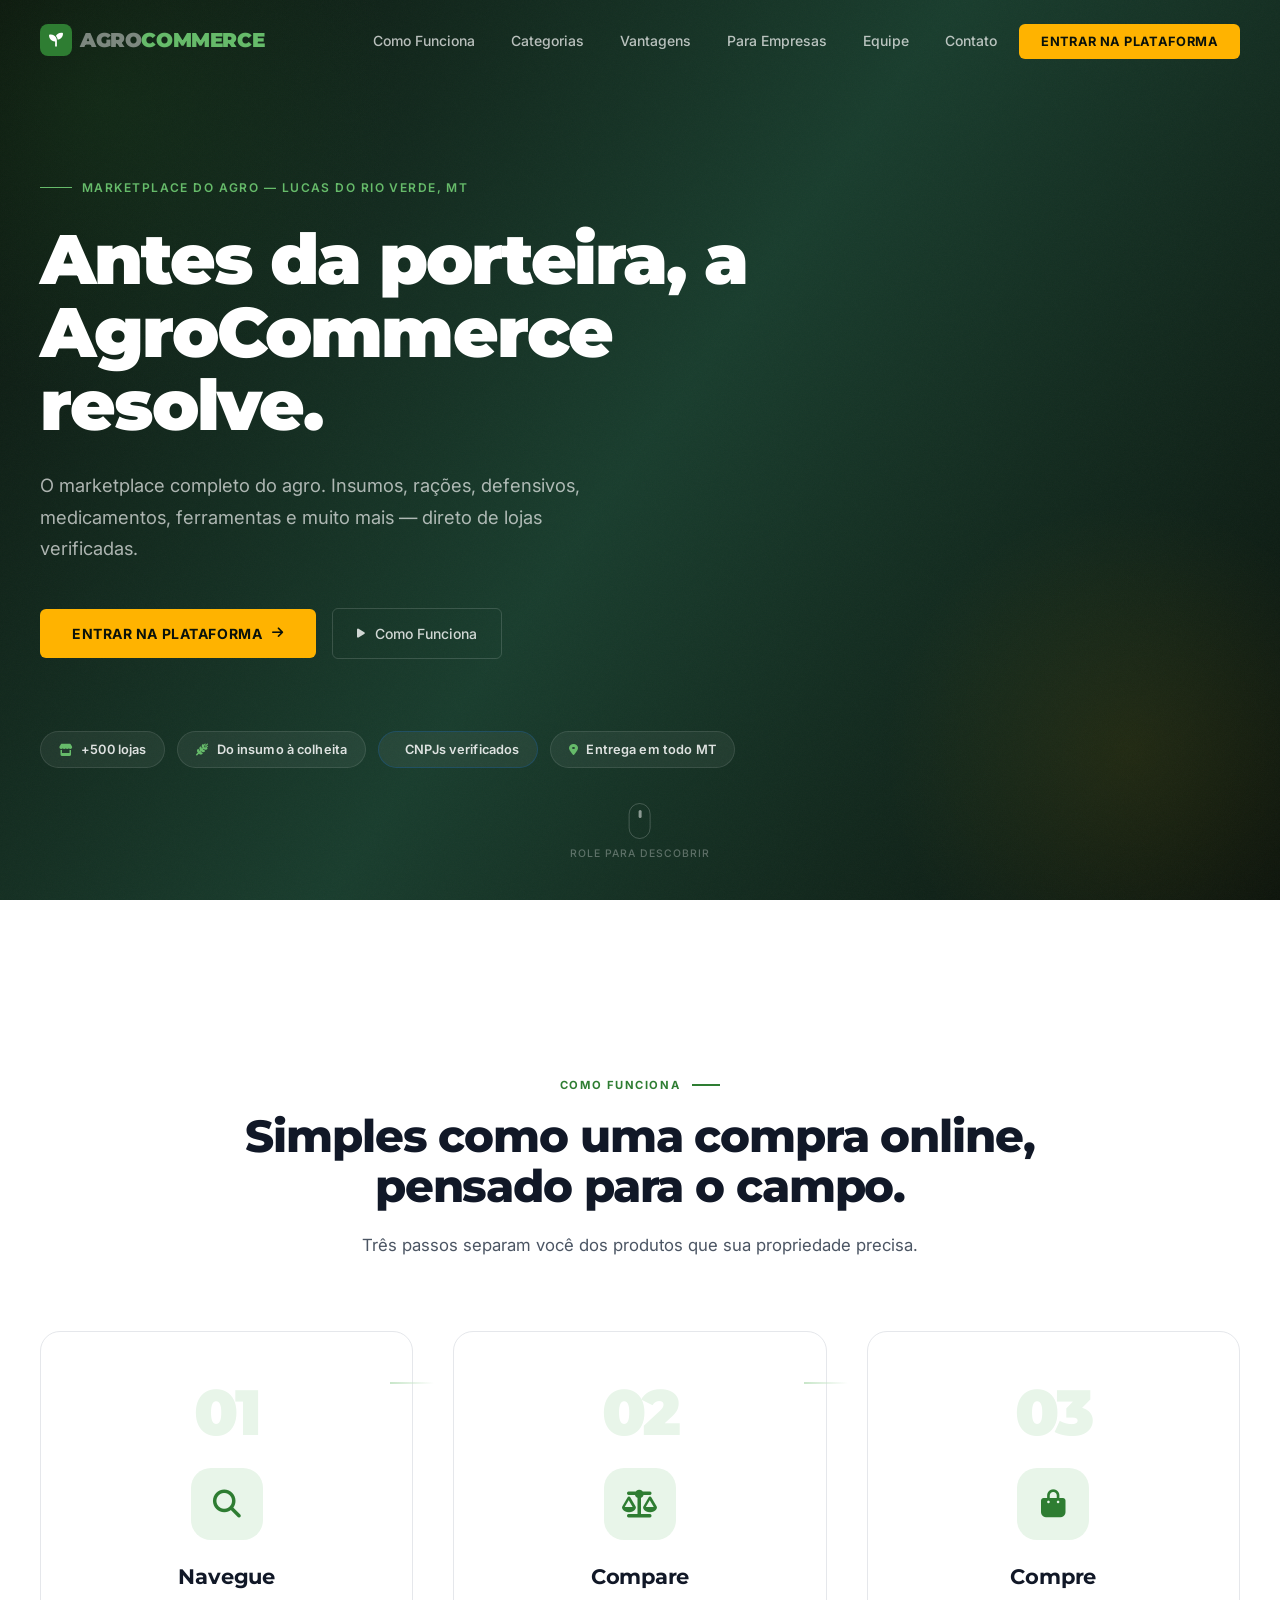
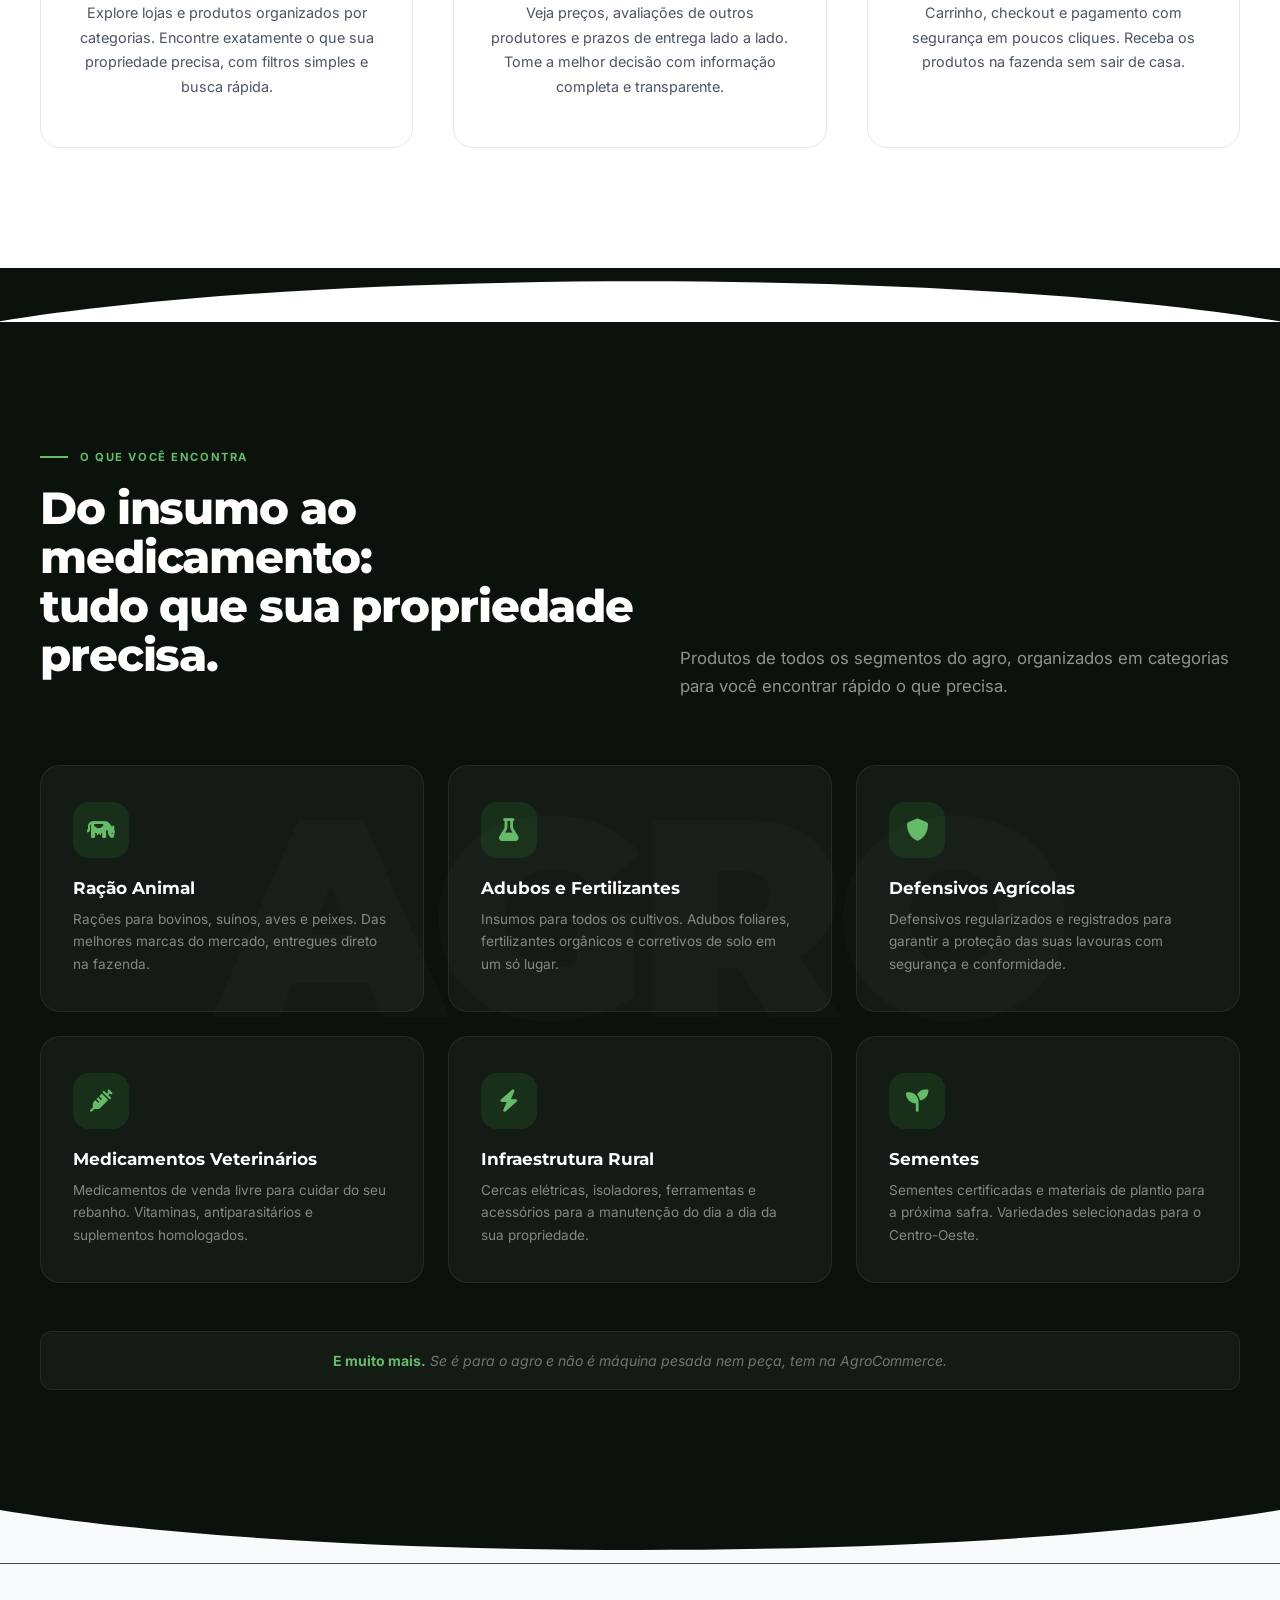
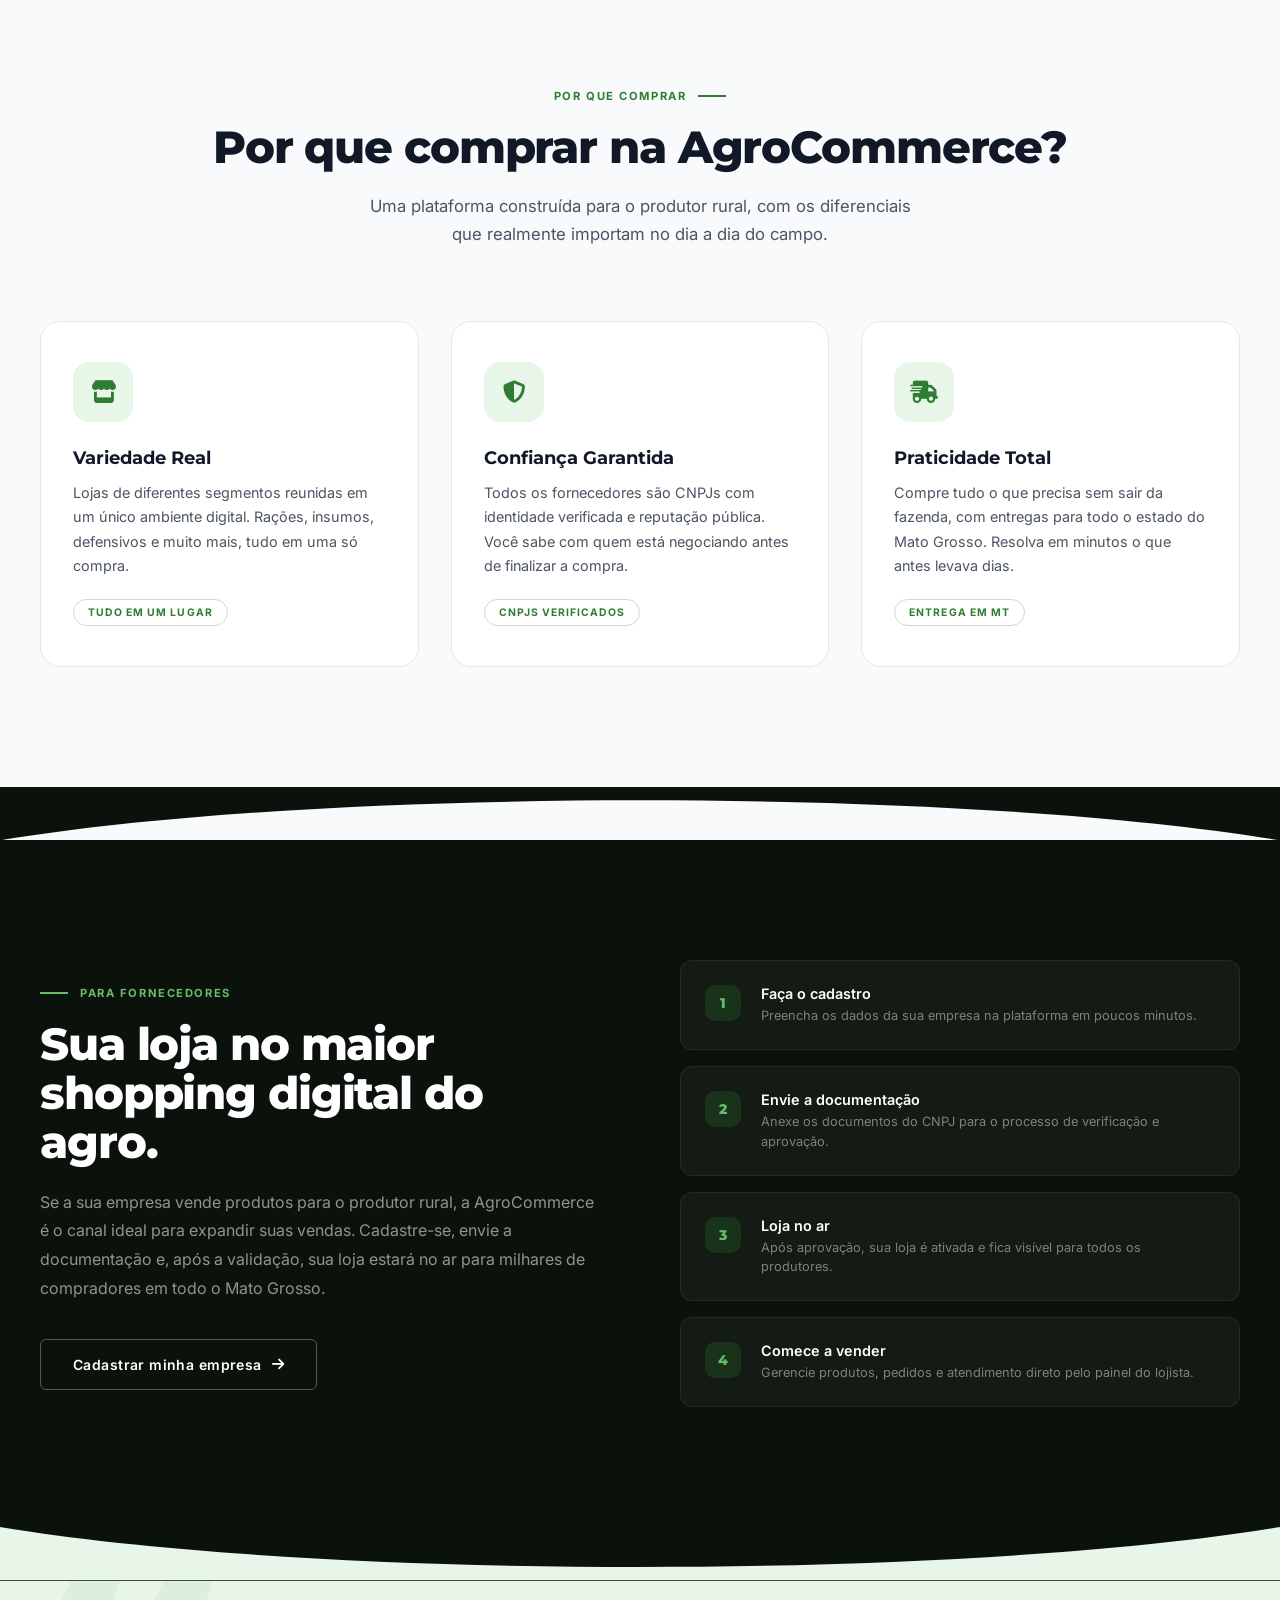
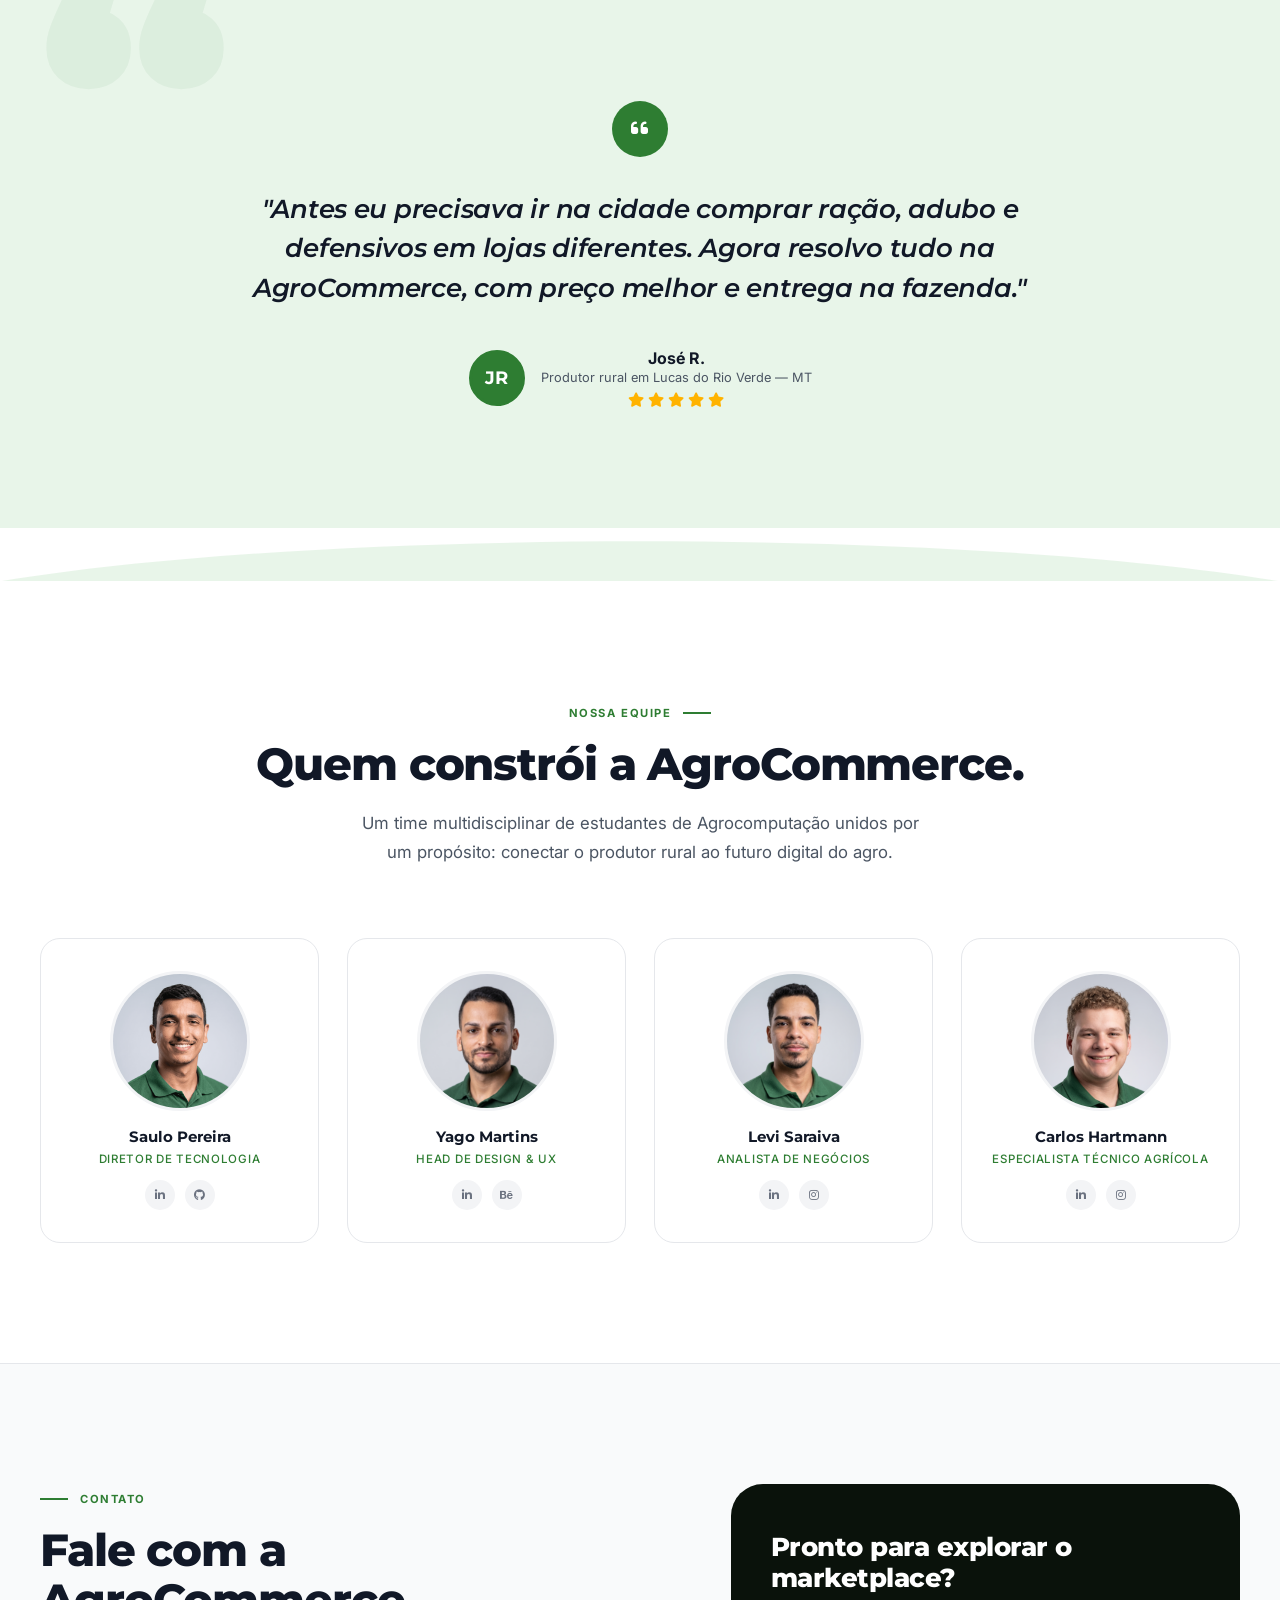
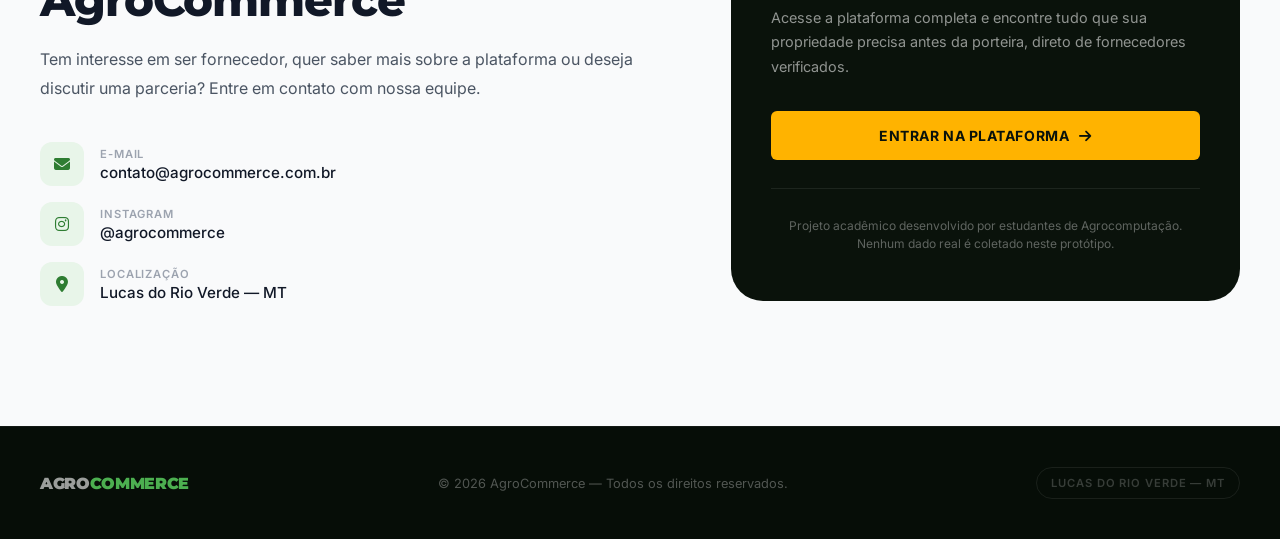
==== commit f1a4bc0a: "feat: comparador de preços, filtros avançados e otimização mobile - Comparador lado a lado: selecion" ====
--- a/index.html
+++ b/index.html
@@ -2138,11 +2138,11 @@
           <div class="equipe-card reveal stagger-4" role="listitem">
             <img
               class="equipe-avatar"
-              src="https://placehold.co/176x176/e8f5e9/2E7D32?text=CA"
+              src="agrocommerce-perfil-carlos.png"
               alt="Foto de Carlos — Especialista Técnico Agrícola"
               loading="lazy"
             >
-            <div class="equipe-name">Carlos</div>
+            <div class="equipe-name">Carlos Hartmann</div>
             <div class="equipe-role">Especialista Técnico Agrícola</div>
             <div class="equipe-social">
               <a href="#" aria-label="LinkedIn"><i class="fa-brands fa-linkedin-in"></i></a>
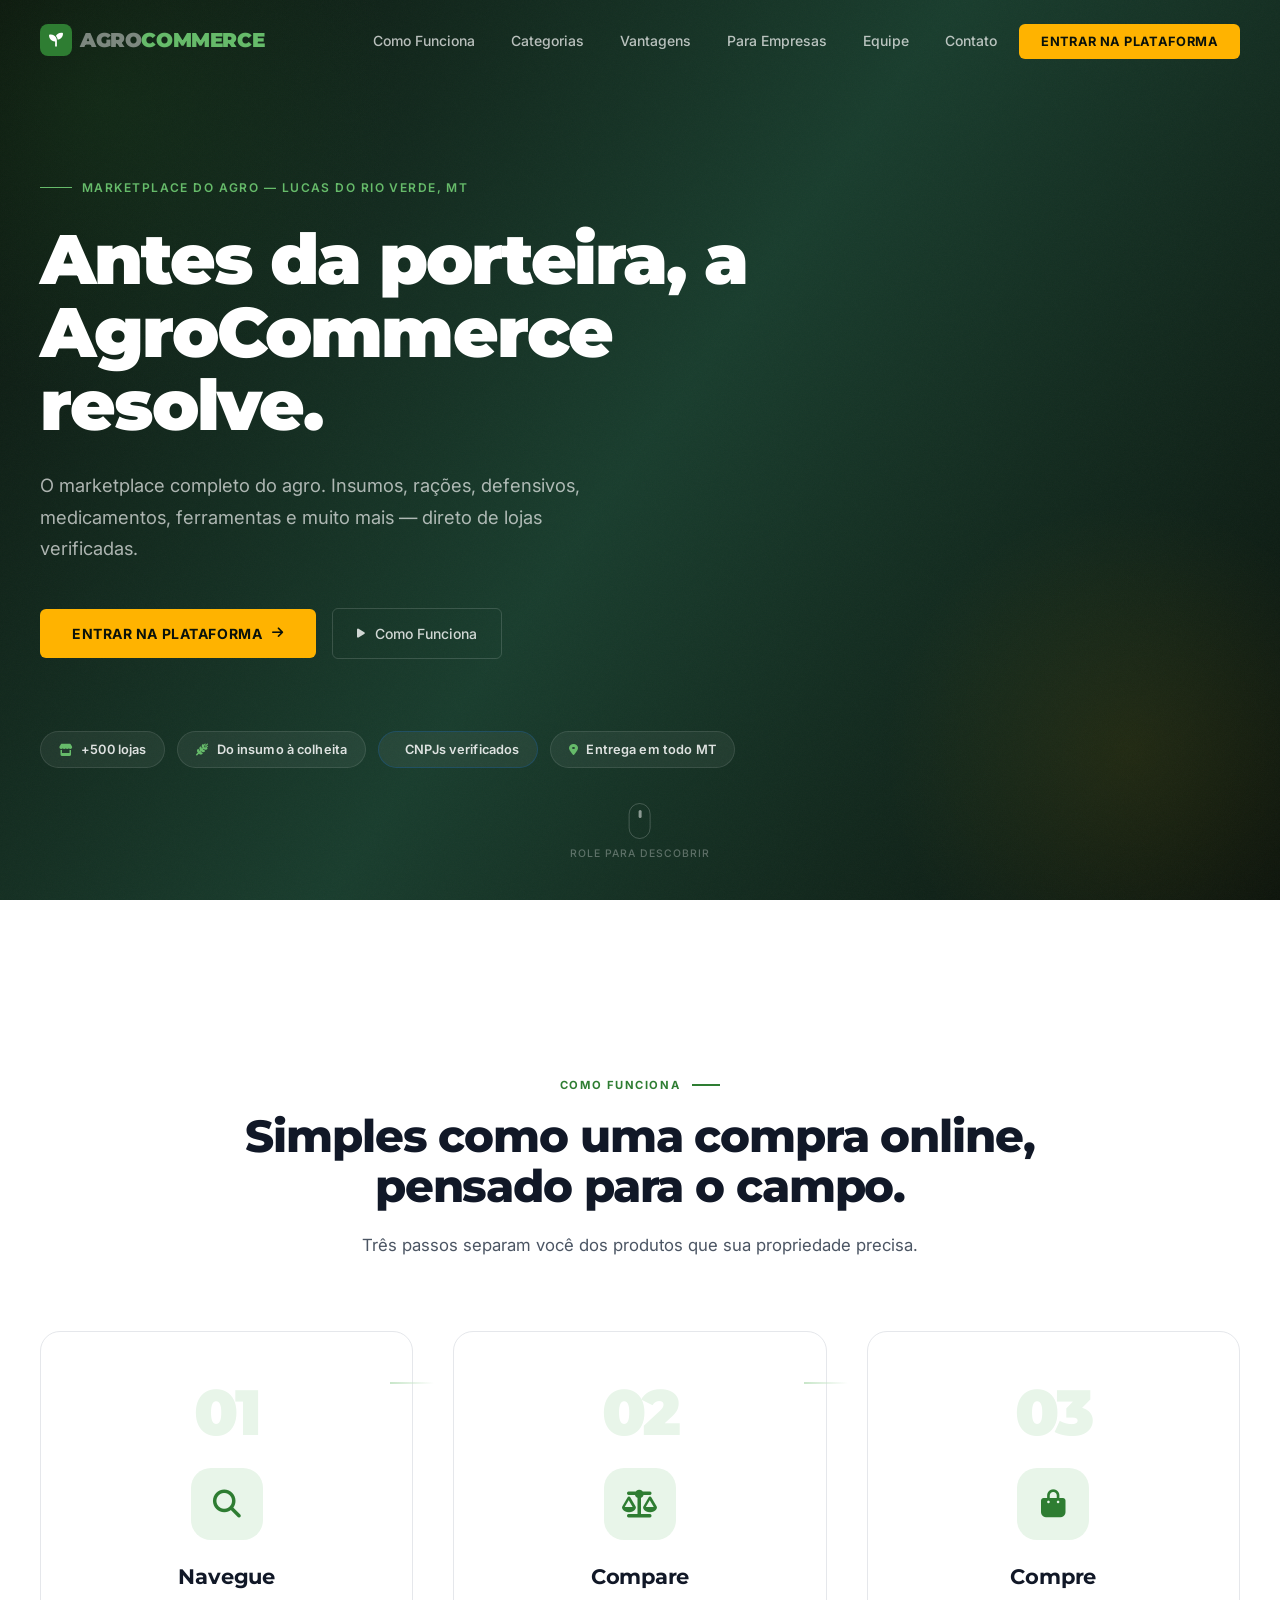
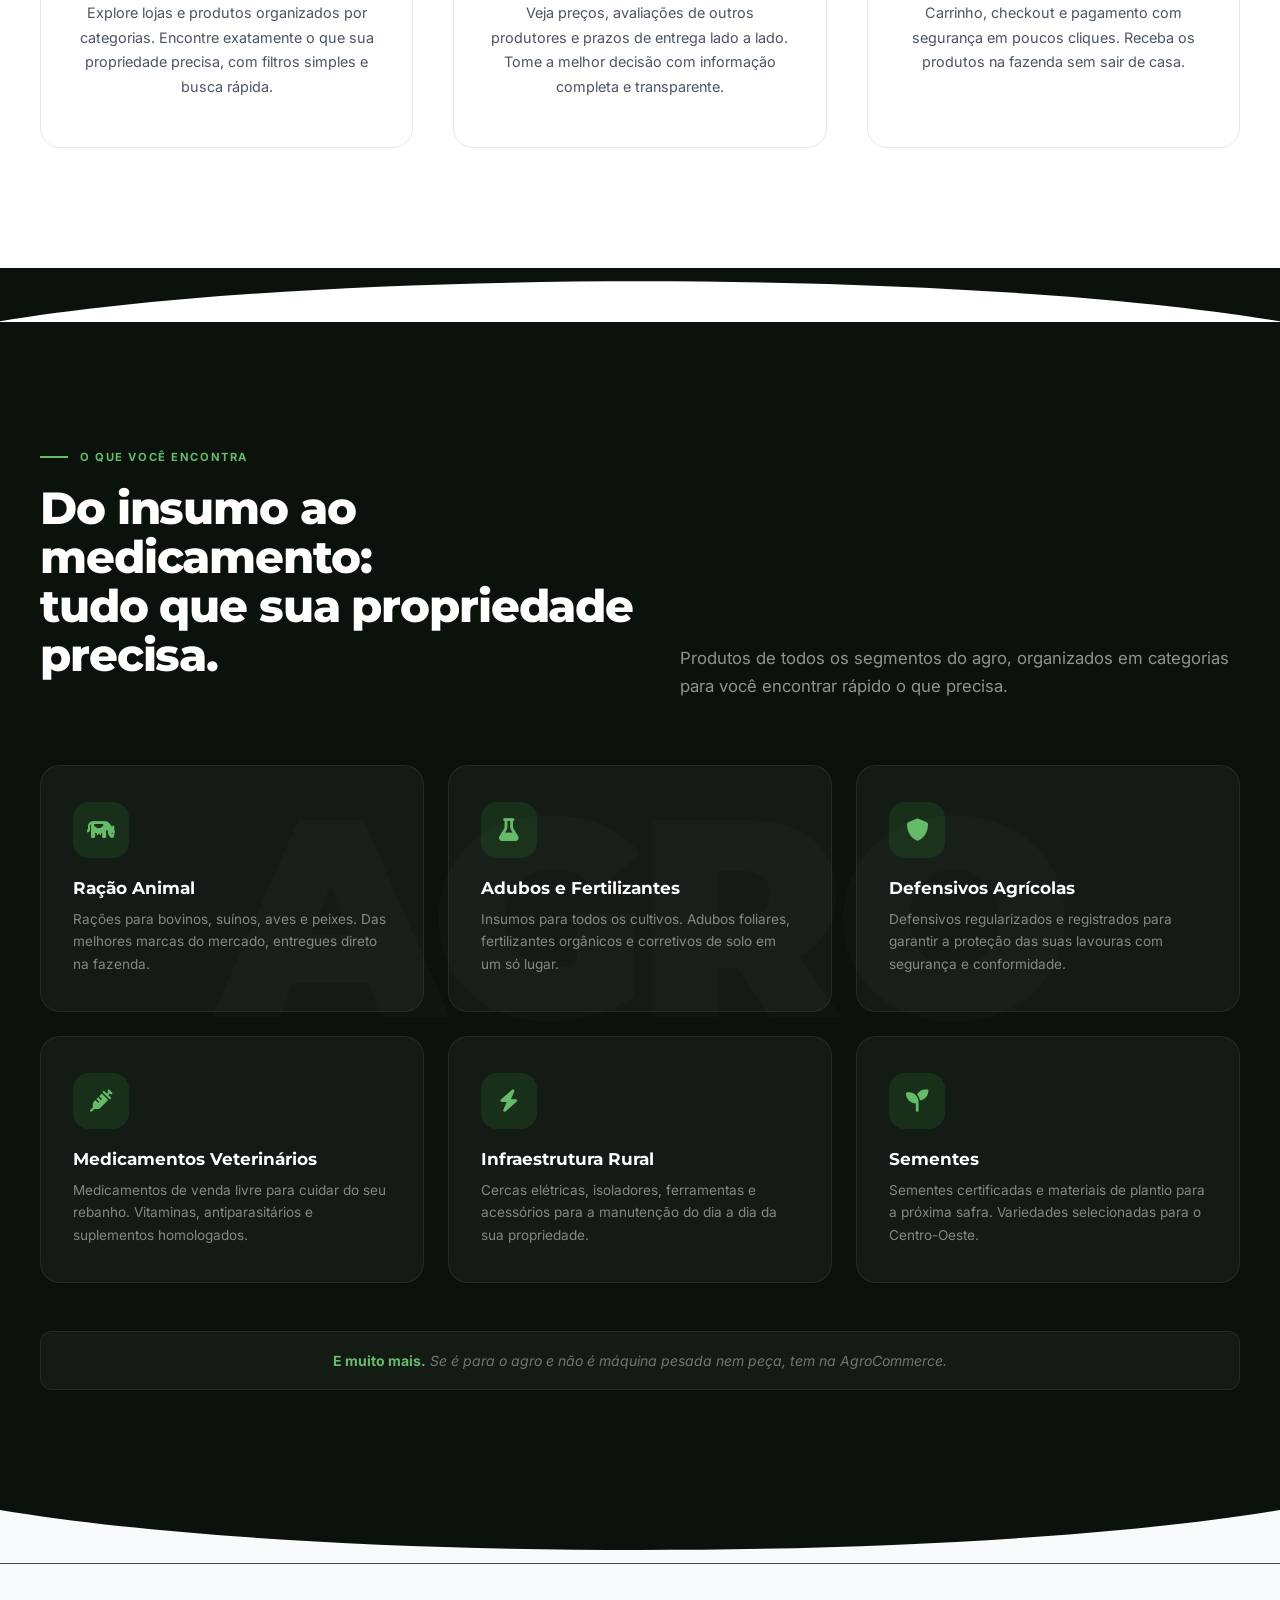
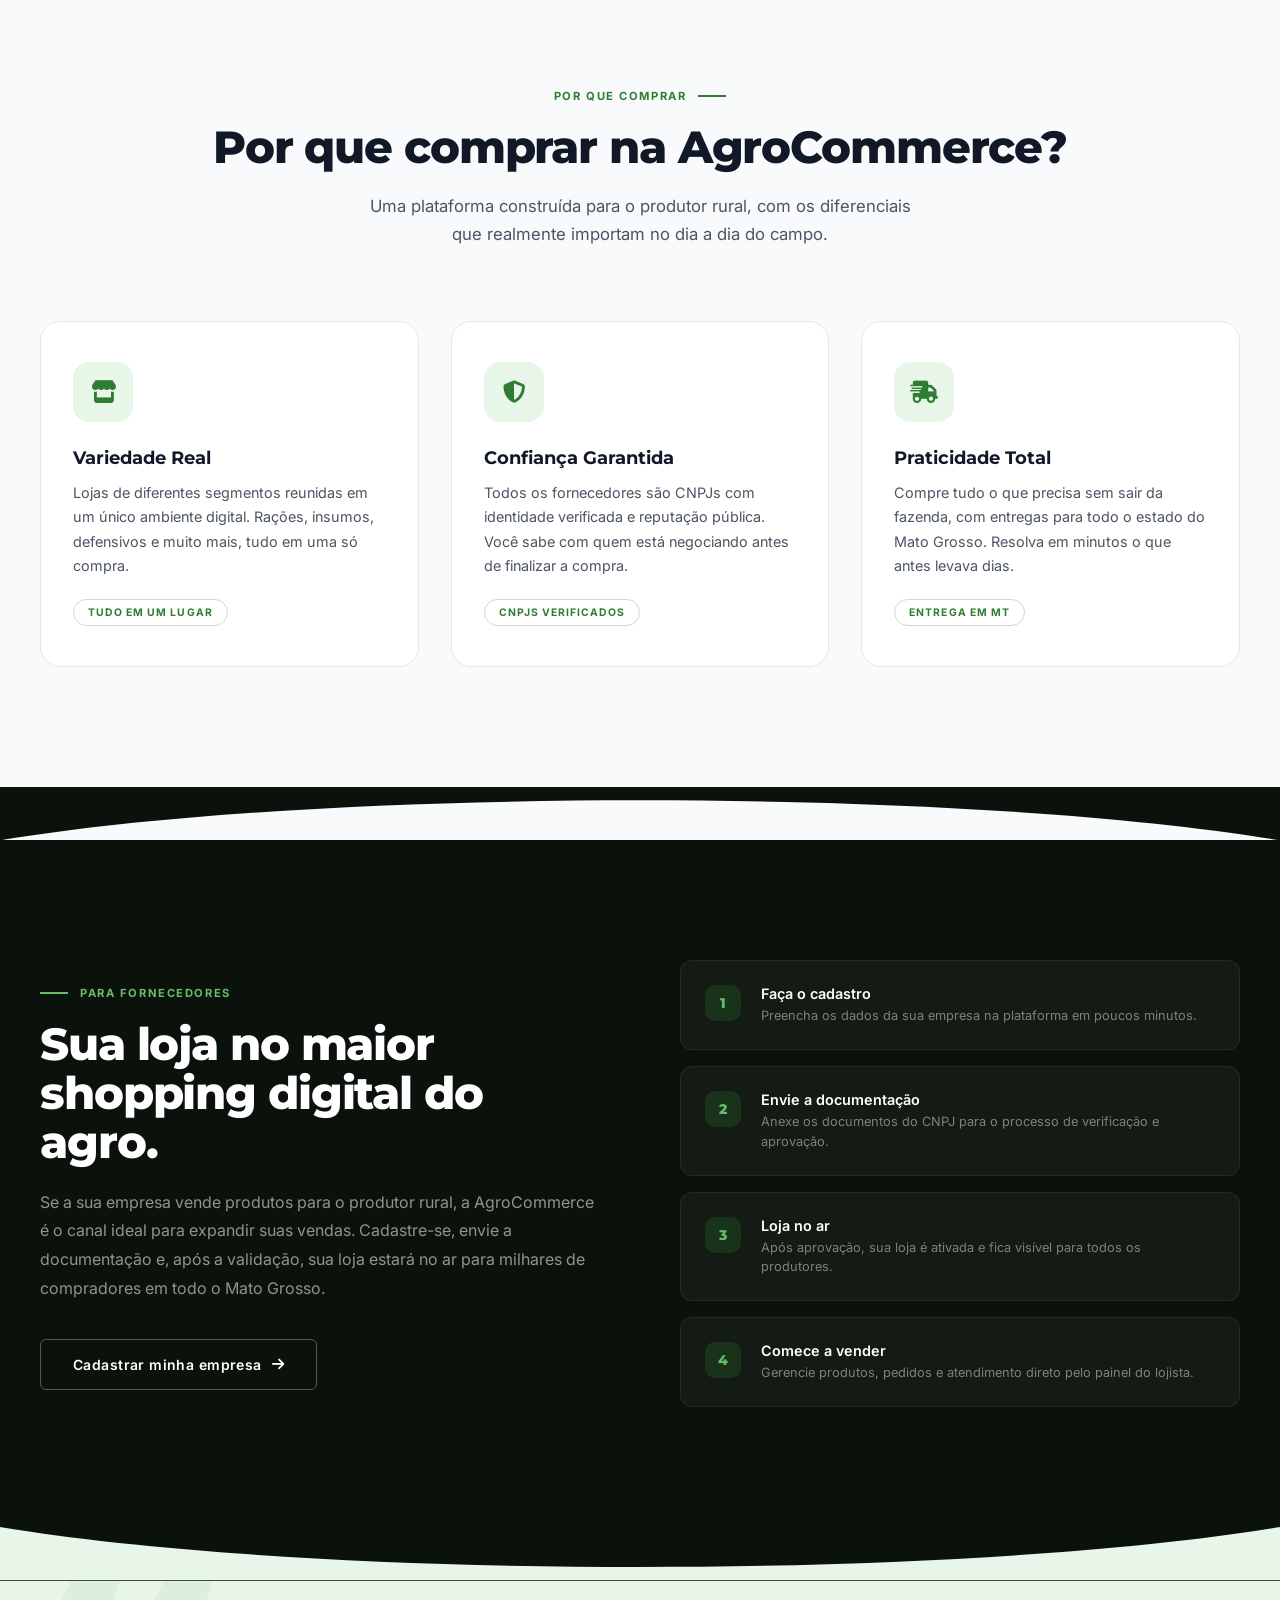
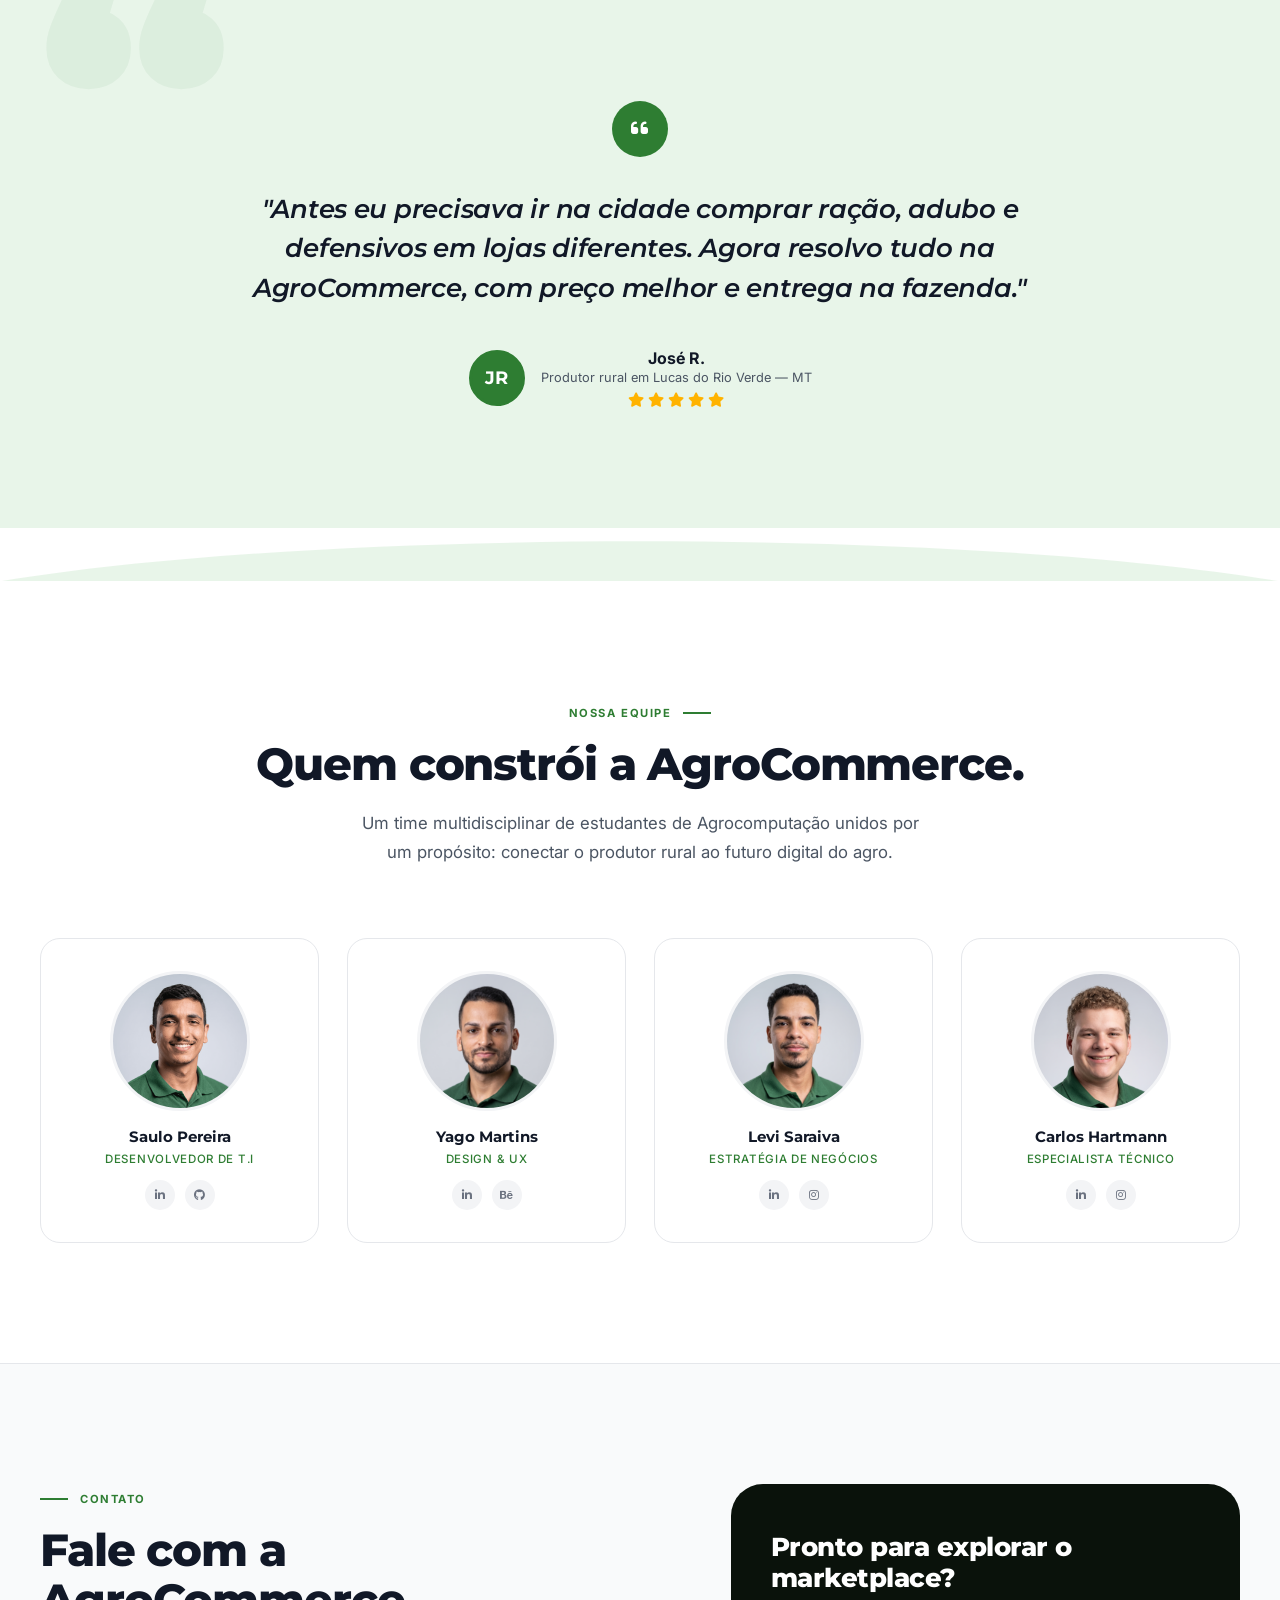
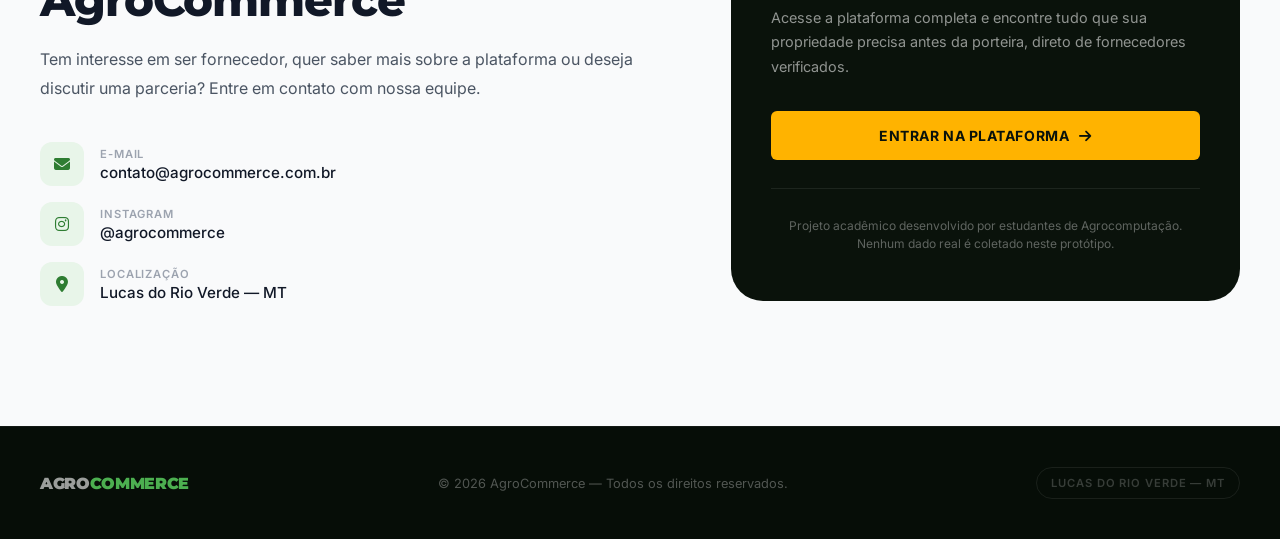
==== commit d5409407: "feat(equipe): atualiza títulos e adiciona links sociais dos integrantes - Títulos revisados: Diretor" ====
--- a/index.html
+++ b/index.html
@@ -68,6 +68,7 @@
     html {
       scroll-behavior: smooth;
       font-size: 16px;
+      overflow-x: hidden;
     }
 
     body {
@@ -1462,7 +1463,7 @@
        ============================================= */
     .fab {
       position: fixed;
-      bottom: 24px; right: 24px;
+      bottom: calc(24px + env(safe-area-inset-bottom, 0px)); right: 24px;
       z-index: 500;
       display: none;
       align-items: center;
@@ -1563,6 +1564,14 @@
     }
 
     @media (max-width: 640px) {
+      /* Converte animações horizontais em vertical para evitar overflow */
+      .reveal-left, .reveal-right {
+        transform: translateY(30px);
+      }
+      .reveal-left.visible, .reveal-right.visible {
+        transform: translateY(0);
+      }
+
       .section { padding: 60px 0; }
       .section-inner { padding: 0 16px; }
       .nav-inner { padding: 0 16px; }
@@ -1595,10 +1604,73 @@
       .vantagem-text { font-size: 0.82rem; }
     }
 
+    /* ── 480px: Large mobile ─────────────────────────────────── */
+    @media (max-width: 480px) {
+      .section { padding: 48px 0; }
+      .section-inner { padding: 0 var(--content-pad-mobile, 16px); }
+
+      /* Hero */
+      .hero-inner { padding: 90px 16px 60px; }
+      .hero-title { font-size: 1.85rem; }
+      .hero-subtitle { font-size: .88rem; }
+      .hero-eyebrow { font-size: .65rem; letter-spacing: .08em; white-space: nowrap; overflow: hidden; text-overflow: ellipsis; max-width: 100%; }
+
+      /* Badges — scroll horizontal em vez de 2 linhas */
+      .hero-badges {
+        flex-wrap: nowrap;
+        overflow-x: auto;
+        scrollbar-width: none;
+        padding-bottom: 4px;
+        -webkit-mask-image: linear-gradient(to right, black 85%, transparent 100%);
+        mask-image: linear-gradient(to right, black 85%, transparent 100%);
+      }
+      .hero-badges::-webkit-scrollbar { display: none; }
+      .hero-badge { flex-shrink: 0; padding: 8px 14px; font-size: .75rem; }
+
+      /* Para Empresas — botão full-width */
+      .btn-empresas { width: 100%; justify-content: center; }
+
+      /* Step cards — 1 coluna */
+      .como-funciona-steps { grid-template-columns: 1fr; gap: 10px; }
+      .step-card { padding: 16px 14px; flex-direction: row; align-items: flex-start; gap: 14px; }
+      .step-icon-wrap { flex-shrink: 0; margin-bottom: 0; }
+      .step-number { display: none; }
+
+      /* Footer — padding extra para o FAB não cobrir o badge */
+      .footer-inner { padding: 0 16px; }
+      .footer { padding-bottom: calc(72px + env(safe-area-inset-bottom, 0px)); }
+    }
+
     @media (max-width: 400px) {
       .equipe-grid { grid-template-columns: repeat(2, 1fr); }
       .como-funciona-steps { grid-template-columns: 1fr; }
       .categorias-grid { grid-template-columns: repeat(2, 1fr); }
+    }
+
+    /* ── 375px: Small mobile (iPhone SE) ─────────────────────── */
+    @media (max-width: 375px) {
+      .hero-title { font-size: 1.65rem; line-height: 1.2; }
+      .hero-eyebrow { font-size: .62rem; letter-spacing: .08em; white-space: nowrap; overflow: hidden; text-overflow: ellipsis; max-width: 100%; }
+      .hero-eyebrow-line { width: 20px; }
+
+      /* Botões Hero empilhados */
+      .hero-actions {
+        flex-direction: column;
+        align-items: stretch;
+        gap: 10px;
+      }
+      .hero-actions .btn-primary,
+      .hero-actions .btn-secondary {
+        width: 100%;
+        justify-content: center;
+      }
+
+      /* FAB mais compacto */
+      .fab { padding: 12px 18px; font-size: .75rem; right: 16px; }
+
+      /* Equipe — garantir 2 colunas com espaçamento menor */
+      .equipe-grid { gap: 12px; }
+      .equipe-avatar { width: 100px; height: 100px; }
     }
   </style>
 </head>
@@ -2093,14 +2165,14 @@
             <img
               class="equipe-avatar"
               src="agrocommerce-perfil-saulo.png"
-              alt="Foto de Saulo — Diretor de Tecnologia"
+              alt="Foto de Saulo — Desenvolvedor de T.I"
               loading="lazy"
             >
             <div class="equipe-name">Saulo Pereira</div>
-            <div class="equipe-role">Diretor de Tecnologia</div>
+            <div class="equipe-role">Desenvolvedor de T.I</div>
             <div class="equipe-social">
-              <a href="#" aria-label="LinkedIn"><i class="fa-brands fa-linkedin-in"></i></a>
-              <a href="#" aria-label="GitHub"><i class="fa-brands fa-github"></i></a>
+              <a href="https://www.linkedin.com/in/saulo-pereira-1a5985409" target="_blank" rel="noopener" aria-label="LinkedIn"><i class="fa-brands fa-linkedin-in"></i></a>
+              <a href="https://github.com/isaulof" target="_blank" rel="noopener" aria-label="GitHub"><i class="fa-brands fa-github"></i></a>
             </div>
           </div>
 
@@ -2108,12 +2180,12 @@
             <img
               class="equipe-avatar"
               src="agrocommerce-perfil-yago.png"
-              alt="Foto de Yago — Head de Design & UX"
+              alt="Foto de Yago — Design & UX"
               loading="lazy"
               style="object-position: center 30%;"
             >
             <div class="equipe-name">Yago Martins</div>
-            <div class="equipe-role">Head de Design &amp; UX</div>
+            <div class="equipe-role">Design &amp; UX</div>
             <div class="equipe-social">
               <a href="#" aria-label="LinkedIn"><i class="fa-brands fa-linkedin-in"></i></a>
               <a href="#" aria-label="Behance"><i class="fa-brands fa-behance"></i></a>
@@ -2124,13 +2196,13 @@
             <img
               class="equipe-avatar"
               src="agrocommerce-perfil-levi.png"
-              alt="Foto de Levi — Analista de Negócios"
+              alt="Foto de Levi — Estratégia de Negócios"
               loading="lazy"
             >
             <div class="equipe-name">Levi Saraiva</div>
-            <div class="equipe-role">Analista de Negócios</div>
+            <div class="equipe-role">Estratégia de Negócios</div>
             <div class="equipe-social">
-              <a href="#" aria-label="LinkedIn"><i class="fa-brands fa-linkedin-in"></i></a>
+              <a href="https://www.linkedin.com/in/levi-saraiva-30a87b200/" target="_blank" rel="noopener" aria-label="LinkedIn"><i class="fa-brands fa-linkedin-in"></i></a>
               <a href="#" aria-label="Instagram"><i class="fa-brands fa-instagram"></i></a>
             </div>
           </div>
@@ -2139,11 +2211,11 @@
             <img
               class="equipe-avatar"
               src="agrocommerce-perfil-carlos.png"
-              alt="Foto de Carlos — Especialista Técnico Agrícola"
+              alt="Foto de Carlos — Especialista Técnico"
               loading="lazy"
             >
             <div class="equipe-name">Carlos Hartmann</div>
-            <div class="equipe-role">Especialista Técnico Agrícola</div>
+            <div class="equipe-role">Especialista Técnico</div>
             <div class="equipe-social">
               <a href="#" aria-label="LinkedIn"><i class="fa-brands fa-linkedin-in"></i></a>
               <a href="#" aria-label="Instagram"><i class="fa-brands fa-instagram"></i></a>
@@ -2328,6 +2400,7 @@
       var heroBg = document.getElementById('heroBg');
       function updateParallax() {
         if (!heroBg) return;
+        if (window.innerWidth <= 768) { heroBg.style.transform = ''; return; }
         if (window.scrollY < window.innerHeight) {
           heroBg.style.transform = 'scale(1.05) translateY(' + (window.scrollY * 0.3) + 'px)';
         }
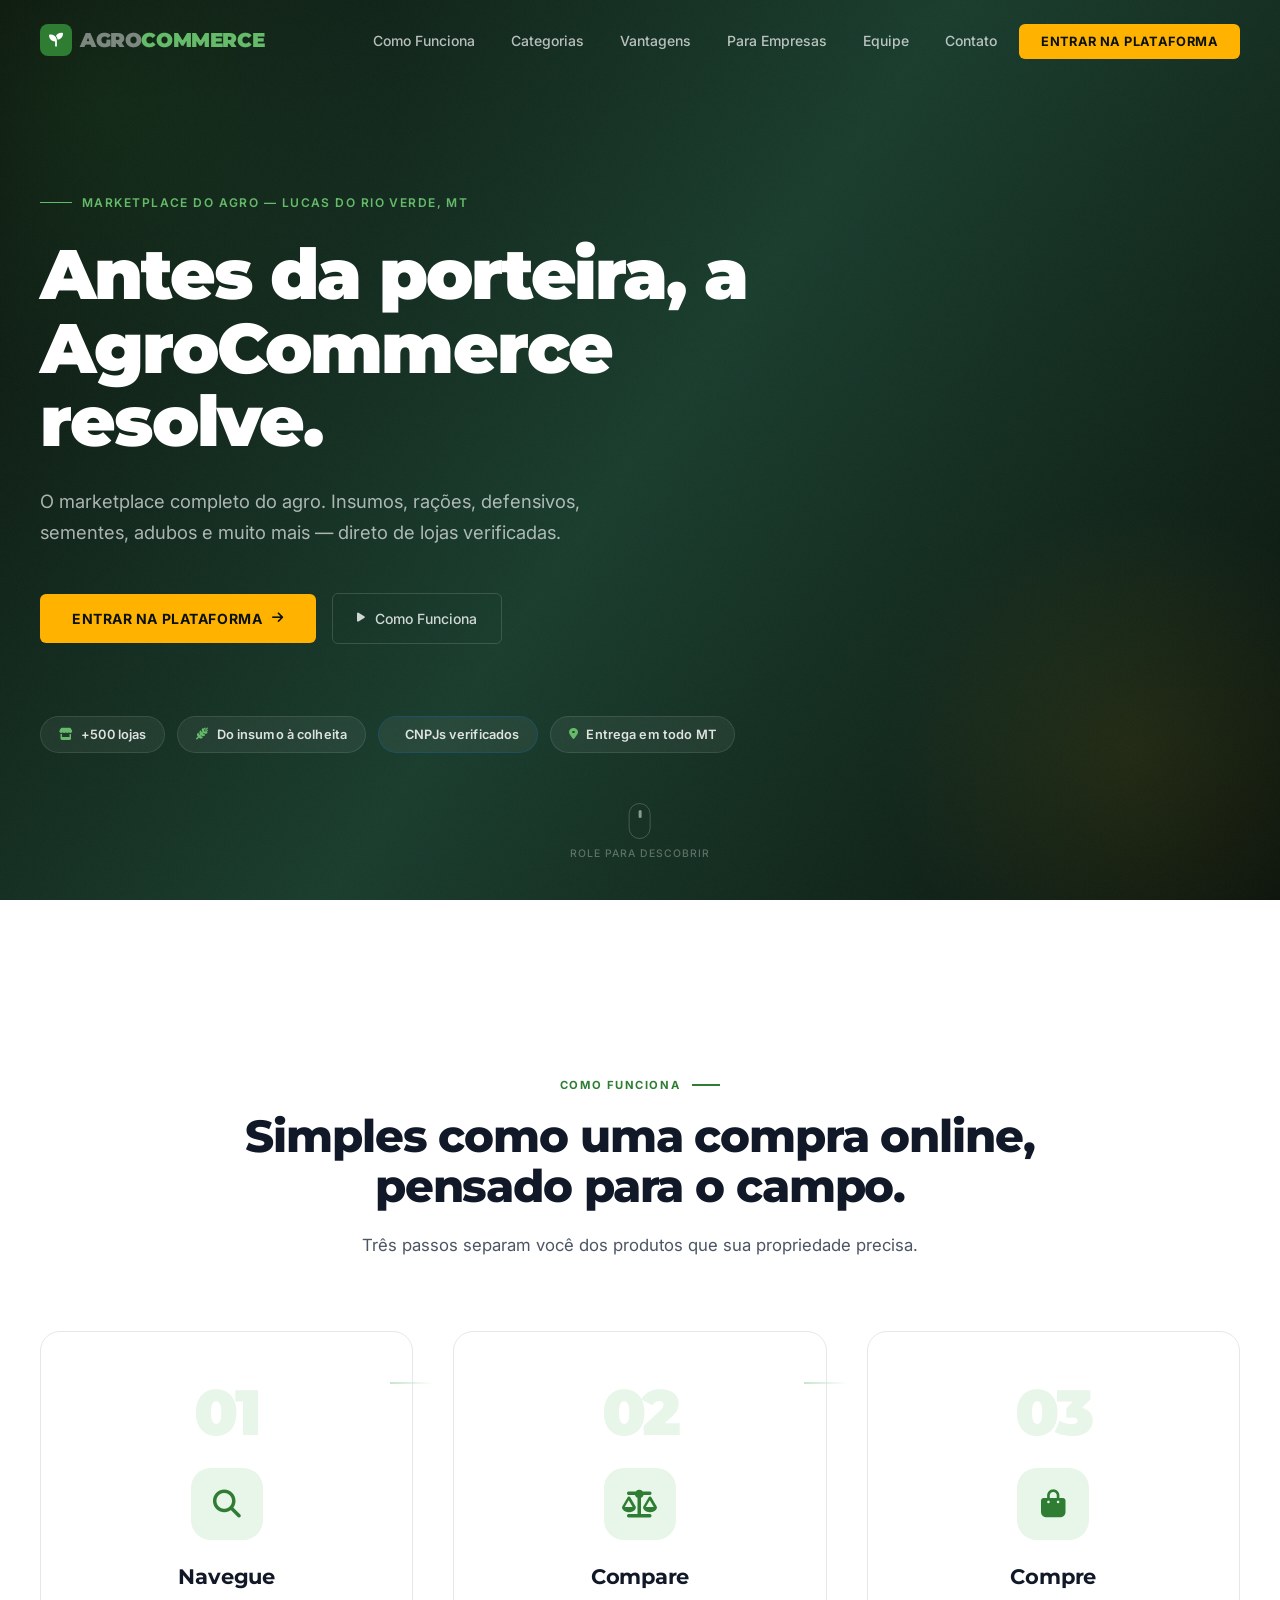
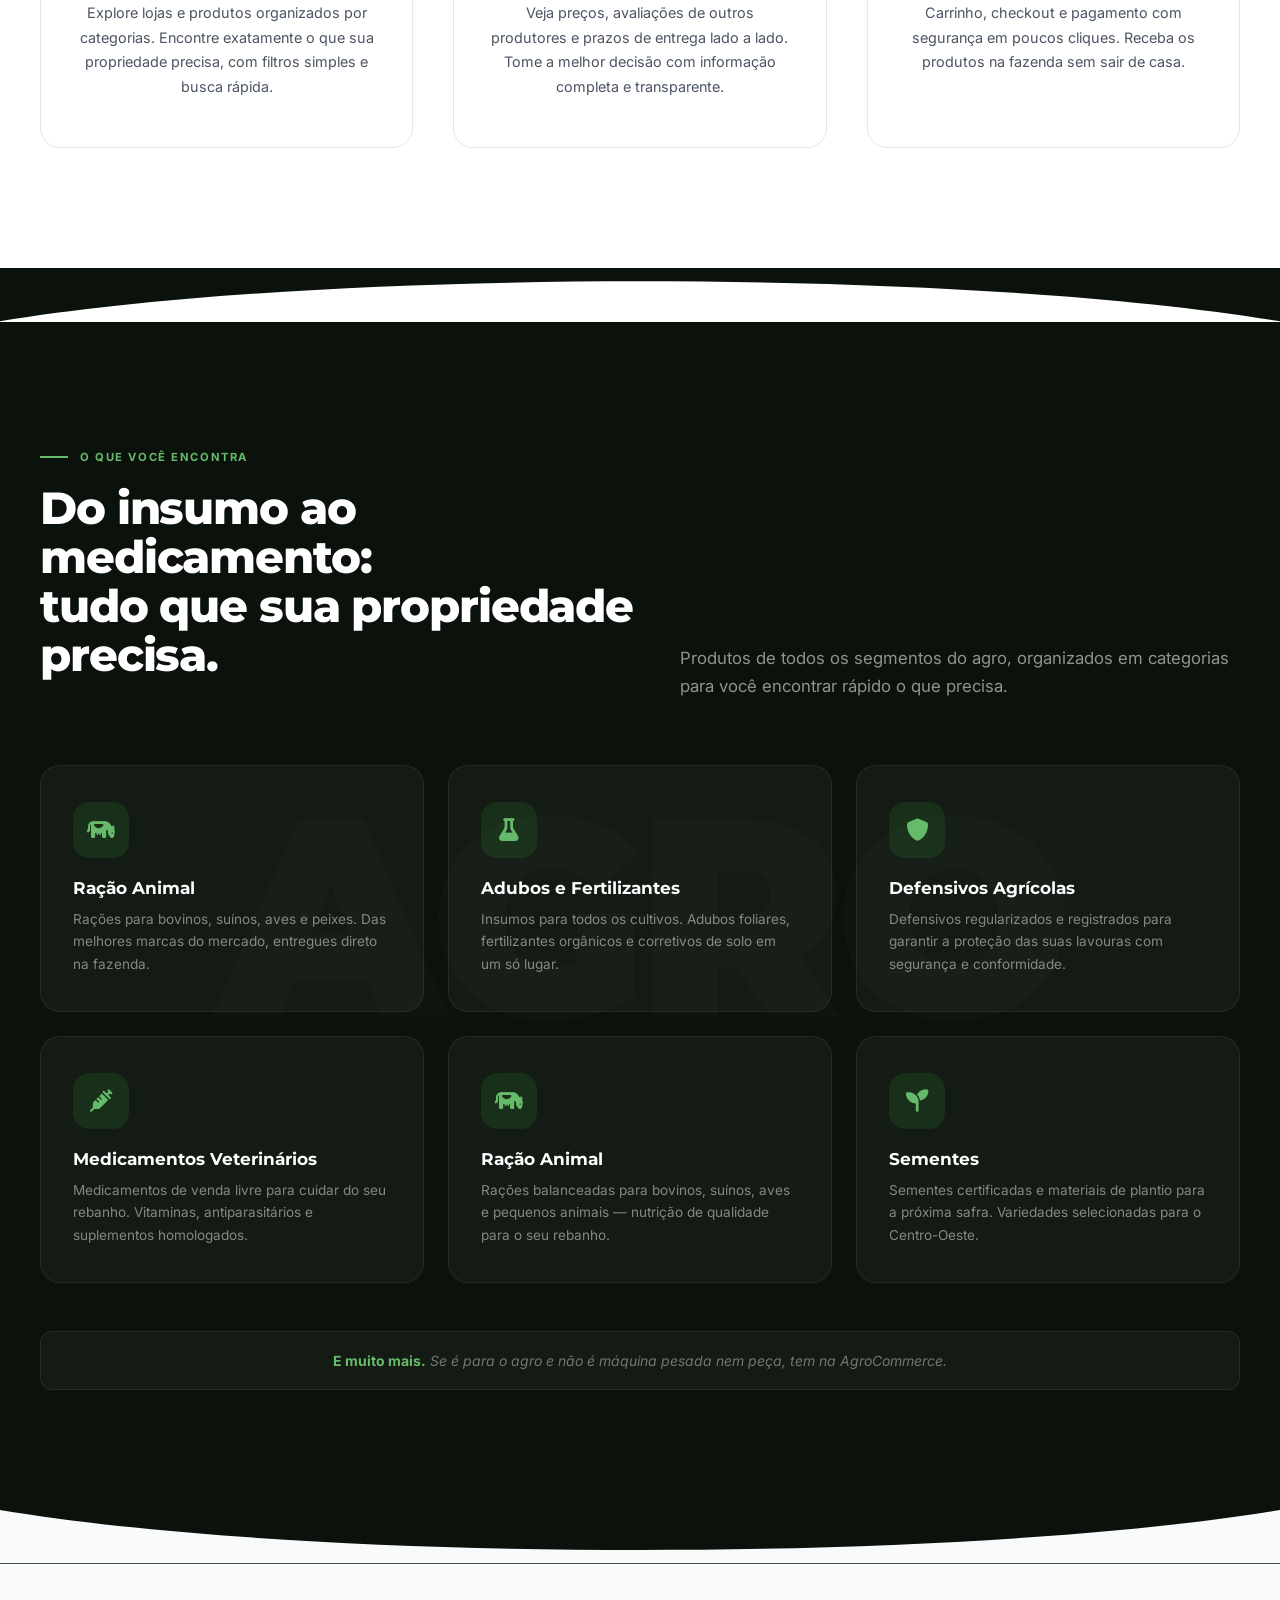
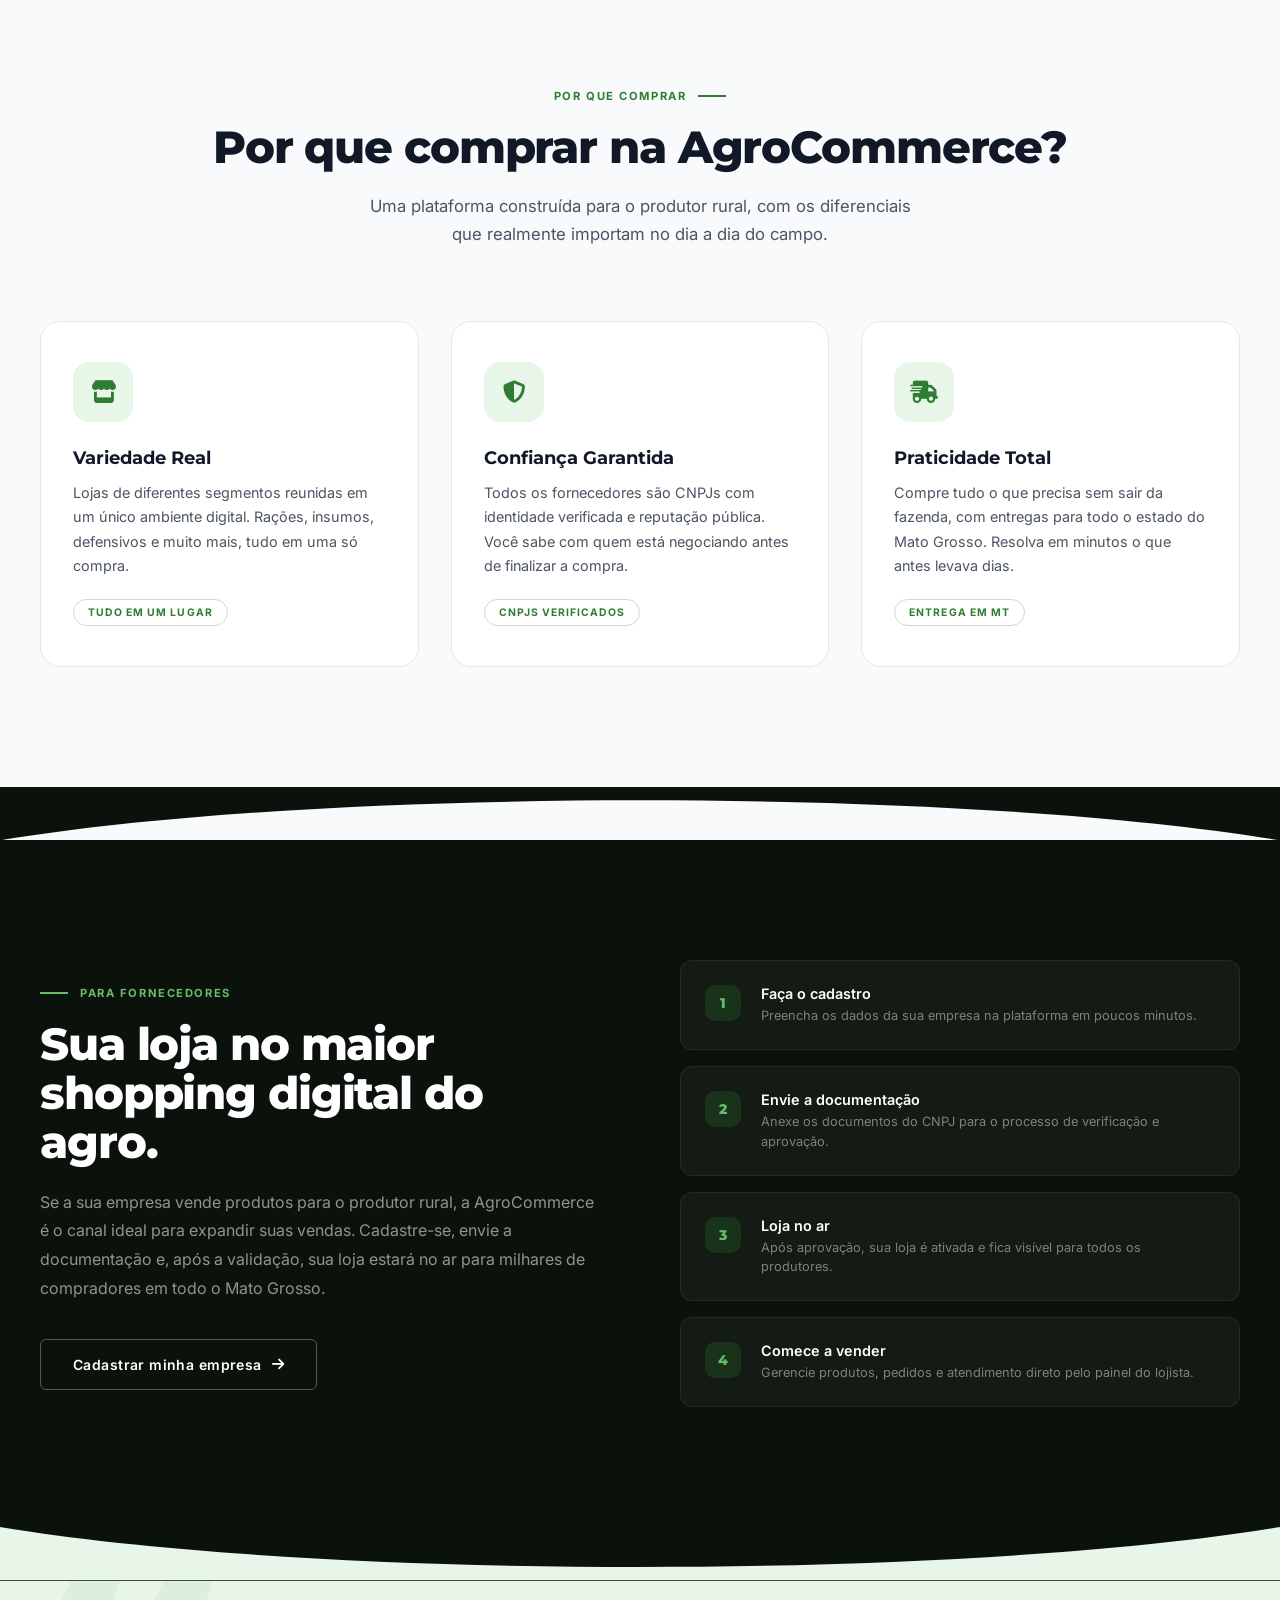
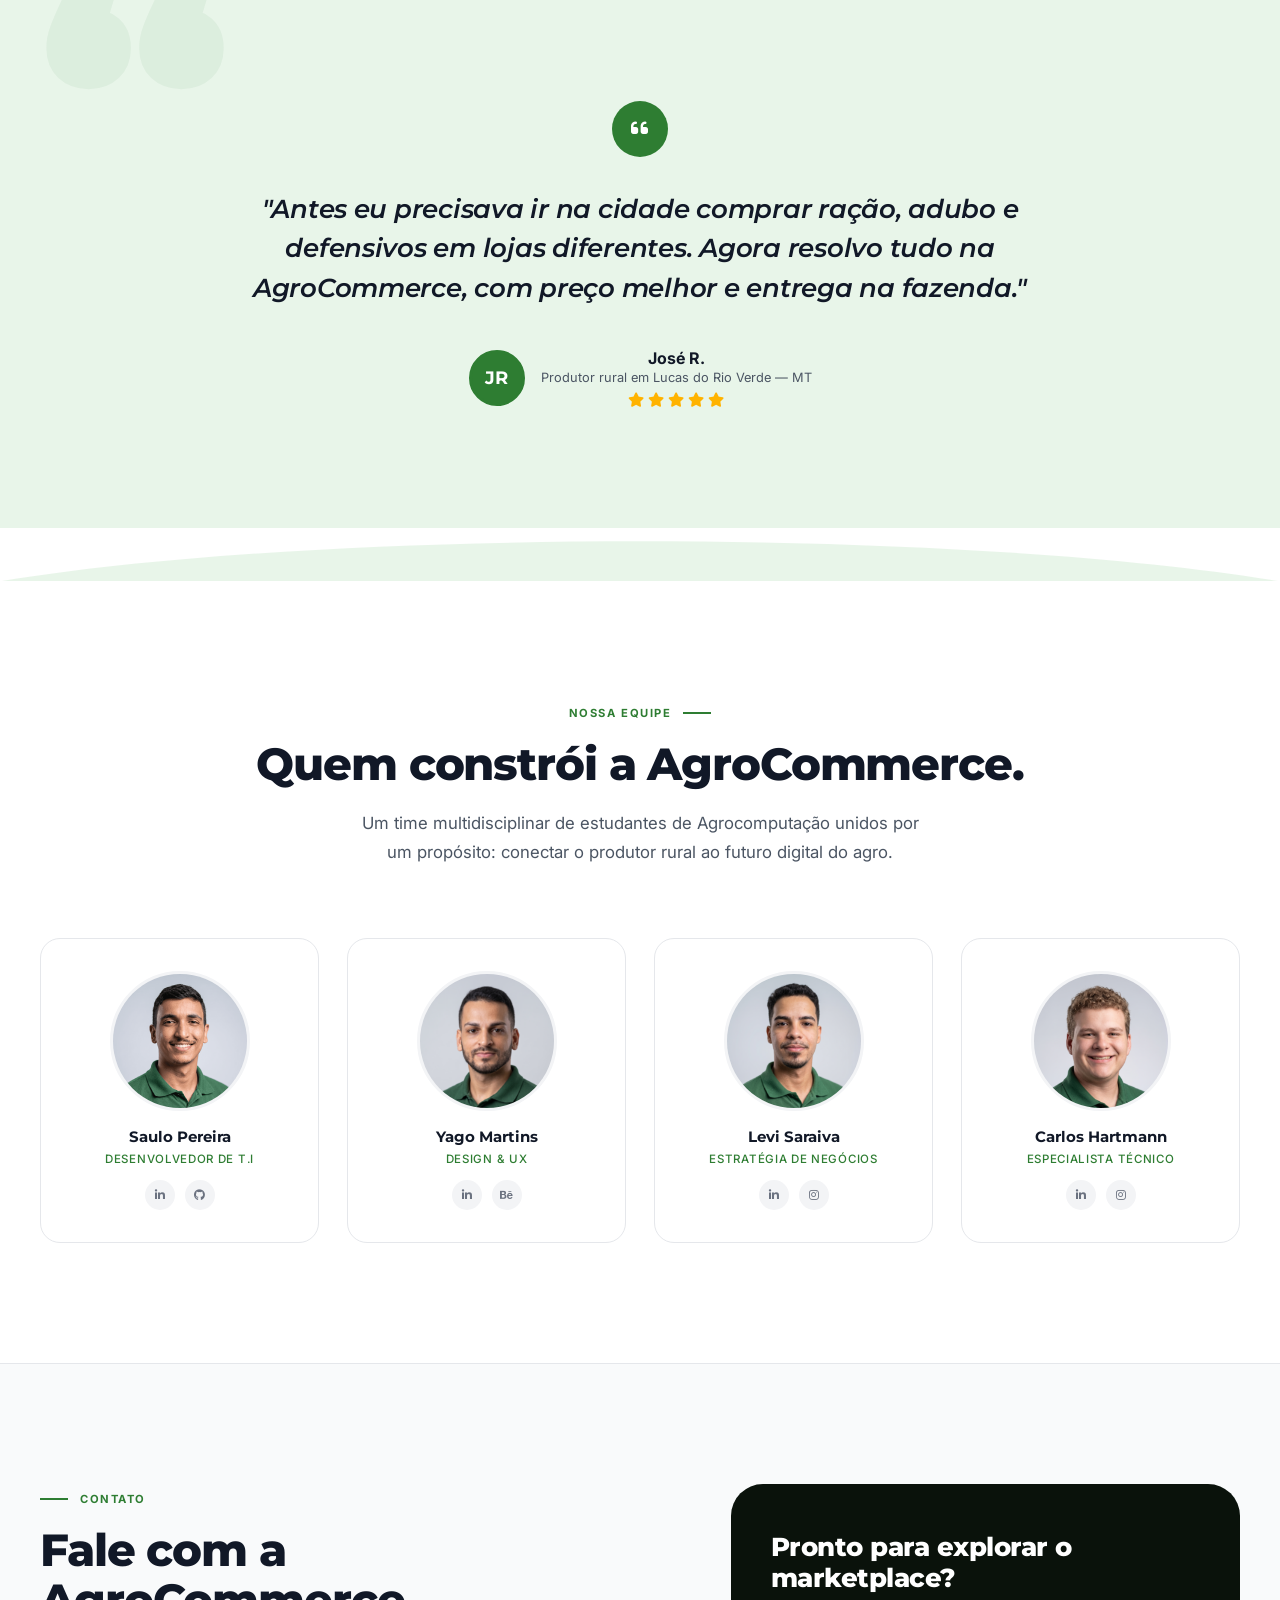
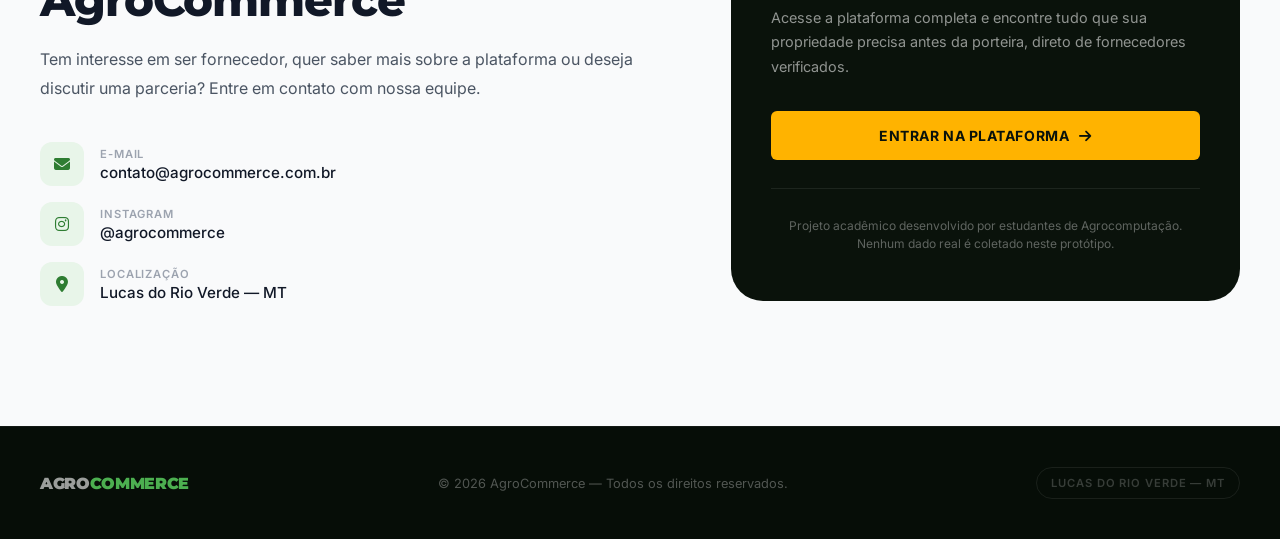
==== commit e82056da: "feat: adiciona tv.html e remove menções de produtos não-insumos - Remove referências a arames, cerca" ====
--- a/index.html
+++ b/index.html
@@ -1749,8 +1749,8 @@
         </h1>
 
         <p class="hero-subtitle">
-          O marketplace completo do agro. Insumos, rações, defensivos, medicamentos,
-          ferramentas e muito mais — direto de lojas verificadas.
+          O marketplace completo do agro. Insumos, rações, defensivos, sementes,
+          adubos e muito mais — direto de lojas verificadas.
         </p>
 
         <div class="hero-actions">
@@ -1931,12 +1931,12 @@
 
           <div class="categoria-card reveal stagger-2" role="listitem">
             <div class="categoria-icon" aria-hidden="true">
-              <i class="fa-solid fa-bolt"></i>
+              <i class="fa-solid fa-cow"></i>
             </div>
-            <h3 class="categoria-title">Infraestrutura Rural</h3>
+            <h3 class="categoria-title">Ração Animal</h3>
             <p class="categoria-text">
-              Cercas elétricas, isoladores, ferramentas e acessórios
-              para a manutenção do dia a dia da sua propriedade.
+              Rações balanceadas para bovinos, suínos, aves e pequenos
+              animais — nutrição de qualidade para o seu rebanho.
             </p>
           </div>
 
